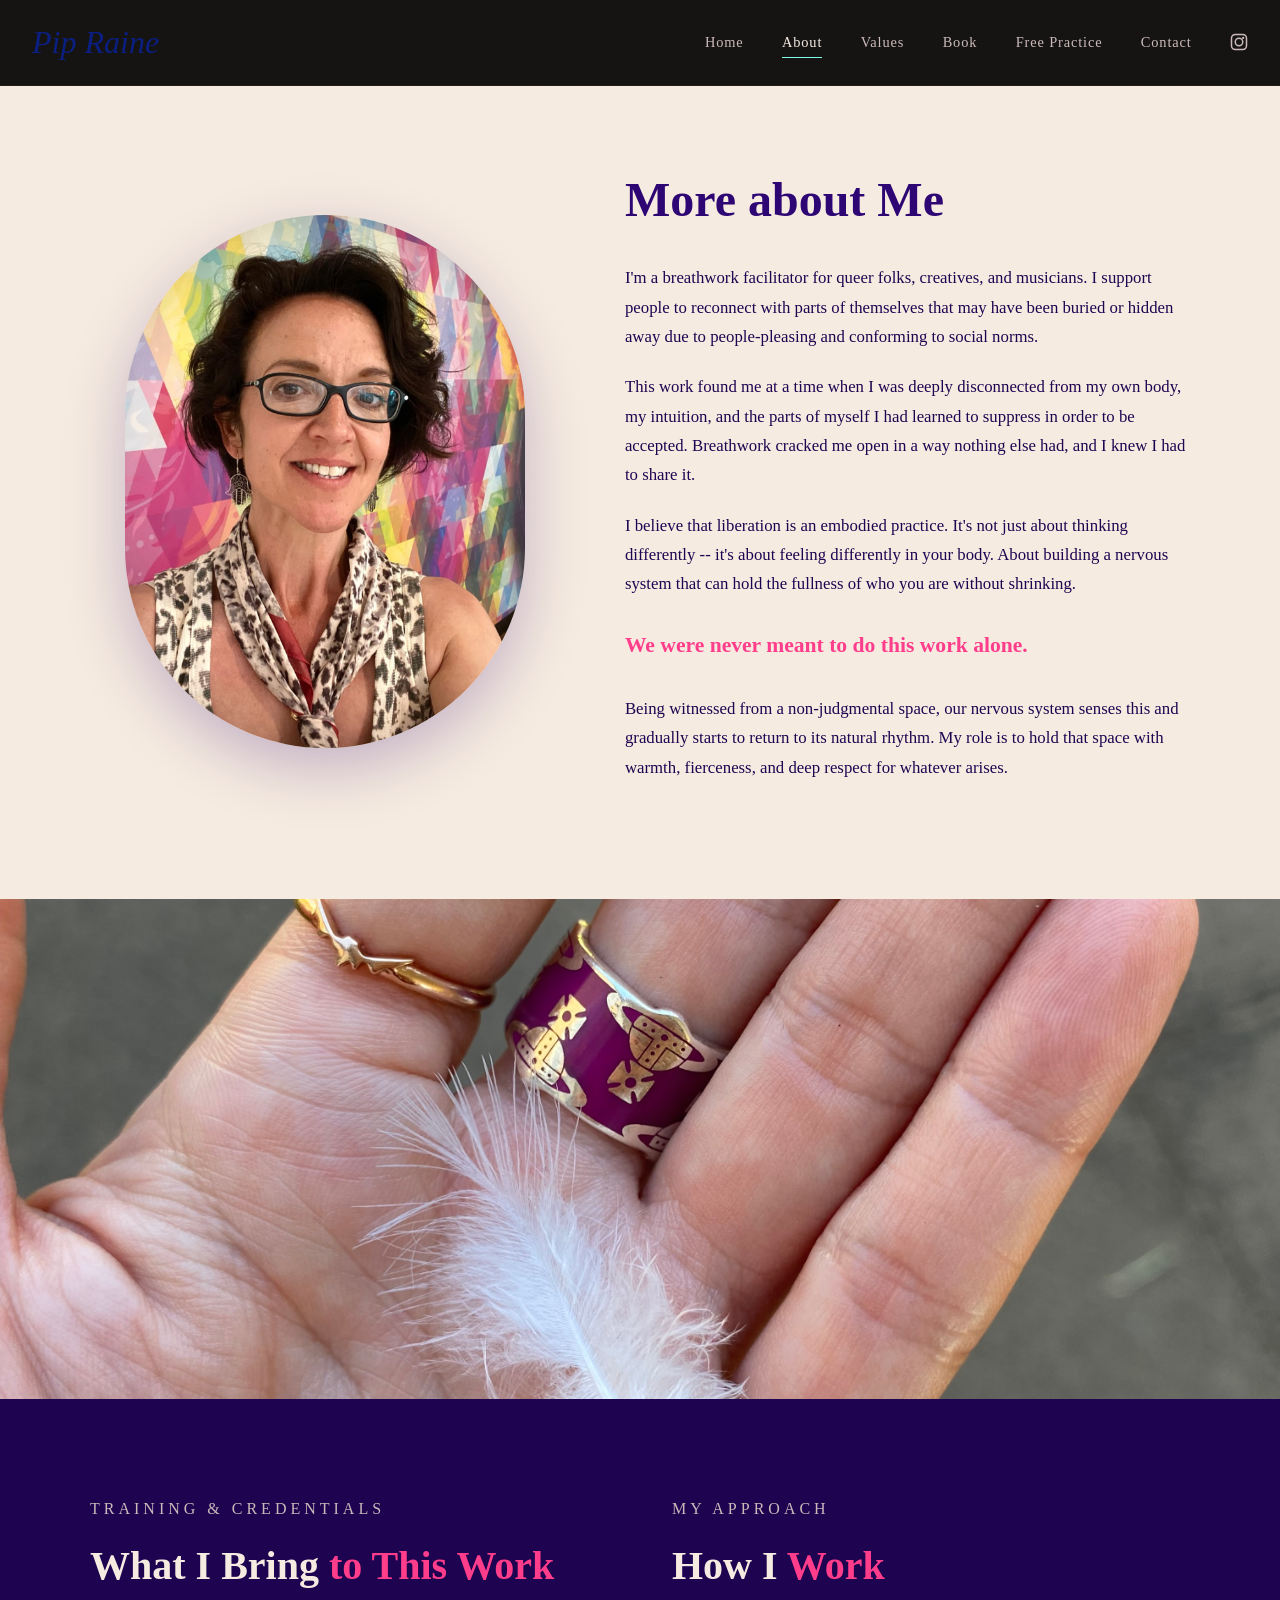
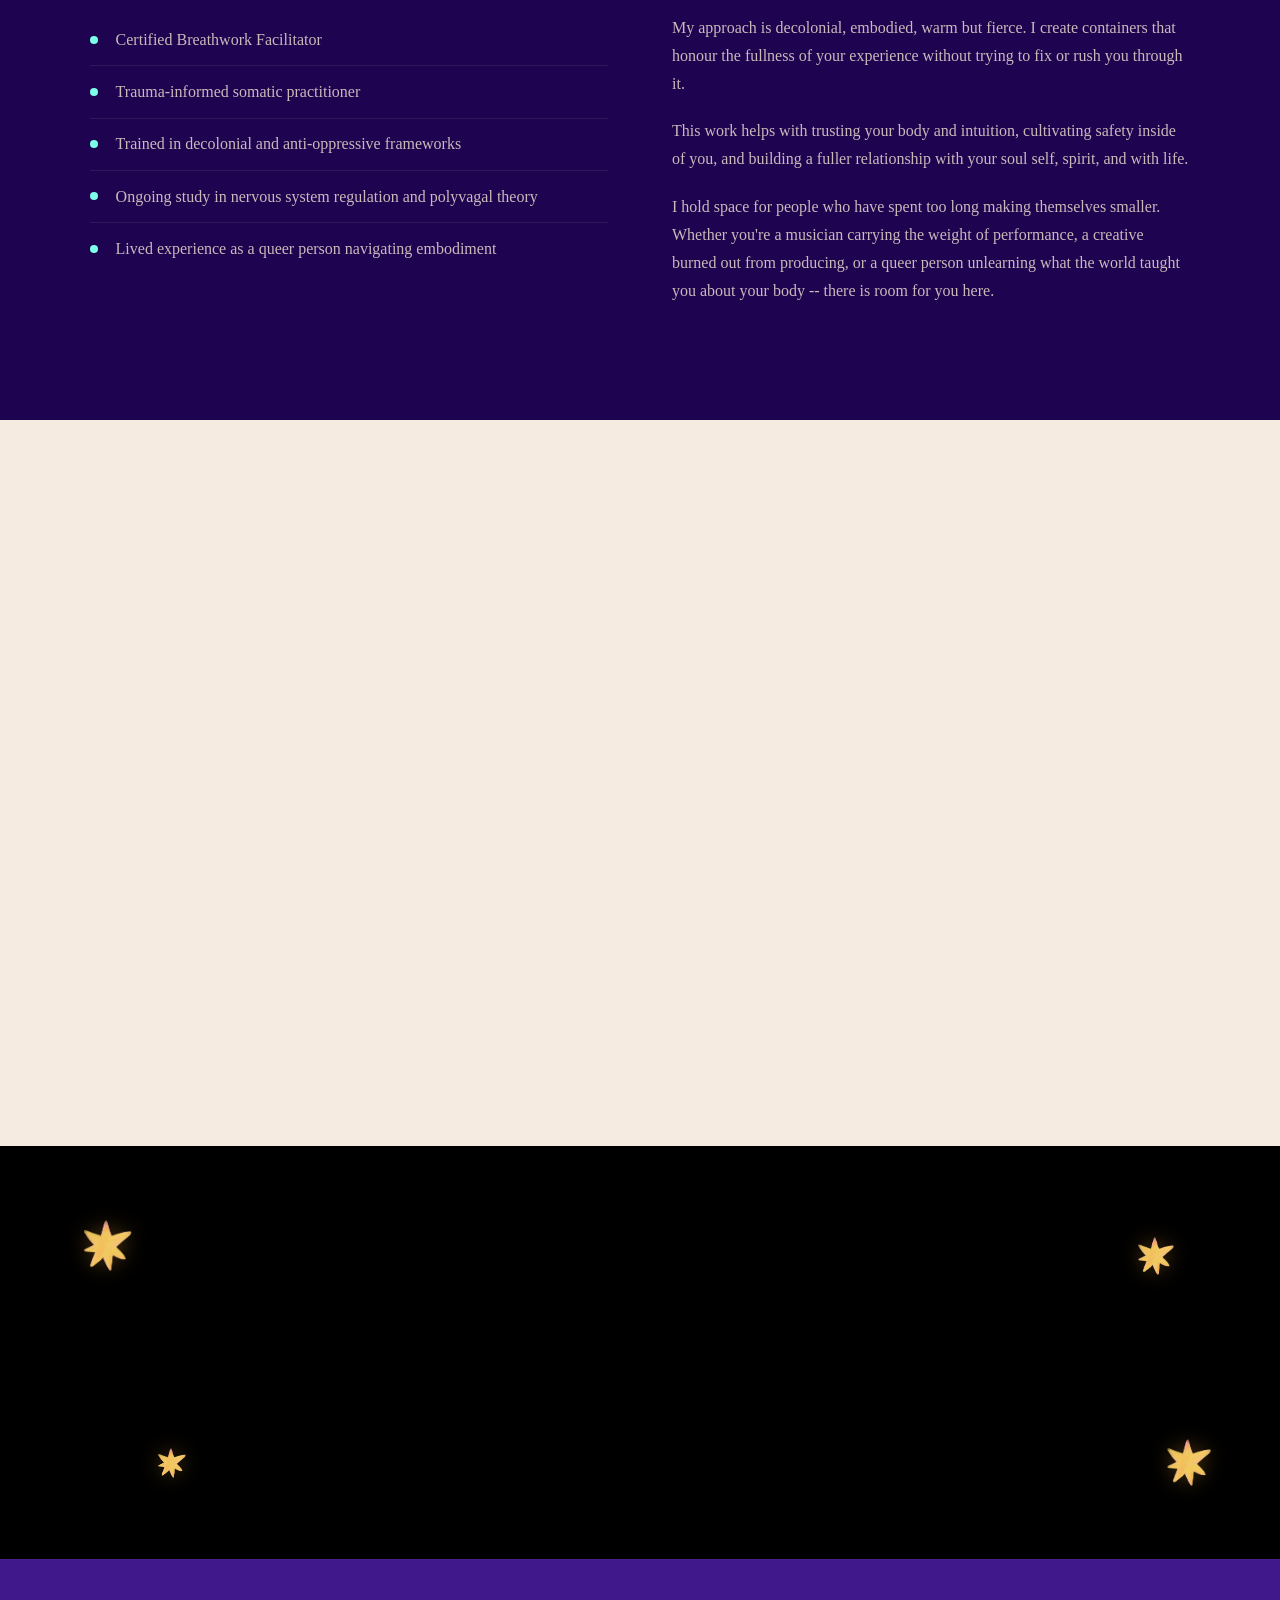
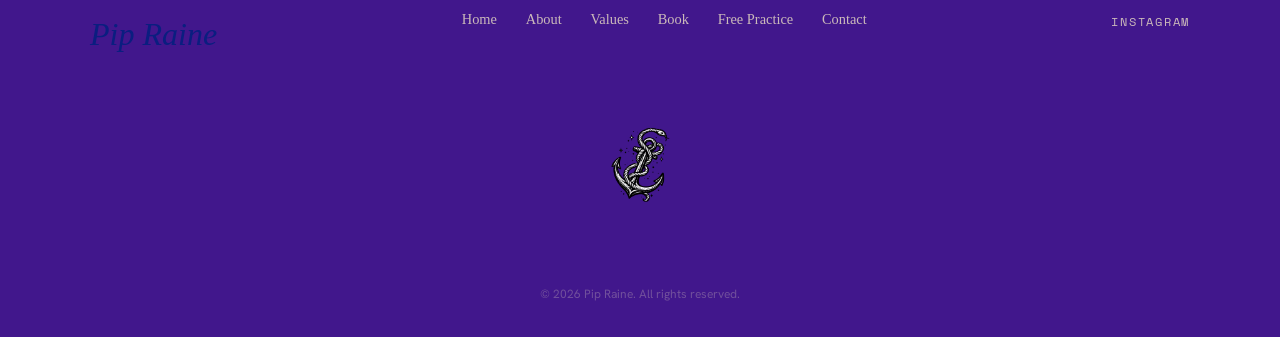
==== about.html @ 345b26c0 "Rename to Free Practice, remove center cloud, no-wrap heading" ====
<!DOCTYPE html>
<html lang="en">
<head>
  <meta charset="UTF-8">
  <meta name="viewport" content="width=device-width, initial-scale=1.0">
  <title>About Pip — Pip Raine Breathwork</title>
  <link rel="preconnect" href="https://fonts.googleapis.com">
  <link rel="preconnect" href="https://fonts.gstatic.com" crossorigin>
  <link href="https://fonts.googleapis.com/css2?family=Chewy&family=Hanken+Grotesk:ital,wght@0,300;0,400;0,500;0,600;0,700;1,400&family=Instrument+Serif:ital@0;1&family=Space+Mono:wght@400;700&display=swap" rel="stylesheet">
  <link rel="stylesheet" href="styles.css">
</head>
<body>

  <!-- Film grain overlay -->
  <div class="grain" aria-hidden="true"></div>

  <!-- ========== NAV ========== -->
  <header class="site-header">
    <div class="header-inner">
      <a href="index.html" class="wordmark">Pip Raine</a>
      <nav class="desktop-nav">
        <a href="index.html">Home</a>
        <a href="about.html" class="active">About</a>
        <a href="values.html">Values</a>
        <a href="book.html">Book</a>
        <a href="practice.html">Free Practice</a>
        <a href="contact.html">Contact</a>
        <a href="https://www.instagram.com/pipraine/" target="_blank" rel="noopener" aria-label="Instagram" class="nav-insta"><svg width="18" height="18" viewBox="0 0 24 24" fill="none" stroke="currentColor" stroke-width="2"><rect x="2" y="2" width="20" height="20" rx="5"/><circle cx="12" cy="12" r="5"/><circle cx="17.5" cy="6.5" r="1.5" fill="currentColor" stroke="none"/></svg></a>
      </nav>
      <button class="menu-toggle" aria-label="Open menu" aria-expanded="false">
        <span></span><span></span><span></span>
      </button>
    </div>
    <nav class="nav-overlay" aria-hidden="true">
      <ul>
        <li><a href="index.html">Home</a></li>
        <li><a href="about.html">About</a></li>
        <li><a href="values.html">Values</a></li>
        <li><a href="book.html">Book</a></li>
        <li><a href="practice.html">Free Practice</a></li>
        <li><a href="contact.html">Contact</a></li>
      </ul>
    </nav>
  </header>

  <!-- ========== STORY SECTION ========== -->
  <section class="about-story">
    <div class="about-story-grid">
      <div class="about-story-image reveal reveal-left">
        <img src="assets/pip_selfie.png" alt="Pip Raine">
      </div>
      <div class="about-story-text reveal reveal-right">
        <h2>More about Me</h2>
        <p>I'm a breathwork facilitator for queer folks, creatives, and musicians. I support people to reconnect with parts of themselves that may have been buried or hidden away due to people-pleasing and conforming to social norms.</p>
        <p>This work found me at a time when I was deeply disconnected from my own body, my intuition, and the parts of myself I had learned to suppress in order to be accepted. Breathwork cracked me open in a way nothing else had, and I knew I had to share it.</p>
        <p>I believe that liberation is an embodied practice. It's not just about thinking differently -- it's about feeling differently in your body. About building a nervous system that can hold the fullness of who you are without shrinking.</p>
        <p class="about-highlight">We were never meant to do this work alone.</p>
        <p>Being witnessed from a non-judgmental space, our nervous system senses this and gradually starts to return to its natural rhythm. My role is to hold that space with warmth, fierceness, and deep respect for whatever arises.</p>
      </div>
    </div>
  </section>

  <!-- ========== FULL-WIDTH IMAGE BREAK ========== -->
  <div class="about-image-break reveal reveal-scale">
    <img src="assets/IMG_1897.jpeg" alt="Feather held gently in hand">
  </div>

  <!-- ========== CREDENTIALS / APPROACH ========== -->
  <section class="about-approach">
    <div class="about-approach-inner">
      <div class="about-approach-col reveal reveal-left">
        <p class="eyebrow">Training &amp; Credentials</p>
        <h2>What I Bring <em>to This Work</em></h2>
        <ul class="about-credentials">
          <li>Certified Breathwork Facilitator</li>
          <li>Trauma-informed somatic practitioner</li>
          <li>Trained in decolonial and anti-oppressive frameworks</li>
          <li>Ongoing study in nervous system regulation and polyvagal theory</li>
          <li>Lived experience as a queer person navigating embodiment</li>
        </ul>
      </div>
      <div class="about-approach-col reveal reveal-right">
        <p class="eyebrow">My Approach</p>
        <h2>How I <em>Work</em></h2>
        <p>My approach is decolonial, embodied, warm but fierce. I create containers that honour the fullness of your experience without trying to fix or rush you through it.</p>
        <p>This work helps with trusting your body and intuition, cultivating safety inside of you, and building a fuller relationship with your soul self, spirit, and with life.</p>
        <p>I hold space for people who have spent too long making themselves smaller. Whether you're a musician carrying the weight of performance, a creative burned out from producing, or a queer person unlearning what the world taught you about your body -- there is room for you here.</p>
      </div>
    </div>
  </section>

  <!-- ========== TIDBITS ========== -->
  <section class="tidbits">
    <h2 class="reveal">Tidbits About Me</h2>
    <div class="tidbits-grid reveal">

      <div class="tidbits-row">
        <div class="tidbit-cell">
          <span class="tidbit-label">Happiest when</span>
          <p>near water with nowhere to be</p>
        </div>
        <div class="tidbit-cell">
          <span class="tidbit-label">Best way to unwind</span>
          <p>long walks, no phone, preferably barefoot</p>
        </div>
        <div class="tidbit-cell">
          <span class="tidbit-label">Secret talent</span>
          <p>I can read a room's energy before anyone speaks</p>
        </div>
      </div>

      <div class="tidbits-row">
        <div class="tidbit-cell">
          <span class="tidbit-label">Best advice I've got</span>
          <p>your body is not lying to you — listen to it</p>
        </div>
        <div class="tidbit-cell">
          <span class="tidbit-label">Always listening to</span>
          <p>everything... my playlists are chaotic and I love that</p>
        </div>
        <div class="tidbit-cell">
          <span class="tidbit-label">What inspires me</span>
          <p>people who are unapologetically, fully themselves</p>
        </div>
      </div>

      <div class="tidbits-row">
        <div class="tidbit-cell">
          <span class="tidbit-label">Tea or coffee</span>
          <p>tea, always tea</p>
        </div>
        <div class="tidbit-cell">
          <span class="tidbit-label">Non-negotiable</span>
          <p>time in nature every single day</p>
        </div>
        <div class="tidbit-cell">
          <span class="tidbit-label">I believe in</span>
          <p>the body's ability to heal itself when it feels safe</p>
        </div>
      </div>

    </div>
  </section>

  <!-- ========== CTA ========== -->
  <section class="about-cta">
    <img src="assets/4.png" alt="" class="pq-star pq-star--1" aria-hidden="true">
    <img src="assets/4.png" alt="" class="pq-star pq-star--2" aria-hidden="true">
    <img src="assets/4.png" alt="" class="pq-star pq-star--3" aria-hidden="true">
    <img src="assets/4.png" alt="" class="pq-star pq-star--4" aria-hidden="true">
    <div class="about-cta-inner reveal reveal-scale">
      <h2>Your agency starts right here</h2>
      <p>If something in you is saying yes, trust that. Let's breathe together.</p>
      <a href="book.html" class="btn btn--fuchsia btn--lg">Book a Discovery Call</a>
    </div>
  </section>

  <!-- ========== FOOTER ========== -->
  <footer class="site-footer">
    <div class="footer-inner">
      <a href="index.html" class="wordmark">Pip Raine</a>
      <nav class="footer-nav">
        <a href="index.html">Home</a>
        <a href="about.html">About</a>
        <a href="values.html">Values</a>
        <a href="book.html">Book</a>
        <a href="practice.html">Free Practice</a>
        <a href="contact.html">Contact</a>
      </nav>
      <div class="footer-socials">
        <a href="https://www.instagram.com/pipraine/" target="_blank" rel="noopener" aria-label="Instagram">Instagram</a>
      </div>
      <img src="assets/pip_anchor.png" alt="" class="footer-anchor" aria-hidden="true">
      <p class="footer-copy">&copy; 2026 Pip Raine. All rights reserved.</p>
    </div>
  </footer>

  <script src="script.js"></script>
</body>
</html>
---- styles.css ----
/* ===========================
   DESIGN TOKENS
   =========================== */
:root {
  --ink:     #2d0573;
  --ink-2:   #1e0350;
  --bone:    #f6ebe0;
  --bone-dim:#cbb9ba;
  --poppy:   #0A1E80;
  --fuchsia: #ff3d8b;
  --amber:   #ffb03a;
  --jade:    #7DFFE8;

  --font-display: 'Chewy', cursive;
  --font-body:    'Hanken Grotesk', sans-serif;
  --font-mono:    'Space Mono', monospace;
}

/* ===========================
   RESET
   =========================== */
*, *::before, *::after { margin: 0; padding: 0; box-sizing: border-box; }
html { scroll-behavior: smooth; }
body {
  font-family: var(--font-body);
  background: var(--ink);
  color: var(--bone);
  line-height: 1.65;
  overflow-x: hidden;
  -webkit-font-smoothing: antialiased;
}
img { max-width: 100%; display: block; }
a { text-decoration: none; color: inherit; }
ul { list-style: none; }
button { font: inherit; border: none; background: none; cursor: pointer; }

/* ===========================
   PAGE ENTRANCE
   =========================== */
body {
  animation: page-enter 1s cubic-bezier(0.22,1,0.36,1) forwards;
}

@keyframes page-enter {
  from { opacity: 0; }
  to   { opacity: 1; }
}

@media (prefers-reduced-motion: reduce) {
  body { animation: none; }
}

/* ===========================
   FILM GRAIN OVERLAY
   =========================== */
.grain {
  position: fixed;
  inset: 0;
  z-index: 9999;
  pointer-events: none;
  opacity: 0.04;
  mix-blend-mode: overlay;
  background-image: url("data:image/svg+xml,%3Csvg viewBox='0 0 256 256' xmlns='http://www.w3.org/2000/svg'%3E%3Cfilter id='g'%3E%3CfeTurbulence type='fractalNoise' baseFrequency='0.85' numOctaves='4' stitchTiles='stitch'/%3E%3C/filter%3E%3Crect width='100%25' height='100%25' filter='url(%23g)'/%3E%3C/svg%3E");
  background-repeat: repeat;
  background-size: 200px;
}

/* ===========================
   UTILITY
   =========================== */
.eyebrow {
  font-family: var(--font-mono);
  font-size: 0.72rem;
  letter-spacing: 0.25em;
  text-transform: uppercase;
  color: var(--bone-dim);
  margin-bottom: 1rem;
}

/* Scroll reveal */
.reveal {
  opacity: 0;
  transform: translateY(32px);
  transition: opacity 0.7s cubic-bezier(0.22,1,0.36,1),
              transform 0.7s cubic-bezier(0.22,1,0.36,1);
}
.reveal.visible {
  opacity: 1;
  transform: none;
}
.reveal-left  { transform: translateX(-40px); }
.reveal-right { transform: translateX(40px); }
.reveal-scale  { transform: scale(0.9); opacity: 0; }
.reveal-left.visible,
.reveal-right.visible,
.reveal-scale.visible { transform: none; opacity: 1; }

/* Hero entrance animations */
.hero-collage {
  opacity: 0;
  transform: translateX(-60px);
  animation: slide-in-left 1s cubic-bezier(0.22,1,0.36,1) 0.3s forwards;
}

.hero-content h1 {
  opacity: 0;
  transform: translateY(30px);
  animation: fade-up 0.8s cubic-bezier(0.22,1,0.36,1) 0.6s forwards;
}

.hero-content .hero-sub {
  opacity: 0;
  transform: translateY(20px);
  animation: fade-up 0.8s cubic-bezier(0.22,1,0.36,1) 0.9s forwards;
}

.hero-content .hero-btns {
  opacity: 0;
  transform: translateY(20px);
  animation: fade-up 0.8s cubic-bezier(0.22,1,0.36,1) 1.1s forwards;
}

.hero-anchor {
  opacity: 0;
  animation: fade-up 0.8s cubic-bezier(0.22,1,0.36,1) 1.4s forwards;
}

@keyframes fade-up {
  to { opacity: 1; transform: translateY(0); }
}

@keyframes slide-in-left {
  to { opacity: 1; transform: translateX(0); }
}

@keyframes slide-in-right {
  to { opacity: 1; transform: translateX(0); }
}

/* Ambient glow pulse on orb section */
.orb-wrap {
  animation: glow-pulse 4s ease-in-out infinite;
}

@keyframes glow-pulse {
  0%, 100% { filter: drop-shadow(0 0 20px rgba(125,255,232,0.1)); }
  50%      { filter: drop-shadow(0 0 40px rgba(125,255,232,0.25)); }
}

/* Anchor slow float */
.hero-anchor {
  animation: fade-up 0.8s cubic-bezier(0.22,1,0.36,1) 1.4s forwards,
             anchor-float 8s ease-in-out 2.2s infinite;
}

@keyframes anchor-float {
  0%, 100% { transform: translateY(0) rotate(0deg); }
  50%      { transform: translateY(-12px) rotate(3deg); }
}

/* Section stagger for offering cards */
.offer-card {
  opacity: 0;
  transform: translateY(40px);
  transition: opacity 0.6s cubic-bezier(0.22,1,0.36,1),
              transform 0.6s cubic-bezier(0.22,1,0.36,1),
              border-color 0.4s, box-shadow 0.3s;
}

.offer-card.visible { opacity: 1; transform: none; }
.offer-card:nth-child(1) { transition-delay: 0s; }
.offer-card:nth-child(2) { transition-delay: 0.15s; }
.offer-card:nth-child(3) { transition-delay: 0.3s; }

/* ===========================
   BUTTONS
   =========================== */
.btn {
  display: inline-block;
  font-family: var(--font-display);
  font-size: 0.9rem;
  padding: 0.85rem 2rem;
  border-radius: 999px;
  transition: transform 0.25s, box-shadow 0.25s, background 0.3s, color 0.3s;
  cursor: pointer;
  text-align: center;
}

.btn:hover {
  transform: translateY(-3px);
  animation: btn-color-cycle 2s ease-in-out infinite;
}

@keyframes btn-color-cycle {
  0%   { background: var(--fuchsia); color: var(--bone); }
  33%  { background: var(--amber); color: var(--ink); }
  66%  { background: var(--jade); color: var(--ink); }
  100% { background: var(--fuchsia); color: var(--bone); }
}

@media (prefers-reduced-motion: reduce) {
  .btn:hover { animation: none; }
}

.btn:focus-visible {
  outline: 2px solid var(--amber);
  outline-offset: 3px;
}

.btn--poppy {
  background: var(--poppy);
  color: var(--bone);
}
.btn--poppy:hover {
  box-shadow: 0 6px 24px rgba(10,30,128,0.4);
}

.btn--fuchsia {
  background: var(--fuchsia);
  color: var(--bone);
}

.btn--jade {
  background: var(--jade);
  color: var(--ink);
}
.btn--jade:hover {
  box-shadow: 0 6px 24px rgba(125,255,232,0.3);
}

.btn--ghost {
  background: transparent;
  color: var(--bone);
  border: 1.5px solid var(--bone-dim);
}
.btn--ghost:hover {
  border-color: var(--bone);
  box-shadow: 0 6px 20px rgba(246,235,224,0.08);
}

.btn--amber {
  background: var(--amber);
  color: var(--ink);
}

.btn--lg {
  padding: 1.1rem 3rem;
  font-size: 1.1rem;
}

/* ===========================
   HEADER
   =========================== */
.site-header {
  position: fixed;
  top: 0; left: 0; width: 100%;
  z-index: 100;
  background: rgba(0,0,0,0.92);
  backdrop-filter: blur(14px);
  border-bottom: 1px solid rgba(203,185,186,0.06);
  transition: box-shadow 0.3s;
}

.site-header.scrolled {
  box-shadow: 0 4px 30px rgba(0,0,0,0.3);
}

.header-inner {
  max-width: 1280px;
  margin: 0 auto;
  display: flex;
  align-items: center;
  justify-content: space-between;
  padding: 1rem 2rem;
}

.wordmark {
  font-family: var(--font-display);
  font-style: italic;
  font-size: 2rem;
  color: var(--poppy);
  animation: disco-text 12s ease-in-out infinite;
}

@keyframes disco-text {
  0%, 100% { color: var(--jade); text-shadow: 0 0 12px rgba(125,255,232,0.3); }
  25%      { color: var(--fuchsia); text-shadow: 0 0 14px rgba(255,61,139,0.25); }
  50%      { color: var(--amber); text-shadow: 0 0 14px rgba(255,176,58,0.25); }
  75%      { color: #e876c8; text-shadow: 0 0 14px rgba(232,118,200,0.25); }
}

@media (prefers-reduced-motion: reduce) {
  .wordmark { animation: none; color: var(--jade); }
}

.desktop-nav {
  display: flex;
  gap: 2.4rem;
}

.desktop-nav a {
  font-family: var(--font-display);
  font-size: 0.9rem;
  letter-spacing: 0.06em;
  color: var(--bone-dim);
  transition: color 0.25s;
  position: relative;
}

.desktop-nav a::after {
  content: '';
  position: absolute;
  bottom: -4px; left: 0;
  width: 0; height: 1.5px;
  background: var(--jade);
  transition: width 0.3s;
}

.desktop-nav a:hover,
.desktop-nav a.active { color: var(--bone); }
.desktop-nav a:hover::after,
.desktop-nav a.active::after { width: 100%; }

.desktop-nav a:focus-visible {
  outline: 2px solid var(--amber);
  outline-offset: 4px;
}

/* Hamburger */
.menu-toggle {
  display: none;
  flex-direction: column;
  gap: 5px;
  z-index: 200;
  padding: 4px;
}

.menu-toggle span {
  display: block;
  width: 26px; height: 2px;
  background: var(--bone);
  border-radius: 2px;
  transition: transform 0.3s, opacity 0.2s;
}

.menu-toggle.active span:nth-child(1) { transform: translateY(7px) rotate(45deg); }
.menu-toggle.active span:nth-child(2) { opacity: 0; }
.menu-toggle.active span:nth-child(3) { transform: translateY(-7px) rotate(-45deg); }

/* Mobile overlay */
.nav-overlay {
  position: fixed;
  inset: 0;
  background: var(--ink);
  display: flex;
  align-items: center;
  justify-content: center;
  opacity: 0;
  pointer-events: none;
  transition: opacity 0.35s;
  z-index: 150;
}

.nav-overlay.open { opacity: 1; pointer-events: auto; }

.nav-overlay ul {
  text-align: center;
  display: flex;
  flex-direction: column;
  gap: 1.8rem;
}

.nav-overlay a {
  font-family: var(--font-display);
  font-style: italic;
  font-size: clamp(2rem, 7vw, 3.6rem);
  color: var(--bone);
  transition: color 0.2s;
}

.nav-overlay a:hover { color: var(--jade); }

.nav-overlay a:focus-visible {
  outline: 2px solid var(--amber);
  outline-offset: 4px;
}

/* ===========================
   HERO
   =========================== */
.hero {
  min-height: 100vh;
  display: flex;
  align-items: center;
  padding: 4rem 4rem 8rem;
  position: relative;
  overflow: hidden;
  background: var(--ink);
}

/* Gradient blobs */
.blob {
  position: absolute;
  border-radius: 50%;
  filter: blur(100px);
  pointer-events: none;
  animation: drift 20s ease-in-out infinite alternate;
}

.blob--1 {
  width: 500px; height: 500px;
  background: radial-gradient(circle, var(--jade), transparent 70%);
  opacity: 0.15;
  top: -10%; left: -8%;
}

.blob--2 {
  width: 400px; height: 400px;
  background: radial-gradient(circle, var(--fuchsia), transparent 70%);
  opacity: 0.12;
  bottom: 5%; right: -5%;
  animation-delay: -7s;
}

.blob--3 {
  width: 350px; height: 350px;
  background: radial-gradient(circle, var(--amber), transparent 70%);
  opacity: 0.1;
  top: 40%; left: 35%;
  animation-delay: -12s;
}

@keyframes drift {
  0%   { transform: translate(0, 0) scale(1); }
  50%  { transform: translate(30px, -20px) scale(1.08); }
  100% { transform: translate(-20px, 15px) scale(0.95); }
}

/* Hero grid — collage left, text right */
.hero-grid {
  max-width: 1200px;
  margin: 0 auto;
  display: grid;
  grid-template-columns: 1fr 1fr;
  gap: 3rem;
  align-items: center;
  position: relative;
  z-index: 2;
}

/* Collage — selfie with overlapping anchor + yin-yang */
.hero-collage {
  position: relative;
  height: 580px;
}

.collage-main {
  width: 400px;
  height: 500px;
  object-fit: cover;
  object-position: center top;
  border-radius: 16px;
  position: absolute;
  top: 50%;
  left: 50%;
  transform: translate(-50%, -50%) rotate(-2deg);
  box-shadow: 0 20px 60px rgba(0,0,0,0.4);
  z-index: 2;
}


.collage-yinyang {
  position: absolute;
  top: -15px;
  right: -15px;
  width: 150px;
  height: auto;
  z-index: 3;
  filter: drop-shadow(0 0 15px rgba(255,61,139,0.2));
  animation: float-item 6s ease-in-out infinite;
}

.collage-moon {
  position: absolute;
  bottom: -60px;
  left: -40px;
  width: 150px;
  height: auto;
  z-index: 3;
  filter: drop-shadow(0 0 20px rgba(125,255,232,0.15));
  animation: float-item 8s ease-in-out infinite -2s;
}

.collage-star {
  position: absolute;
  z-index: 3;
  filter: drop-shadow(0 0 10px rgba(255,176,58,0.3));
}

.collage-star--1 {
  top: 30px;
  left: -10px;
  width: 70px;
  height: auto;
  animation: float-item 5s ease-in-out infinite -1s;
}

.collage-star--2 {
  bottom: 80px;
  right: -20px;
  width: 50px;
  height: auto;
  animation: float-item 7s ease-in-out infinite -3s;
}

@keyframes float-item {
  0%, 100% { transform: translateY(0) rotate(0deg); }
  50%      { transform: translateY(-10px) rotate(6deg); }
}


/* Hero content — right side */
.hero-content {
  position: relative;
  z-index: 2;
}

/* Anchor — positioned to the right of the content */
.hero-anchor {
  position: absolute;
  right: -160px;
  bottom: -350px;
  width: 360px;
  height: auto;
  filter: drop-shadow(0 0 25px rgba(125,255,232,0.2));
}

/* ---- Breath Orb ---- */
.orb-col {
  display: flex;
  justify-content: center;
  align-items: center;
}

.orb-wrap {
  position: relative;
  width: 260px; height: 260px;
  display: flex;
  align-items: center;
  justify-content: center;
}

.orb {
  width: 180px; height: 180px;
  border-radius: 50%;
  background: radial-gradient(circle at 40% 40%, #ff6eb4, var(--fuchsia) 50%, #ff2d78);
  display: flex;
  flex-direction: column;
  align-items: center;
  justify-content: center;
  transition: transform 4s cubic-bezier(0.4, 0, 0.2, 1);
  box-shadow: 0 0 60px rgba(255,61,139,0.35), 0 0 120px rgba(255,45,120,0.15);
  will-change: transform;
}

.orb[data-phase="inhale"]  { transform: scale(1.35); transition-duration: 4s; }
.orb[data-phase="hold"]    { transform: scale(1.35); transition-duration: 4s; }
.orb[data-phase="exhale"]  { transform: scale(1);    transition-duration: 6s; }
.orb[data-phase="rest"]    { transform: scale(1);    transition-duration: 2s; }

.orb-label {
  font-family: var(--font-mono);
  font-size: 0.7rem;
  letter-spacing: 0.3em;
  text-transform: uppercase;
  color: var(--bone);
  margin-bottom: 2px;
}

.orb-count {
  font-family: var(--font-mono);
  font-size: 1.6rem;
  font-weight: 700;
  color: var(--bone);
}

.orb-halo {
  position: absolute;
  inset: -20px;
  border-radius: 50%;
  border: 1px solid rgba(255,176,58,0.15);
  animation: halo-pulse 16s ease-in-out infinite;
}

@keyframes halo-pulse {
  0%, 100% { transform: scale(1);   opacity: 0.3; }
  25%      { transform: scale(1.2); opacity: 0.08; }
  50%      { transform: scale(1);   opacity: 0.3; }
  75%      { transform: scale(1.15); opacity: 0.1; }
}

/* Reduced motion */
@media (prefers-reduced-motion: reduce) {
  .orb { transition: none !important; transform: scale(1.15) !important; }
  .orb-halo { animation: none; }
  .blob { animation: none; }
  .marquee-track { animation: none; }
  .reveal { transition: none; opacity: 1; transform: none; }
}

/* Hero text */
.hero-content h1 {
  font-family: var(--font-display);
  font-size: clamp(3rem, 7vw, 5.5rem);
  line-height: 1.05;
  color: var(--bone);
  margin-bottom: 1.5rem;
  text-shadow: 0 2px 30px rgba(0,0,0,0.4);
}

.hero-content h1 em {
  color: var(--jade);
  font-style: normal;
}

.hero-sub {
  font-family: var(--font-display);
  font-size: 1.15rem;
  color: var(--bone);
  max-width: 480px;
  margin-bottom: 2rem;
  line-height: 1.75;
}

.hero-btns {
  display: flex;
  gap: 1.5rem;
  flex-wrap: wrap;
  align-items: center;
}

/* ===========================
   MARQUEE
   =========================== */
.marquee {
  background: var(--jade);
  padding: 1.4rem 0;
  overflow: hidden;
  position: relative;
  z-index: 3;
}

.marquee-track {
  display: flex;
  gap: 2.5rem;
  width: max-content;
  animation: scroll-marquee 30s linear infinite;
}

.marquee-track span {
  font-family: var(--font-display);
  font-size: clamp(1.1rem, 2.5vw, 1.5rem);
  text-transform: uppercase;
  color: var(--ink);
  white-space: nowrap;
  letter-spacing: 0.04em;
}

@keyframes scroll-marquee {
  0%   { transform: translateX(0); }
  100% { transform: translateX(-50%); }
}

/* ===========================
   BREATHE WITH ME — black section, centered
   =========================== */
.breathe-with-me {
  background: #000;
  padding: 6rem 2rem;
}

.breathe-grid {
  max-width: 1100px;
  margin: 0 auto;
  display: grid;
  grid-template-columns: 1fr 1fr;
  gap: 4rem;
  align-items: center;
}

.breathe-with-me h2 {
  font-family: var(--font-display);
  font-size: clamp(2rem, 4.5vw, 3.5rem);
  color: var(--bone);
}

/* ===========================
   WHY BREATH — bone section
   =========================== */
.why-breath {
  background: var(--bone);
  color: var(--ink);
  padding: 6rem 2rem;
}

.why-grid {
  max-width: 1100px;
  margin: 0 auto;
  display: grid;
  grid-template-columns: 1fr 1fr;
  gap: 4rem;
  align-items: start;
}

.why-left h2 {
  font-family: var(--font-display);
  font-size: clamp(2rem, 4vw, 3rem);
  line-height: 1.15;
  color: var(--ink);
}

.why-left h2 em {
  color: var(--fuchsia);
  font-style: normal;
}

.why-left .eyebrow { color: var(--ink-2); }

.why-right p {
  font-family: var(--font-display);
  color: var(--ink-2);
  margin-bottom: 1.2rem;
  font-size: 1rem;
}

.why-right .btn { margin-top: 0.5rem; }

/* ===========================
   OFFERINGS — ink-2 section
   =========================== */
.offerings {
  background: #000;
  padding: 6rem 2rem;
  text-align: center;
}

.offerings h2 {
  font-family: var(--font-display);
  font-size: clamp(2rem, 4.5vw, 3.2rem);
  color: var(--bone);
  margin-bottom: 3rem;
}

.offerings-grid {
  display: flex;
  justify-content: center;
  gap: 3rem;
  flex-wrap: wrap;
  max-width: 1100px;
  margin: 0 auto;
}

.offer-card {
  text-align: center;
  width: 280px;
  display: flex;
  flex-direction: column;
  align-items: center;
  color: var(--bone);
  transition: transform 0.3s;
}

.offer-card:hover { transform: translateY(-6px); }

.offer-card:focus-visible {
  outline: 2px solid var(--amber);
  outline-offset: 3px;
}

.offer-circle {
  width: 200px;
  height: 200px;
  border-radius: 50%;
  background: rgba(255,255,255,0.04);
  border: 2px solid rgba(203,185,186,0.12);
  display: flex;
  align-items: center;
  justify-content: center;
  margin-bottom: 1.5rem;
  transition: border-color 0.4s, box-shadow 0.4s, background 0.4s;
  overflow: hidden;
}

.offer-circle img {
  width: 120px;
  height: 120px;
  object-fit: contain;
  transition: transform 0.4s;
}

.offer-card:hover .offer-circle img { transform: scale(1.1); }

/* Different hover colors */
.offer-card--1:hover .offer-circle {
  border-color: var(--fuchsia);
  box-shadow: 0 0 40px rgba(255,61,139,0.25);
  background: rgba(255,61,139,0.08);
}

.offer-card--2:hover .offer-circle {
  border-color: var(--jade);
  box-shadow: 0 0 40px rgba(125,255,232,0.25);
  background: rgba(125,255,232,0.06);
}

.offer-card--3:hover .offer-circle {
  border-color: var(--amber);
  box-shadow: 0 0 40px rgba(255,176,58,0.25);
  background: rgba(255,176,58,0.06);
}

.offer-card h3 {
  font-family: var(--font-display);
  font-size: 1.4rem;
  margin-bottom: 0.6rem;
  transition: color 0.3s;
}

.offer-card--1:hover h3 { color: var(--fuchsia); }
.offer-card--2:hover h3 { color: var(--jade); }
.offer-card--3:hover h3 { color: var(--amber); }

.offer-card p {
  font-family: var(--font-display);
  font-size: 0.9rem;
  color: var(--bone-dim);
  line-height: 1.65;
}

/* ===========================
   MORE ABOUT ME
   =========================== */
.about-me {
  background: var(--ink);
  padding: 6rem 2rem;
}

.about-me-grid {
  max-width: 1100px;
  margin: 0 auto;
  display: grid;
  grid-template-columns: 1fr 1.1fr;
  gap: 4rem;
  align-items: center;
}

/* Hand/feather image */
.about-me-images {
  display: flex;
  justify-content: center;
}

.about-me-img {
  width: 100%;
  max-width: 420px;
  border-radius: 16px;
  box-shadow: 0 20px 60px rgba(0,0,0,0.4);
  transform: rotate(-2deg);
  transition: transform 0.4s;
}

.about-me-img:hover {
  transform: rotate(0deg);
}

.about-me-text p {
  font-family: var(--font-display);
  font-size: 1.3rem;
  color: var(--bone-dim);
  margin-bottom: 1.4rem;
  line-height: 1.75;
}

.about-me-text .highlight {
  color: var(--jade);
  font-size: 1.45rem;
}

.about-me-text .btn {
  margin-top: 0.5rem;
}

/* ===========================
   PULL QUOTE
   =========================== */
.pull-quote {
  background: #000;
  padding: 6rem 2rem;
  text-align: center;
  position: relative;
  overflow: hidden;
}

.pq-star {
  position: absolute;
  pointer-events: none;
  filter: drop-shadow(0 0 10px rgba(255,176,58,0.3));
}

.pq-star--1 { top: 15%; left: 6%; width: 60px; animation: float-item 6s ease-in-out infinite; }
.pq-star--2 { top: 20%; right: 8%; width: 45px; animation: float-item 7s ease-in-out infinite -2s; }
.pq-star--3 { bottom: 18%; left: 12%; width: 35px; animation: float-item 5s ease-in-out infinite -1s; }
.pq-star--4 { bottom: 15%; right: 5%; width: 55px; animation: float-item 8s ease-in-out infinite -3s; }

.pull-quote h2 {
  font-family: var(--font-display);
  font-size: clamp(2rem, 5vw, 3.5rem);
  line-height: 1.25;
  max-width: 800px;
  margin: 0 auto 2.5rem;
  color: var(--bone);
}

.pull-quote .btn {
  display: inline-block;
}

/* ===========================
   MAILING LIST
   =========================== */
.mailing-list {
  background: var(--bone);
  padding: 5rem 2rem;
  text-align: center;
}

.mailing-inner {
  max-width: 550px;
  margin: 0 auto;
}

.mailing-list h2 {
  font-family: var(--font-display);
  font-size: clamp(2rem, 4vw, 3rem);
  color: var(--ink);
  margin-bottom: 1rem;
}

.mailing-list p {
  font-family: var(--font-display);
  font-size: 1.05rem;
  color: var(--ink-2);
  margin-bottom: 2rem;
  line-height: 1.7;
}

.mailing-form {
  display: flex;
  gap: 0.8rem;
  flex-wrap: wrap;
  justify-content: center;
}

.mailing-form input {
  flex: 1;
  min-width: 250px;
  padding: 0.9rem 1.2rem;
  border: 1.5px solid rgba(45,5,115,0.2);
  border-radius: 999px;
  background: rgba(255,255,255,0.6);
  color: var(--ink);
  font-family: var(--font-display);
  font-size: 0.95rem;
  outline: none;
  transition: border-color 0.3s;
}

.mailing-form input::placeholder {
  color: var(--ink-2);
  opacity: 0.5;
}

.mailing-form input:focus {
  border-color: var(--fuchsia);
}

/* ===========================
   FOOTER
   =========================== */
.site-footer {
  background: #41178C;
  border-top: 1px solid rgba(203,185,186,0.06);
  padding: 3rem 2rem 2rem;
}

.footer-inner {
  max-width: 1100px;
  margin: 0 auto;
  display: grid;
  grid-template-columns: auto 1fr auto;
  gap: 2rem;
  align-items: start;
}

.footer-nav {
  display: flex;
  gap: 1.8rem;
  justify-self: center;
}

.footer-nav a {
  font-family: var(--font-display);
  font-size: 0.9rem;
  color: var(--bone-dim);
  transition: color 0.2s;
}

.footer-nav a:hover { color: var(--bone); }

.footer-socials a {
  font-family: var(--font-mono);
  font-size: 0.72rem;
  letter-spacing: 0.15em;
  text-transform: uppercase;
  color: var(--bone-dim);
  transition: color 0.2s;
}

.footer-socials a:hover { color: var(--jade); }

.footer-copy {
  grid-column: 1 / -1;
  text-align: center;
  font-size: 0.75rem;
  color: rgba(203,185,186,0.35);
  margin-top: 1rem;
}

/* ===========================
   RESPONSIVE
   =========================== */
@media (max-width: 768px) {
  .desktop-nav { display: none; }
  .menu-toggle { display: flex; }

  .hero { padding: 7rem 1.5rem 3rem; }
  .hero-grid { grid-template-columns: 1fr; gap: 2rem; }
  .hero-collage { height: 420px; margin: 0 auto; max-width: 380px; }
  .collage-main { width: 280px; height: 350px; }
  .hero-anchor { position: static; width: 180px; margin: 1.5rem auto 0; display: block; }
  .collage-yinyang { width: 100px; }
  .collage-moon { width: 140px; }
  .collage-star--1 { width: 50px; }
  .collage-star--2 { width: 35px; }
  .hero-content { text-align: center; }
  .hero-sub { margin-left: auto; margin-right: auto; }
  .hero-btns { justify-content: center; }

  .breathe-grid {
    grid-template-columns: 1fr;
    gap: 2.5rem;
    text-align: center;
  }

  .why-grid { grid-template-columns: 1fr; gap: 2rem; }

  .offerings-grid { flex-direction: column; align-items: center; gap: 2.5rem; }

  .about-me-grid {
    grid-template-columns: 1fr;
    gap: 2.5rem;
    text-align: center;
  }

  .about-me-img { max-width: 300px; }

  .footer-inner {
    grid-template-columns: 1fr;
    text-align: center;
  }

  .footer-nav { justify-self: center; flex-wrap: wrap; justify-content: center; }
}

/* ===========================
   NAV INSTAGRAM ICON
   =========================== */
.nav-insta {
  display: flex;
  align-items: center;
}

.nav-insta:hover { color: var(--bone); }
.nav-insta::after { display: none; }

/* ===========================
   INSTAGRAM SECTION
   =========================== */
.insta-section {
  background: var(--ink-2);
  padding: 5rem 2rem;
  text-align: center;
}

.insta-link {
  display: flex;
  flex-direction: column;
  align-items: center;
  gap: 1rem;
  color: var(--bone);
  transition: color 0.3s;
}

.insta-link:hover { color: var(--fuchsia); }

.insta-link svg {
  opacity: 0.8;
}

.insta-link h2 {
  font-family: var(--font-display);
  font-size: clamp(1.8rem, 4vw, 2.8rem);
}

.insta-link p {
  font-family: var(--font-display);
  font-size: 1rem;
  color: var(--bone-dim);
  max-width: 400px;
}

.insta-feed {
  max-width: 1000px;
  margin: 2.5rem auto 0;
}

/* ========== COMING SOON ========== */
.coming-soon {
  display: flex;
  flex-direction: column;
  align-items: center;
  justify-content: center;
  min-height: 70vh;
  text-align: center;
  padding: 4rem 2rem;
}

.coming-soon h1 {
  font-family: 'Chewy', cursive;
  font-size: clamp(3rem, 8vw, 6rem);
  margin-bottom: 1rem;
}

.coming-soon p {
  font-family: 'Hanken Grotesk', sans-serif;
  font-size: 1.2rem;
  opacity: 0.7;
  max-width: 400px;
}

/* ===========================
   CONTACT PAGE
   =========================== */

/* Hero */
.contact-hero {
  background: var(--ink);
  padding: 10rem 2rem 5rem;
  text-align: center;
  position: relative;
  overflow: hidden;
}

.contact-hero-inner {
  max-width: 700px;
  margin: 0 auto;
}

.contact-hero h1 {
  font-family: var(--font-display);
  font-size: clamp(3rem, 7vw, 5.5rem);
  line-height: 1.05;
  color: var(--bone);
  margin-bottom: 1.5rem;
  text-shadow: 0 2px 30px rgba(0,0,0,0.4);
}

.contact-hero h1 em {
  color: var(--jade);
  font-style: normal;
}

.contact-hero-sub {
  font-family: var(--font-display);
  font-size: 1.15rem;
  color: var(--bone-dim);
  line-height: 1.75;
  max-width: 520px;
  margin: 0 auto;
}

/* Contact section */
.contact-section {
  background: #000;
  padding: 5rem 2rem 6rem;
}

.contact-grid {
  max-width: 1100px;
  margin: 0 auto;
  display: grid;
  grid-template-columns: 1fr 1.2fr;
  gap: 4rem;
  align-items: start;
}

/* Left column: info */
.contact-info h2 {
  font-family: var(--font-display);
  font-size: clamp(1.8rem, 3.5vw, 2.6rem);
  color: var(--bone);
  margin-bottom: 2.5rem;
}

.contact-detail {
  display: flex;
  align-items: flex-start;
  gap: 1rem;
  margin-bottom: 2rem;
}

.contact-detail svg {
  flex-shrink: 0;
  margin-top: 2px;
}

.contact-label {
  display: block;
  font-family: var(--font-mono);
  font-size: 0.7rem;
  letter-spacing: 0.2em;
  text-transform: uppercase;
  color: var(--bone-dim);
  margin-bottom: 0.3rem;
}

.contact-value {
  font-family: var(--font-display);
  font-size: 1.05rem;
  color: var(--bone);
}

.contact-link {
  font-family: var(--font-display);
  font-size: 1.05rem;
  color: var(--jade);
  transition: color 0.25s;
}

.contact-link:hover {
  color: var(--fuchsia);
}

.contact-note {
  font-family: var(--font-display);
  font-size: 0.95rem;
  color: var(--bone-dim);
  line-height: 1.7;
  margin-top: 2.5rem;
  padding-top: 2rem;
  border-top: 1px solid rgba(203,185,186,0.1);
}

.contact-note a {
  color: var(--jade);
  transition: color 0.25s;
}

.contact-note a:hover {
  color: var(--fuchsia);
}

/* Right column: form */
.contact-form {
  display: flex;
  flex-direction: column;
  gap: 1.6rem;
}

.form-group {
  display: flex;
  flex-direction: column;
  gap: 0.5rem;
}

.form-group label {
  font-family: var(--font-display);
  font-size: 0.95rem;
  color: var(--bone);
}

.form-group input,
.form-group select,
.form-group textarea {
  width: 100%;
  padding: 0.9rem 1.2rem;
  border: 1.5px solid var(--bone-dim);
  border-radius: 12px;
  background: rgba(255,255,255,0.04);
  color: var(--bone);
  font-family: var(--font-body);
  font-size: 0.95rem;
  outline: none;
  transition: border-color 0.3s, box-shadow 0.3s;
  -webkit-appearance: none;
  appearance: none;
}

.form-group input::placeholder,
.form-group textarea::placeholder {
  color: rgba(203,185,186,0.45);
}

.form-group input:focus,
.form-group select:focus,
.form-group textarea:focus {
  border-color: var(--jade);
  box-shadow: 0 0 0 3px rgba(125,255,232,0.15);
}

.form-group input:focus-visible,
.form-group select:focus-visible,
.form-group textarea:focus-visible {
  outline: none;
  border-color: var(--jade);
  box-shadow: 0 0 0 3px rgba(125,255,232,0.15);
}

.form-group select {
  background-image: url("data:image/svg+xml,%3Csvg xmlns='http://www.w3.org/2000/svg' width='12' height='8' viewBox='0 0 12 8'%3E%3Cpath d='M1 1l5 5 5-5' stroke='%23cbb9ba' stroke-width='1.5' fill='none' stroke-linecap='round' stroke-linejoin='round'/%3E%3C/svg%3E");
  background-repeat: no-repeat;
  background-position: right 1.2rem center;
  padding-right: 3rem;
  cursor: pointer;
}

.form-group select option {
  background: var(--ink-2);
  color: var(--bone);
}

.form-group textarea {
  resize: vertical;
  min-height: 140px;
  line-height: 1.65;
}

.contact-submit {
  align-self: flex-start;
  margin-top: 0.5rem;
  border: none;
}

/* Contact page responsive */
@media (max-width: 768px) {
  .contact-hero {
    padding: 8rem 1.5rem 3rem;
  }

  .contact-grid {
    grid-template-columns: 1fr;
    gap: 3rem;
  }

  .contact-info {
    text-align: center;
  }

  .contact-detail {
    justify-content: center;
  }

  .contact-submit {
    align-self: stretch;
  }
}

/* ===========================
   BOOK PAGE — HERO
   =========================== */
.book-hero {
  background: var(--bone);
  min-height: 50vh;
  display: flex;
  align-items: center;
  justify-content: center;
  text-align: center;
  padding: 10rem 2rem 5rem;
  position: relative;
  overflow: hidden;
}

.book-hero-inner {
  position: relative;
  z-index: 2;
  max-width: 700px;
}

.book-hero h1 {
  font-family: var(--font-display);
  font-size: clamp(3rem, 7vw, 5.5rem);
  line-height: 1.05;
  color: var(--ink);
  margin-bottom: 1.5rem;
}

.book-hero h1 em {
  color: var(--fuchsia);
  font-style: normal;
}

.book-hero-sub {
  font-family: var(--font-display);
  font-size: 1.15rem;
  color: var(--ink-2);
  line-height: 1.75;
  max-width: 560px;
  margin: 0 auto;
}

/* ===========================
   BOOK PAGE — SESSION CARDS
   =========================== */
.book-sessions {
  background: #000;
  padding: 6rem 2rem;
}

.book-sessions-grid {
  display: flex;
  justify-content: center;
  gap: 2.5rem;
  flex-wrap: wrap;
  max-width: 1200px;
  margin: 0 auto;
}

.book-card {
  background: rgba(255,255,255,0.03);
  border: 2px solid rgba(203,185,186,0.1);
  border-radius: 20px;
  padding: 3rem 2rem 2.5rem;
  width: 340px;
  display: flex;
  flex-direction: column;
  align-items: center;
  text-align: center;
  transition: border-color 0.4s, box-shadow 0.4s, transform 0.3s;
}

.book-card:hover {
  transform: translateY(-6px);
}

.book-card--1:hover {
  border-color: var(--fuchsia);
  box-shadow: 0 0 50px rgba(255,61,139,0.2);
}

.book-card--2:hover {
  border-color: var(--jade);
  box-shadow: 0 0 50px rgba(125,255,232,0.2);
}

.book-card--3:hover {
  border-color: var(--amber);
  box-shadow: 0 0 50px rgba(255,176,58,0.2);
}

.book-card .offer-circle {
  margin-bottom: 1.8rem;
}

.book-card h3 {
  font-family: var(--font-display);
  font-size: 1.6rem;
  color: var(--bone);
  margin-bottom: 1rem;
  transition: color 0.3s;
}

.book-card--1:hover h3 { color: var(--fuchsia); }
.book-card--2:hover h3 { color: var(--jade); }
.book-card--3:hover h3 { color: var(--amber); }

.book-card-desc {
  font-family: var(--font-display);
  font-size: 0.95rem;
  color: var(--bone-dim);
  line-height: 1.7;
  margin-bottom: 1.5rem;
  flex-grow: 1;
}

.book-card-meta {
  display: flex;
  gap: 1.2rem;
  margin-bottom: 2rem;
  font-family: var(--font-mono);
  font-size: 0.72rem;
  letter-spacing: 0.15em;
  text-transform: uppercase;
  color: var(--bone-dim);
}

.book-card-meta span {
  padding: 0.35rem 0.8rem;
  border: 1px solid rgba(203,185,186,0.15);
  border-radius: 999px;
}

.book-card .btn {
  margin-top: auto;
}

/* hover glow on offer-circle inside book-card */
.book-card--1:hover .offer-circle {
  border-color: var(--fuchsia);
  box-shadow: 0 0 40px rgba(255,61,139,0.25);
  background: rgba(255,61,139,0.08);
}

.book-card--2:hover .offer-circle {
  border-color: var(--jade);
  box-shadow: 0 0 40px rgba(125,255,232,0.25);
  background: rgba(125,255,232,0.06);
}

.book-card--3:hover .offer-circle {
  border-color: var(--amber);
  box-shadow: 0 0 40px rgba(255,176,58,0.25);
  background: rgba(255,176,58,0.06);
}

.book-card:hover .offer-circle img {
  transform: scale(1.1);
}

/* ===========================
   BOOK PAGE — SCHEDULER
   =========================== */
.book-scheduler {
  background: var(--ink-2);
  padding: 6rem 2rem;
  text-align: center;
}

.book-scheduler-inner {
  max-width: 700px;
  margin: 0 auto;
}

.book-scheduler h2 {
  font-family: var(--font-display);
  font-size: clamp(2rem, 4.5vw, 3.2rem);
  color: var(--bone);
  margin-bottom: 2.5rem;
}

.book-scheduler h2 em {
  color: var(--jade);
  font-style: normal;
}

.scheduler-placeholder {
  border: 2px dashed rgba(203,185,186,0.2);
  border-radius: 16px;
  padding: 4rem 2rem;
  background: rgba(255,255,255,0.02);
}

.scheduler-placeholder p {
  font-family: var(--font-display);
  font-size: 1.3rem;
  color: var(--bone-dim);
}

.scheduler-placeholder .scheduler-note {
  font-size: 0.95rem;
  margin-top: 1rem;
  color: rgba(203,185,186,0.5);
}

.scheduler-placeholder .scheduler-note a {
  color: var(--jade);
  text-decoration: underline;
  text-underline-offset: 3px;
  transition: color 0.2s;
}

.scheduler-placeholder .scheduler-note a:hover {
  color: var(--bone);
}

/* ===========================
   BOOK PAGE — RESPONSIVE
   =========================== */
@media (max-width: 768px) {
  .book-hero { padding: 8rem 1.5rem 3rem; min-height: 40vh; }

  .book-sessions-grid {
    flex-direction: column;
    align-items: center;
    gap: 2rem;
  }

  .book-card {
    width: 100%;
    max-width: 400px;
  }

  .book-card-meta {
    flex-wrap: wrap;
    justify-content: center;
  }
}

/* ===========================
   ABOUT PAGE
   =========================== */

/* About Hero */
.about-hero {
  min-height: 60vh;
  display: flex;
  align-items: center;
  justify-content: center;
  text-align: center;
  padding: 10rem 2rem 6rem;
  position: relative;
  overflow: hidden;
  background: var(--ink);
}

.about-hero-inner {
  position: relative;
  z-index: 2;
  max-width: 800px;
}

.about-hero h1 {
  font-family: var(--font-display);
  font-size: clamp(3.5rem, 9vw, 7rem);
  line-height: 1.05;
  color: var(--bone);
  margin-bottom: 1.5rem;
  text-shadow: 0 2px 30px rgba(0,0,0,0.4);
}

.about-hero h1 em {
  color: var(--jade);
  font-style: normal;
}

.about-hero-sub {
  font-family: var(--font-display);
  font-size: clamp(1.1rem, 2.5vw, 1.4rem);
  color: var(--bone-dim);
  line-height: 1.7;
  max-width: 600px;
  margin: 0 auto;
}

/* About Story — bone bg, dark text, two-column */
.about-story {
  background: var(--bone);
  color: var(--ink);
  padding: 10rem 2rem 6rem;
}

.about-story-grid {
  max-width: 1100px;
  margin: 0 auto;
  display: grid;
  grid-template-columns: 1fr 1.2fr;
  gap: 4rem;
  align-items: center;
}

.about-story-image {
  display: flex;
  justify-content: center;
}

.about-story-image img {
  width: 100%;
  max-width: 400px;
  border-radius: 200px 200px 200px 200px;
  box-shadow: 0 20px 60px rgba(45,5,115,0.25);
  object-fit: cover;
  object-position: center top;
  aspect-ratio: 3 / 4;
}

.about-story-text h2 {
  font-family: var(--font-display);
  font-size: clamp(2rem, 4vw, 3rem);
  color: var(--ink);
  margin-bottom: 1.5rem;
}

.about-story-text p {
  font-family: var(--font-display);
  font-size: 1.05rem;
  color: var(--ink-2);
  margin-bottom: 1.3rem;
  line-height: 1.75;
}

.about-highlight {
  font-size: 1.35rem !important;
  color: var(--fuchsia) !important;
  font-weight: 700;
  padding: 0.5rem 0;
}

/* Full-width image break */
.about-image-break {
  width: 100%;
  overflow: hidden;
  max-height: 500px;
}

.about-image-break img {
  width: 100%;
  height: 500px;
  object-fit: cover;
  object-position: center;
  display: block;
}

/* Credentials / Approach — ink-2 bg */
.about-approach {
  background: var(--ink-2);
  padding: 6rem 2rem;
}

.about-approach-inner {
  max-width: 1100px;
  margin: 0 auto;
  display: grid;
  grid-template-columns: 1fr 1fr;
  gap: 4rem;
  align-items: start;
}

.about-approach-col .eyebrow {
  color: var(--bone-dim);
}

.about-approach-col h2 {
  font-family: var(--font-display);
  font-size: clamp(1.8rem, 3.5vw, 2.5rem);
  color: var(--bone);
  margin-bottom: 1.5rem;
  line-height: 1.2;
}

.about-approach-col h2 em {
  color: var(--fuchsia);
  font-style: normal;
}

.about-approach-col p {
  font-family: var(--font-display);
  font-size: 1rem;
  color: var(--bone-dim);
  margin-bottom: 1.2rem;
  line-height: 1.75;
}

.about-credentials {
  list-style: none;
  padding: 0;
  margin: 0;
}

.about-credentials li {
  font-family: var(--font-display);
  font-size: 1rem;
  color: var(--bone-dim);
  padding: 0.8rem 0;
  border-bottom: 1px solid rgba(203,185,186,0.1);
  line-height: 1.6;
  position: relative;
  padding-left: 1.6rem;
}

.about-credentials li::before {
  content: '';
  position: absolute;
  left: 0;
  top: 50%;
  transform: translateY(-50%);
  width: 8px;
  height: 8px;
  border-radius: 50%;
  background: var(--jade);
}

.about-credentials li:last-child {
  border-bottom: none;
}

/* Tidbits grid */
.tidbits {
  background: var(--bone);
  padding: 5rem 2rem;
  text-align: center;
}

.tidbits h2 {
  font-family: var(--font-display);
  font-size: clamp(2rem, 5vw, 3.5rem);
  color: var(--ink);
  margin-bottom: 3rem;
}

.tidbits-grid {
  max-width: 900px;
  margin: 0 auto;
}

.tidbits-row {
  display: grid;
  grid-template-columns: 1fr 1fr 1fr;
  border-bottom: 1px solid rgba(45,5,115,0.1);
}

.tidbits-row:last-child { border-bottom: none; }

.tidbit-cell {
  padding: 2rem 1.5rem;
  border-right: 1px solid rgba(45,5,115,0.1);
}

.tidbit-cell:last-child { border-right: none; }

.tidbit-label {
  font-family: var(--font-mono);
  font-size: 0.65rem;
  letter-spacing: 0.25em;
  text-transform: uppercase;
  color: var(--fuchsia);
  display: block;
  margin-bottom: 0.6rem;
}

.tidbits-row:nth-child(2) .tidbit-label { color: #8b1a70; }
.tidbits-row:nth-child(3) .tidbit-label { color: #c47a00; }

.tidbit-cell p {
  font-family: var(--font-display);
  font-size: 1.05rem;
  color: var(--ink);
  line-height: 1.5;
}

@media (max-width: 768px) {
  .tidbits-row {
    grid-template-columns: 1fr;
  }

  .tidbit-cell {
    border-right: none;
    border-bottom: 1px solid rgba(45,5,115,0.06);
    padding: 1.5rem 1rem;
  }

  .tidbit-cell:last-child { border-bottom: none; }
}

/* About CTA */
.about-cta {
  background: #000;
  padding: 6rem 2rem;
  text-align: center;
  position: relative;
  overflow: hidden;
}

.about-cta-inner {
  position: relative;
  z-index: 2;
}

.about-cta h2 {
  font-family: var(--font-display);
  font-size: clamp(2rem, 5vw, 3.5rem);
  color: var(--bone);
  margin-bottom: 1rem;
  line-height: 1.25;
}

.about-cta p {
  font-family: var(--font-display);
  font-size: 1.15rem;
  color: var(--bone-dim);
  max-width: 500px;
  margin: 0 auto 2.5rem;
  line-height: 1.7;
}

/* About page responsive */
@media (max-width: 768px) {
  .about-hero { padding: 8rem 1.5rem 4rem; min-height: 50vh; }

  .about-story-grid {
    grid-template-columns: 1fr;
    gap: 2.5rem;
    text-align: center;
  }

  .about-story-image img {
    max-width: 280px;
  }

  .about-image-break,
  .about-image-break img {
    height: 300px;
    max-height: 300px;
  }

  .about-approach-inner {
    grid-template-columns: 1fr;
    gap: 3rem;
  }
}

/* ===========================
   FOOTER ANCHOR
   =========================== */
.footer-anchor {
  width: 80px;
  height: auto;
  margin: 1rem auto 0.5rem;
  grid-column: 1 / -1;
}

/* ===========================
   VALUES PAGE — clean, clear
   =========================== */

.vp-hero {
  background: var(--ink);
  padding: 10rem 2rem 2rem;
  text-align: center;
  position: relative;
  overflow: hidden;
}

/* Stars close to title */
.vp-star {
  position: absolute;
  pointer-events: none;
  filter: drop-shadow(0 0 8px rgba(255,176,58,0.3));
  animation: float-item 6s ease-in-out infinite;
}

.vp-star--1 { top: 35%; left: 30%; width: 40px; }
.vp-star--2 { top: 38%; right: 28%; width: 35px; animation-delay: -2s; }

.vp-hero h1 {
  font-family: var(--font-display);
  font-size: clamp(3rem, 7vw, 5.5rem);
  color: var(--bone);
  margin-bottom: 1.5rem;
}

.vp-hero p {
  font-family: var(--font-display);
  font-size: 1.15rem;
  color: var(--bone-dim);
  max-width: 520px;
  margin: 0 auto;
  line-height: 1.75;
}

/* Values timeline */
.vp-values {
  background: var(--ink);
  padding: 5rem 2rem;
  position: relative;
  overflow: hidden;
}

/* Stars scattered through timeline */
.vp-tl-star {
  position: absolute;
  pointer-events: none;
  filter: drop-shadow(0 0 8px rgba(255,176,58,0.25));
  animation: float-item 7s ease-in-out infinite;
}

.vp-tl-star--1 { top: 5%; right: 8%; width: 45px; }
.vp-tl-star--2 { top: 20%; left: 5%; width: 35px; animation-delay: -2s; }
.vp-tl-star--3 { top: 40%; right: 12%; width: 30px; animation-delay: -4s; }
.vp-tl-star--4 { top: 55%; left: 8%; width: 40px; animation-delay: -1s; }
.vp-tl-star--5 { top: 75%; right: 6%; width: 50px; animation-delay: -3s; }
.vp-tl-star--6 { bottom: 5%; left: 12%; width: 28px; animation-delay: -5s; }

.vp-timeline {
  max-width: 700px;
  margin: 0 auto;
}

.vp-card {
  position: relative;
  margin-bottom: 0;
}

/* Three stacked dots between cards */
.vp-card::after {
  content: '';
  display: block;
  width: 8px;
  height: 8px;
  border-radius: 50%;
  margin: 1.8rem auto;
  background: var(--jade);
  box-shadow:
    0 -16px 0 var(--fuchsia),
    0 16px 0 var(--amber);
}

.vp-card:last-child::after { display: none; }

.vp-card-inner {
  background: #000;
  border-radius: 12px;
  padding: 2rem 2rem;
  border: 1px solid rgba(203,185,186,0.06);
  transition: border-color 0.3s, box-shadow 0.3s;
}

.vp-card:nth-child(1):hover .vp-card-inner { border-color: var(--jade); box-shadow: 0 0 25px rgba(125,255,232,0.08); }
.vp-card:nth-child(2):hover .vp-card-inner { border-color: var(--fuchsia); box-shadow: 0 0 25px rgba(255,61,139,0.08); }
.vp-card:nth-child(3):hover .vp-card-inner { border-color: var(--amber); box-shadow: 0 0 25px rgba(255,176,58,0.08); }
.vp-card:nth-child(4):hover .vp-card-inner { border-color: var(--jade); box-shadow: 0 0 25px rgba(125,255,232,0.08); }
.vp-card:nth-child(5):hover .vp-card-inner { border-color: var(--fuchsia); box-shadow: 0 0 25px rgba(255,61,139,0.08); }
.vp-card:nth-child(6):hover .vp-card-inner { border-color: var(--amber); box-shadow: 0 0 25px rgba(255,176,58,0.08); }

.vp-card-inner h3 {
  font-family: var(--font-display);
  font-size: 1.4rem;
  color: var(--bone);
  margin-bottom: 0.6rem;
}

.vp-card:nth-child(1) h3 { color: var(--jade); }
.vp-card:nth-child(2) h3 { color: var(--fuchsia); }
.vp-card:nth-child(3) h3 { color: var(--amber); }
.vp-card:nth-child(4) h3 { color: var(--jade); }
.vp-card:nth-child(5) h3 { color: var(--fuchsia); }
.vp-card:nth-child(6) h3 { color: var(--amber); }

.vp-card-inner p {
  font-family: var(--font-display);
  font-size: 0.95rem;
  color: var(--bone-dim);
  line-height: 1.8;
}

/* Statement */
.vp-statement {
  background: var(--ink);
  padding: 5rem 2rem;
  text-align: center;
}

.vp-statement blockquote p {
  font-family: var(--font-display);
  font-size: clamp(1.8rem, 4vw, 3rem);
  color: var(--jade);
  line-height: 1.35;
  max-width: 700px;
  margin: 0 auto;
}

/* What I won't do — bone bg */
.vp-pledge {
  background: var(--bone);
  padding: 5rem 2rem;
}

.vp-pledge-inner {
  max-width: 550px;
  margin: 0 auto;
  text-align: center;
}

.vp-pledge h2 {
  font-family: var(--font-display);
  font-size: clamp(1.8rem, 4vw, 2.8rem);
  color: var(--ink);
  margin-bottom: 2rem;
}

.vp-pledge ul {
  list-style: none;
  padding: 0;
  margin-bottom: 2rem;
}

.vp-pledge li {
  font-family: var(--font-display);
  font-size: 1.1rem;
  color: var(--ink-2);
  padding: 0.8rem 0;
  border-bottom: 1px solid rgba(45,5,115,0.1);
}

.vp-pledge li:last-child { border-bottom: none; }

.vp-pledge-note {
  font-family: var(--font-display);
  font-size: 0.9rem;
  color: var(--ink-2);
  opacity: 0.6;
}

/* Closing CTA */
.vp-cta {
  background: #000;
  padding: 6rem 2rem;
  text-align: center;
  position: relative;
  overflow: hidden;
}

.vp-cta-inner { position: relative; z-index: 2; }

.vp-cta h2 {
  font-family: var(--font-display);
  font-size: clamp(2rem, 5vw, 3.5rem);
  color: var(--bone);
  line-height: 1.25;
  margin-bottom: 2.5rem;
}

/* Responsive */
@media (max-width: 768px) {
  .vp-hero { padding: 8rem 1.5rem 3rem; }
  .vp-values { padding: 3rem 1.5rem; }
}

/* ===========================
   OLD VALUES PAGE STYLES (kept for compatibility)
   =========================== */
.values-hero {
  min-height: 60vh;
  display: flex;
  align-items: center;
  justify-content: center;
  padding: 10rem 2rem 5rem;
  position: relative;
  overflow: hidden;
  background: var(--ink);
  text-align: center;
}

.values-hero-inner {
  position: relative;
  z-index: 2;
  max-width: 700px;
}

.values-hero h1 {
  font-family: var(--font-display);
  font-size: clamp(3rem, 8vw, 5.5rem);
  line-height: 1.05;
  color: var(--bone);
  margin-bottom: 1.5rem;
  text-shadow: 0 2px 30px rgba(0,0,0,0.4);
}

.values-hero h1 em {
  color: var(--jade);
  font-style: normal;
}

.values-hero-sub {
  font-family: var(--font-display);
  font-size: 1.2rem;
  color: var(--bone-dim);
  line-height: 1.75;
  max-width: 520px;
  margin: 0 auto;
}

/* ===========================
   VALUES PAGE — CARDS
   =========================== */
.values-cards {
  background: var(--ink-2);
  padding: 5rem 2rem 6rem;
}

.values-cards-inner {
  max-width: 900px;
  margin: 0 auto;
  display: grid;
  grid-template-columns: 1fr 1fr;
  gap: 2rem;
}

.value-card {
  background: rgba(255,255,255,0.03);
  border: 1.5px solid rgba(203,185,186,0.1);
  border-radius: 16px;
  padding: 2.5rem 2rem;
  transition: transform 0.35s cubic-bezier(0.22,1,0.36,1),
              border-color 0.4s,
              box-shadow 0.4s,
              background 0.4s;
}

.value-card--wide {
  grid-column: 1 / -1;
}

.value-card:hover {
  transform: translateY(-5px);
  background: rgba(255,255,255,0.05);
}

/* Accent colors on hover */
.value-card--jade:hover {
  border-color: var(--jade);
  box-shadow: 0 0 40px rgba(125,255,232,0.15), 0 8px 30px rgba(0,0,0,0.3);
}

.value-card--fuchsia:hover {
  border-color: var(--fuchsia);
  box-shadow: 0 0 40px rgba(255,61,139,0.15), 0 8px 30px rgba(0,0,0,0.3);
}

.value-card--amber:hover {
  border-color: var(--amber);
  box-shadow: 0 0 40px rgba(255,176,58,0.15), 0 8px 30px rgba(0,0,0,0.3);
}

.value-card h3 {
  font-family: var(--font-display);
  font-size: 1.5rem;
  color: var(--bone);
  margin-bottom: 0.8rem;
  line-height: 1.25;
  transition: color 0.3s;
}

.value-card--jade:hover h3 { color: var(--jade); }
.value-card--fuchsia:hover h3 { color: var(--fuchsia); }
.value-card--amber:hover h3 { color: var(--amber); }

.value-card p {
  font-family: var(--font-display);
  font-size: 0.95rem;
  color: var(--bone-dim);
  line-height: 1.75;
}

/* Stagger reveal for cards */
.values-cards-inner .value-card:nth-child(1) { transition-delay: 0s; }
.values-cards-inner .value-card:nth-child(2) { transition-delay: 0.08s; }
.values-cards-inner .value-card:nth-child(3) { transition-delay: 0.16s; }
.values-cards-inner .value-card:nth-child(4) { transition-delay: 0.24s; }
.values-cards-inner .value-card:nth-child(5) { transition-delay: 0.32s; }
.values-cards-inner .value-card:nth-child(6) { transition-delay: 0.4s; }
.values-cards-inner .value-card:nth-child(7) { transition-delay: 0.48s; }

/* ===========================
   VALUES PAGE — PULL QUOTE
   =========================== */
.values-pullquote {
  background: var(--bone);
  padding: 6rem 2rem;
  text-align: center;
  position: relative;
  overflow: hidden;
}

.values-pullquote blockquote {
  position: relative;
  z-index: 2;
}

.values-pullquote blockquote p {
  font-family: var(--font-display);
  font-size: clamp(2rem, 5vw, 3.8rem);
  line-height: 1.3;
  color: var(--ink);
  max-width: 750px;
  margin: 0 auto;
}

.values-pullquote blockquote em {
  color: var(--fuchsia);
  font-style: normal;
}

.values-pullquote .pq-star {
  filter: drop-shadow(0 0 10px rgba(45,5,115,0.2));
}

/* ===========================
   VALUES PAGE — CTA
   =========================== */
.values-cta {
  background: var(--ink);
  padding: 6rem 2rem;
  text-align: center;
}

.values-cta-inner {
  max-width: 600px;
  margin: 0 auto;
}

.values-cta h2 {
  font-family: var(--font-display);
  font-size: clamp(2rem, 4.5vw, 3rem);
  color: var(--bone);
  margin-bottom: 1rem;
  line-height: 1.2;
}

.values-cta p {
  font-family: var(--font-display);
  font-size: 1.05rem;
  color: var(--bone-dim);
  line-height: 1.7;
  margin-bottom: 2.5rem;
}

/* ===========================
   VALUES PAGE — RESPONSIVE
   =========================== */
@media (max-width: 768px) {
  .values-hero { padding: 8rem 1.5rem 3rem; min-height: 50vh; }

  .values-cards-inner {
    grid-template-columns: 1fr;
  }

  .value-card--wide {
    grid-column: auto;
  }

  .value-card {
    padding: 2rem 1.5rem;
  }
}

/* ===========================
   PRACTICE PAGE
   =========================== */
.practice-page {
  background: var(--ink);
  min-height: 100vh;
  display: flex;
  align-items: center;
  justify-content: center;
  padding: 8rem 2rem 4rem;
  position: relative;
  overflow: hidden;
}

.practice-inner {
  max-width: 600px;
  text-align: center;
  position: relative;
  z-index: 2;
}

.practice-page h1 {
  font-family: var(--font-display);
  font-size: clamp(2.5rem, 6vw, 4.5rem);
  color: var(--bone);
  margin-bottom: 1rem;
  white-space: nowrap;
}

.practice-sub {
  font-family: var(--font-display);
  font-size: 1.15rem;
  color: var(--bone-dim);
  margin-bottom: 3rem;
  line-height: 1.7;
}

.practice-player {
  margin-bottom: 3rem;
}

.practice-audio {
  width: 100%;
  max-width: 450px;
  border-radius: 999px;
  filter: invert(1) hue-rotate(180deg) brightness(1.2);
}

.practice-note {
  font-family: var(--font-mono);
  font-size: 0.65rem;
  color: var(--bone-dim);
  opacity: 0.4;
  margin-top: 1rem;
  letter-spacing: 0.05em;
}

.practice-note code {
  color: var(--jade);
  opacity: 1;
}

.practice-after {
  font-family: var(--font-display);
  font-size: 1.1rem;
  color: var(--bone-dim);
  line-height: 1.7;
}

/* Floating clouds */
.practice-cloud {
  position: absolute;
  pointer-events: none;
  opacity: 1;
  z-index: 1;
}

.practice-cloud--1 {
  width: 300px;
  top: 8%;
  left: -5%;
  animation: cloud-drift 30s linear infinite;
}

.practice-cloud--2 {
  width: 200px;
  top: 20%;
  right: -8%;
  animation: cloud-drift 35s linear infinite -10s;
}

.practice-cloud--3 {
  width: 250px;
  bottom: 15%;
  left: 10%;
  animation: cloud-drift 28s linear infinite -5s;
}

.practice-cloud--4 {
  width: 180px;
  bottom: 30%;
  right: 5%;
  animation: cloud-drift 32s linear infinite -15s;
}

.practice-cloud--5 {
  width: 220px;
  top: 50%;
  left: 40%;
  animation: cloud-drift 26s linear infinite -20s;
  opacity: 0.7;
}

@keyframes cloud-drift {
  0%   { transform: translateX(0); }
  50%  { transform: translateX(60px); }
  100% { transform: translateX(0); }
}

.practice-moon {
  position: absolute;
  bottom: 10%;
  right: 10%;
  width: 100px;
  pointer-events: none;
  opacity: 0.3;
  z-index: 1;
  animation: float-item 10s ease-in-out infinite;
}

@media (prefers-reduced-motion: reduce) {
  .practice-cloud { animation: none; }
  .practice-moon { animation: none; }
}

@media (max-width: 768px) {
  .practice-page { padding: 7rem 1.5rem 3rem; }
  .practice-cloud--1, .practice-cloud--2 { width: 150px; }
  .practice-cloud--3, .practice-cloud--4, .practice-cloud--5 { display: none; }
}

/* ===========================
   BOOK PAGE v2 — no hero, inline intro
   =========================== */
.bk-page {
  background: var(--ink);
  padding: 8rem 2rem 4rem;
}

.bk-intro {
  max-width: 1000px;
  margin: 0 auto 4rem;
  display: flex;
  align-items: center;
  gap: 3rem;
}

.bk-intro-text h1 {
  font-family: var(--font-display);
  font-size: clamp(2.2rem, 5vw, 3.5rem);
  color: var(--bone);
  margin-bottom: 1rem;
  line-height: 1.2;
}

.bk-intro-text p {
  font-family: var(--font-display);
  font-size: 1.1rem;
  color: var(--bone-dim);
  line-height: 1.7;
  max-width: 450px;
}

.bk-intro-anchor {
  width: 140px;
  flex-shrink: 0;
  filter: drop-shadow(0 0 20px rgba(125,255,232,0.15));
  animation: float-item 8s ease-in-out infinite;
}

/* Horizontal cards */
.bk-cards {
  max-width: 1000px;
  margin: 0 auto;
  display: flex;
  flex-direction: column;
  gap: 1.5rem;
}

.bk-card {
  display: flex;
  border-radius: 16px;
  overflow: hidden;
  background: #000;
  border: 1px solid rgba(203,185,186,0.06);
  transition: border-color 0.4s, box-shadow 0.4s, transform 0.3s;
}

.bk-card:hover { transform: translateY(-3px); }

.bk-card--1:hover { border-color: var(--fuchsia); box-shadow: 0 0 40px rgba(255,61,139,0.1); }
.bk-card--2:hover { border-color: var(--jade); box-shadow: 0 0 40px rgba(125,255,232,0.1); }
.bk-card--3:hover { border-color: var(--amber); box-shadow: 0 0 40px rgba(255,176,58,0.1); }

/* Accent bar on the left */
.bk-card-accent {
  width: 5px;
  flex-shrink: 0;
}

.bk-card--1 .bk-card-accent { background: var(--fuchsia); }
.bk-card--2 .bk-card-accent { background: var(--jade); }
.bk-card--3 .bk-card-accent { background: var(--amber); }

.bk-card-body {
  display: flex;
  align-items: center;
  gap: 2rem;
  padding: 2rem 2.5rem;
  flex: 1;
}

.bk-card-icon {
  width: 80px;
  height: 80px;
  flex-shrink: 0;
}

.bk-card-icon img {
  width: 100%;
  height: 100%;
  object-fit: contain;
}

.bk-card-content {
  flex: 1;
}

.bk-card-content h3 {
  font-family: var(--font-display);
  font-size: 1.4rem;
  color: var(--bone);
  margin-bottom: 0.5rem;
}

.bk-card-content p {
  font-family: var(--font-display);
  font-size: 0.92rem;
  color: var(--bone-dim);
  line-height: 1.7;
  margin-bottom: 0.8rem;
}

.bk-card-meta {
  display: flex;
  gap: 0.8rem;
  font-family: var(--font-mono);
  font-size: 0.65rem;
  letter-spacing: 0.15em;
  text-transform: uppercase;
  color: var(--bone-dim);
}

.bk-card-meta span {
  padding: 0.25rem 0.6rem;
  border: 1px solid rgba(203,185,186,0.12);
  border-radius: 999px;
}

.bk-card .btn {
  flex-shrink: 0;
  align-self: center;
}

/* Scheduler v2 */
.bk-scheduler {
  background: #000;
  padding: 5rem 2rem;
  text-align: center;
  position: relative;
  overflow: hidden;
}

.bk-scheduler-inner {
  max-width: 700px;
  margin: 0 auto;
  position: relative;
  z-index: 2;
}

.bk-scheduler h2 {
  font-family: var(--font-display);
  font-size: clamp(2rem, 4vw, 3rem);
  color: var(--bone);
  margin-bottom: 2rem;
}

@media (max-width: 768px) {
  .bk-intro { flex-direction: column; text-align: center; }
  .bk-intro-anchor { width: 100px; }

  .bk-card-body { flex-direction: column; text-align: center; padding: 2rem 1.5rem; }
  .bk-card-meta { justify-content: center; flex-wrap: wrap; }
  .bk-card { flex-direction: column; }
  .bk-card-accent { width: 100%; height: 4px; }
}

/* ===========================
   CONTACT PAGE v2 — split screen
   =========================== */
.ct-split {
  display: grid;
  grid-template-columns: 1.4fr 1fr;
  min-height: 100vh;
}

.ct-left {
  background: var(--ink);
  display: flex;
  align-items: center;
  justify-content: center;
  padding: 8rem 3rem 4rem;
}

.ct-left-inner {
  max-width: 750px;
  width: 100%;
}

.ct-left-grid {
  display: grid;
  grid-template-columns: auto 1.5fr;
  gap: 3rem;
  align-items: end;
}

.ct-photo-wrap {
  position: relative;
}

.ct-moon {
  position: absolute;
  top: -15%;
  left: 50%;
  transform: translateX(-50%);
  width: 120px;
  z-index: 2;
  filter: drop-shadow(0 0 15px rgba(125,255,232,0.15));
}

.ct-photo {
  width: 340px;
  height: auto;
  object-fit: contain;
  filter: drop-shadow(0 12px 30px rgba(0,0,0,0.3));
  position: relative;
  z-index: 1;
}

.ct-left h1 {
  font-family: var(--font-display);
  font-size: clamp(2.5rem, 5vw, 4rem);
  color: var(--bone);
  line-height: 1.2;
  margin-bottom: 1rem;
}

.ct-subtitle {
  font-family: var(--font-display);
  font-size: 1.3rem;
  color: var(--bone-dim);
  margin-bottom: 2.5rem;
}

.ct-details {
  display: flex;
  flex-direction: column;
  gap: 0;
}

.ct-detail-item {
  display: flex;
  align-items: center;
  gap: 1rem;
  padding: 1rem 0;
  border-bottom: 1px solid rgba(203,185,186,0.08);
  font-family: var(--font-display);
  font-size: 1.05rem;
  color: var(--bone);
  transition: color 0.2s, padding-left 0.3s;
}

.ct-detail-item:last-child { border-bottom: none; }

a.ct-detail-item:hover {
  color: var(--jade);
  padding-left: 0.5rem;
}

.ct-detail-icon {
  font-size: 1.3rem;
  width: 2rem;
  text-align: center;
  color: var(--jade);
  flex-shrink: 0;
}

.ct-right {
  background: #000;
  display: flex;
  align-items: center;
  justify-content: center;
  padding: 8rem 3rem 4rem;
}

.ct-form {
  max-width: 420px;
  width: 100%;
  display: flex;
  flex-direction: column;
  gap: 1.5rem;
}

.ct-form h2 {
  font-family: var(--font-display);
  font-size: clamp(1.6rem, 3vw, 2.2rem);
  color: var(--bone);
  margin-bottom: 0.5rem;
}

.ct-form .form-group label {
  font-family: var(--font-display);
  font-size: 0.95rem;
  color: var(--bone);
}

.ct-form .form-group input,
.ct-form .form-group select,
.ct-form .form-group textarea {
  width: 100%;
  padding: 0.9rem 1.2rem;
  border: 1.5px solid rgba(203,185,186,0.15);
  border-radius: 10px;
  background: rgba(255,255,255,0.03);
  color: var(--bone);
  font-family: var(--font-body);
  font-size: 0.95rem;
  outline: none;
  transition: border-color 0.3s, box-shadow 0.3s;
}

.ct-form .form-group input::placeholder,
.ct-form .form-group textarea::placeholder {
  color: rgba(203,185,186,0.35);
}

.ct-form .form-group input:focus,
.ct-form .form-group select:focus,
.ct-form .form-group textarea:focus {
  border-color: var(--jade);
  box-shadow: 0 0 0 3px rgba(125,255,232,0.12);
}

.ct-form .form-group textarea {
  resize: vertical;
  min-height: 120px;
}

.ct-form .form-group select {
  -webkit-appearance: none;
  appearance: none;
  cursor: pointer;
  background-image: url("data:image/svg+xml,%3Csvg xmlns='http://www.w3.org/2000/svg' width='12' height='8' viewBox='0 0 12 8'%3E%3Cpath d='M1 1l5 5 5-5' stroke='%23cbb9ba' stroke-width='1.5' fill='none' stroke-linecap='round'/%3E%3C/svg%3E");
  background-repeat: no-repeat;
  background-position: right 1.2rem center;
  padding-right: 3rem;
}

.ct-form .form-group select option {
  background: var(--ink-2);
  color: var(--bone);
}

.ct-form .btn {
  border: none;
  margin-top: 0.5rem;
}

@media (max-width: 768px) {
  .ct-split { grid-template-columns: 1fr; }
  .ct-left { padding: 7rem 2rem 3rem; text-align: center; }
  .ct-left-inner { max-width: 100%; }
  .ct-left-grid { grid-template-columns: 1fr; justify-items: center; gap: 1.5rem; }
  .ct-photo { width: 240px; }
  .ct-moon { width: 70px; }
  .ct-right { padding: 3rem 2rem 4rem; }
}
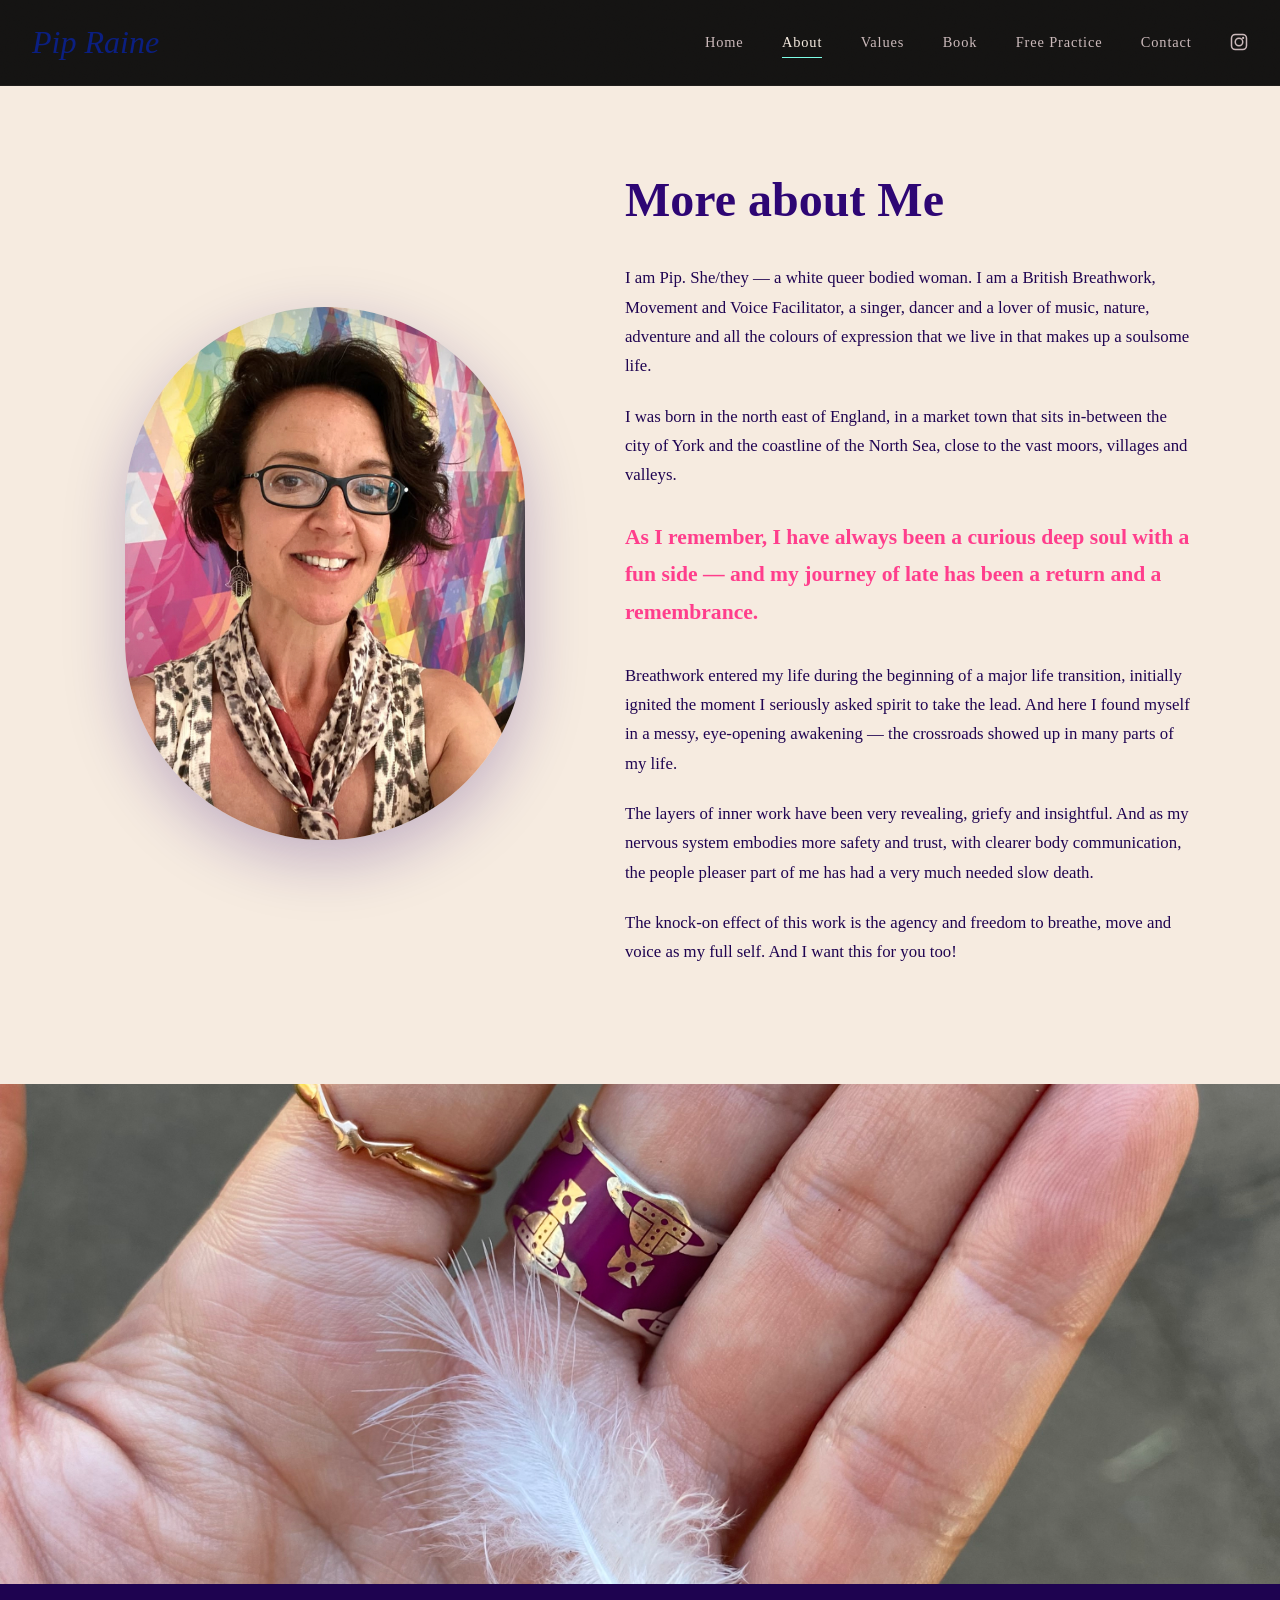
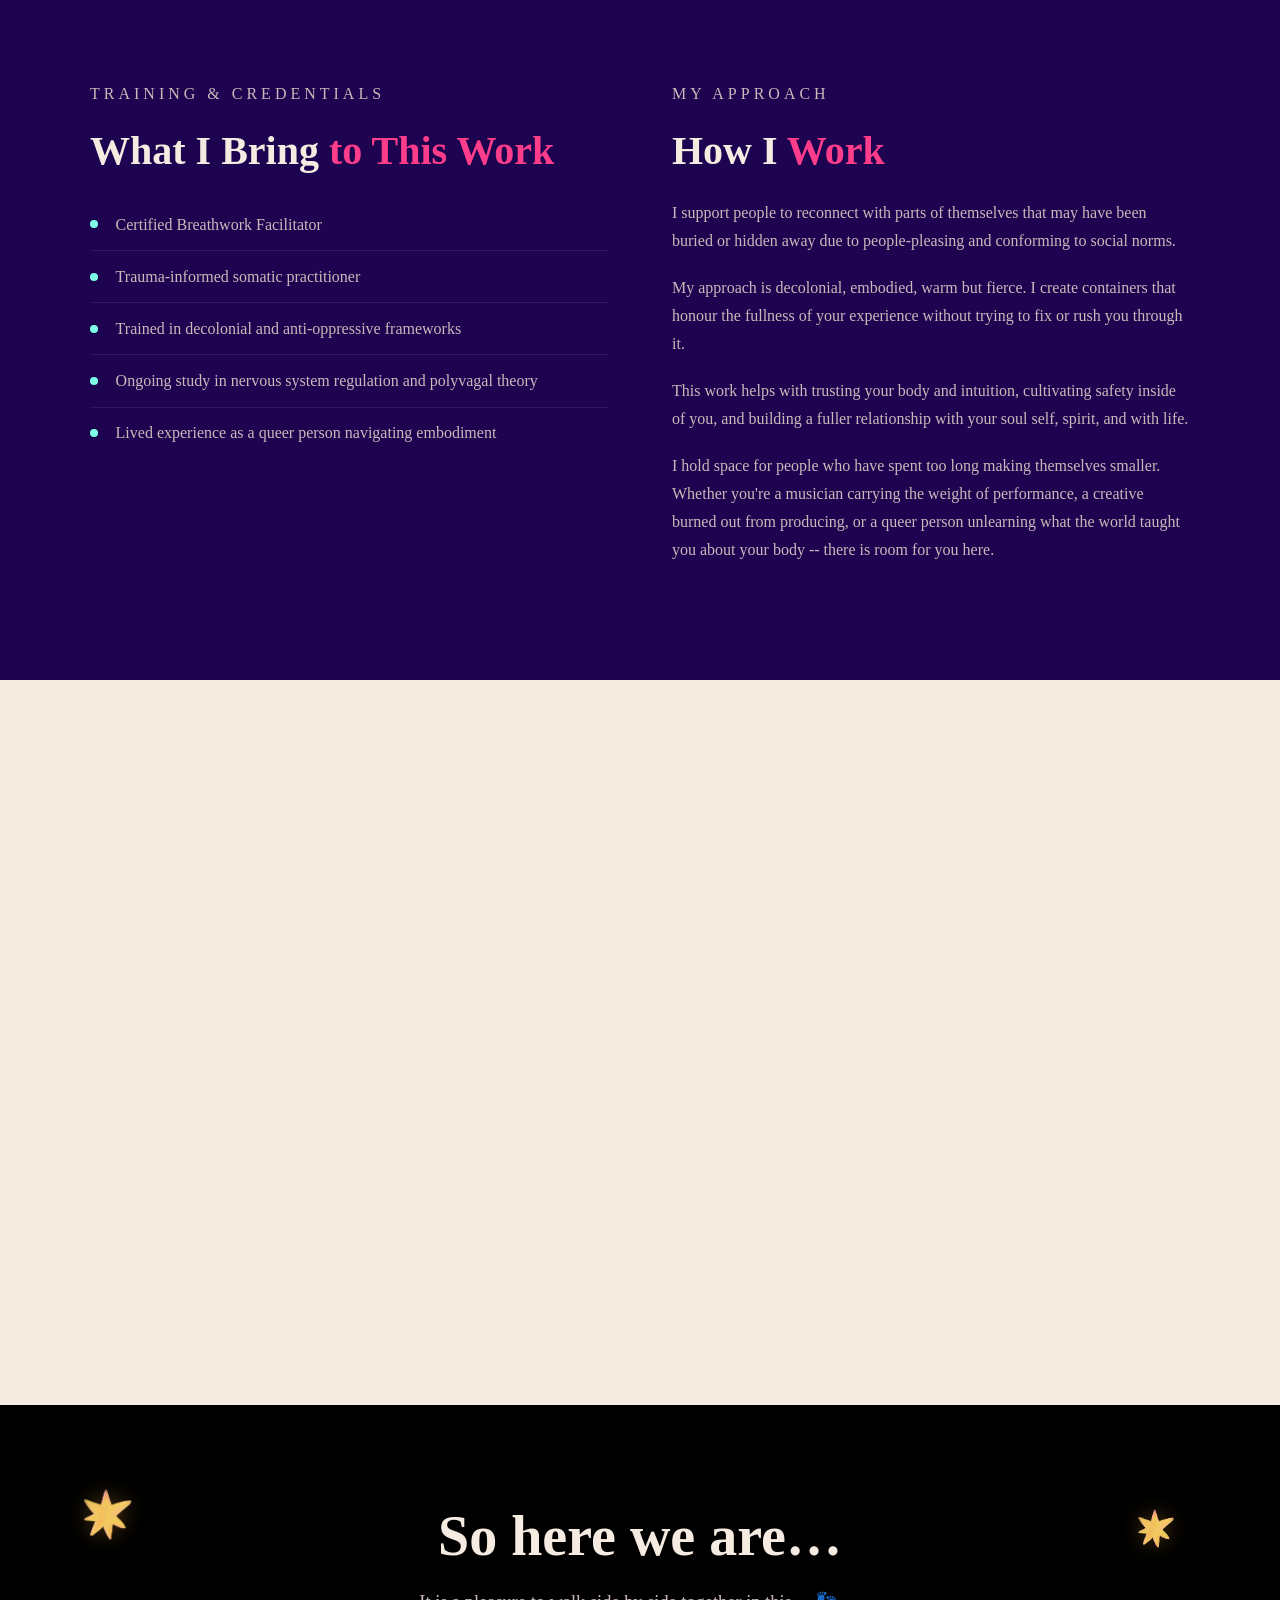
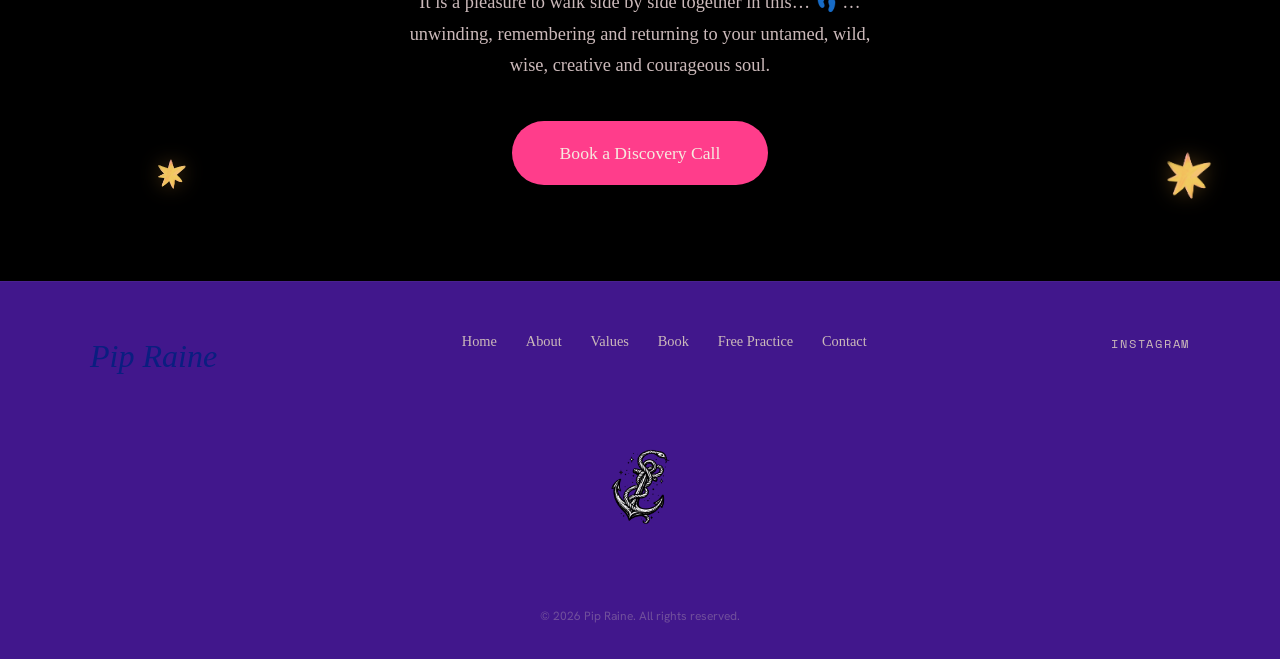
==== commit b3a00bed: "Weave Pip's own words into home and about pages Home: marquee phrases and about-me teaser now use he" ====
--- a/about.html
+++ b/about.html
@@ -51,11 +51,12 @@
       </div>
       <div class="about-story-text reveal reveal-right">
         <h2>More about Me</h2>
-        <p>I'm a breathwork facilitator for queer folks, creatives, and musicians. I support people to reconnect with parts of themselves that may have been buried or hidden away due to people-pleasing and conforming to social norms.</p>
-        <p>This work found me at a time when I was deeply disconnected from my own body, my intuition, and the parts of myself I had learned to suppress in order to be accepted. Breathwork cracked me open in a way nothing else had, and I knew I had to share it.</p>
-        <p>I believe that liberation is an embodied practice. It's not just about thinking differently -- it's about feeling differently in your body. About building a nervous system that can hold the fullness of who you are without shrinking.</p>
-        <p class="about-highlight">We were never meant to do this work alone.</p>
-        <p>Being witnessed from a non-judgmental space, our nervous system senses this and gradually starts to return to its natural rhythm. My role is to hold that space with warmth, fierceness, and deep respect for whatever arises.</p>
+        <p>I am Pip. She/they — a white queer bodied woman. I am a British Breathwork, Movement and Voice Facilitator, a singer, dancer and a lover of music, nature, adventure and all the colours of expression that we live in that makes up a soulsome life.</p>
+        <p>I was born in the north east of England, in a market town that sits in-between the city of York and the coastline of the North Sea, close to the vast moors, villages and valleys.</p>
+        <p class="about-highlight">As I remember, I have always been a curious deep soul with a fun side — and my journey of late has been a return and a remembrance.</p>
+        <p>Breathwork entered my life during the beginning of a major life transition, initially ignited the moment I seriously asked spirit to take the lead. And here I found myself in a messy, eye-opening awakening — the crossroads showed up in many parts of my life.</p>
+        <p>The layers of inner work have been very revealing, griefy and insightful. And as my nervous system embodies more safety and trust, with clearer body communication, the people pleaser part of me has had a very much needed slow death.</p>
+        <p>The knock-on effect of this work is the agency and freedom to breathe, move and voice as my full self. And I want this for you too!</p>
       </div>
     </div>
   </section>
@@ -82,6 +83,7 @@
       <div class="about-approach-col reveal reveal-right">
         <p class="eyebrow">My Approach</p>
         <h2>How I <em>Work</em></h2>
+        <p>I support people to reconnect with parts of themselves that may have been buried or hidden away due to people-pleasing and conforming to social norms.</p>
         <p>My approach is decolonial, embodied, warm but fierce. I create containers that honour the fullness of your experience without trying to fix or rush you through it.</p>
         <p>This work helps with trusting your body and intuition, cultivating safety inside of you, and building a fuller relationship with your soul self, spirit, and with life.</p>
         <p>I hold space for people who have spent too long making themselves smaller. Whether you're a musician carrying the weight of performance, a creative burned out from producing, or a queer person unlearning what the world taught you about your body -- there is room for you here.</p>
@@ -149,8 +151,8 @@
     <img src="assets/4.png" alt="" class="pq-star pq-star--3" aria-hidden="true">
     <img src="assets/4.png" alt="" class="pq-star pq-star--4" aria-hidden="true">
     <div class="about-cta-inner reveal reveal-scale">
-      <h2>Your agency starts right here</h2>
-      <p>If something in you is saying yes, trust that. Let's breathe together.</p>
+      <h2>So here we are&hellip;</h2>
+      <p>It is a pleasure to walk side by side together in this&hellip; 👣 &hellip;unwinding, remembering and returning to your untamed, wild, wise, creative and courageous soul.</p>
       <a href="book.html" class="btn btn--fuchsia btn--lg">Book a Discovery Call</a>
     </div>
   </section>
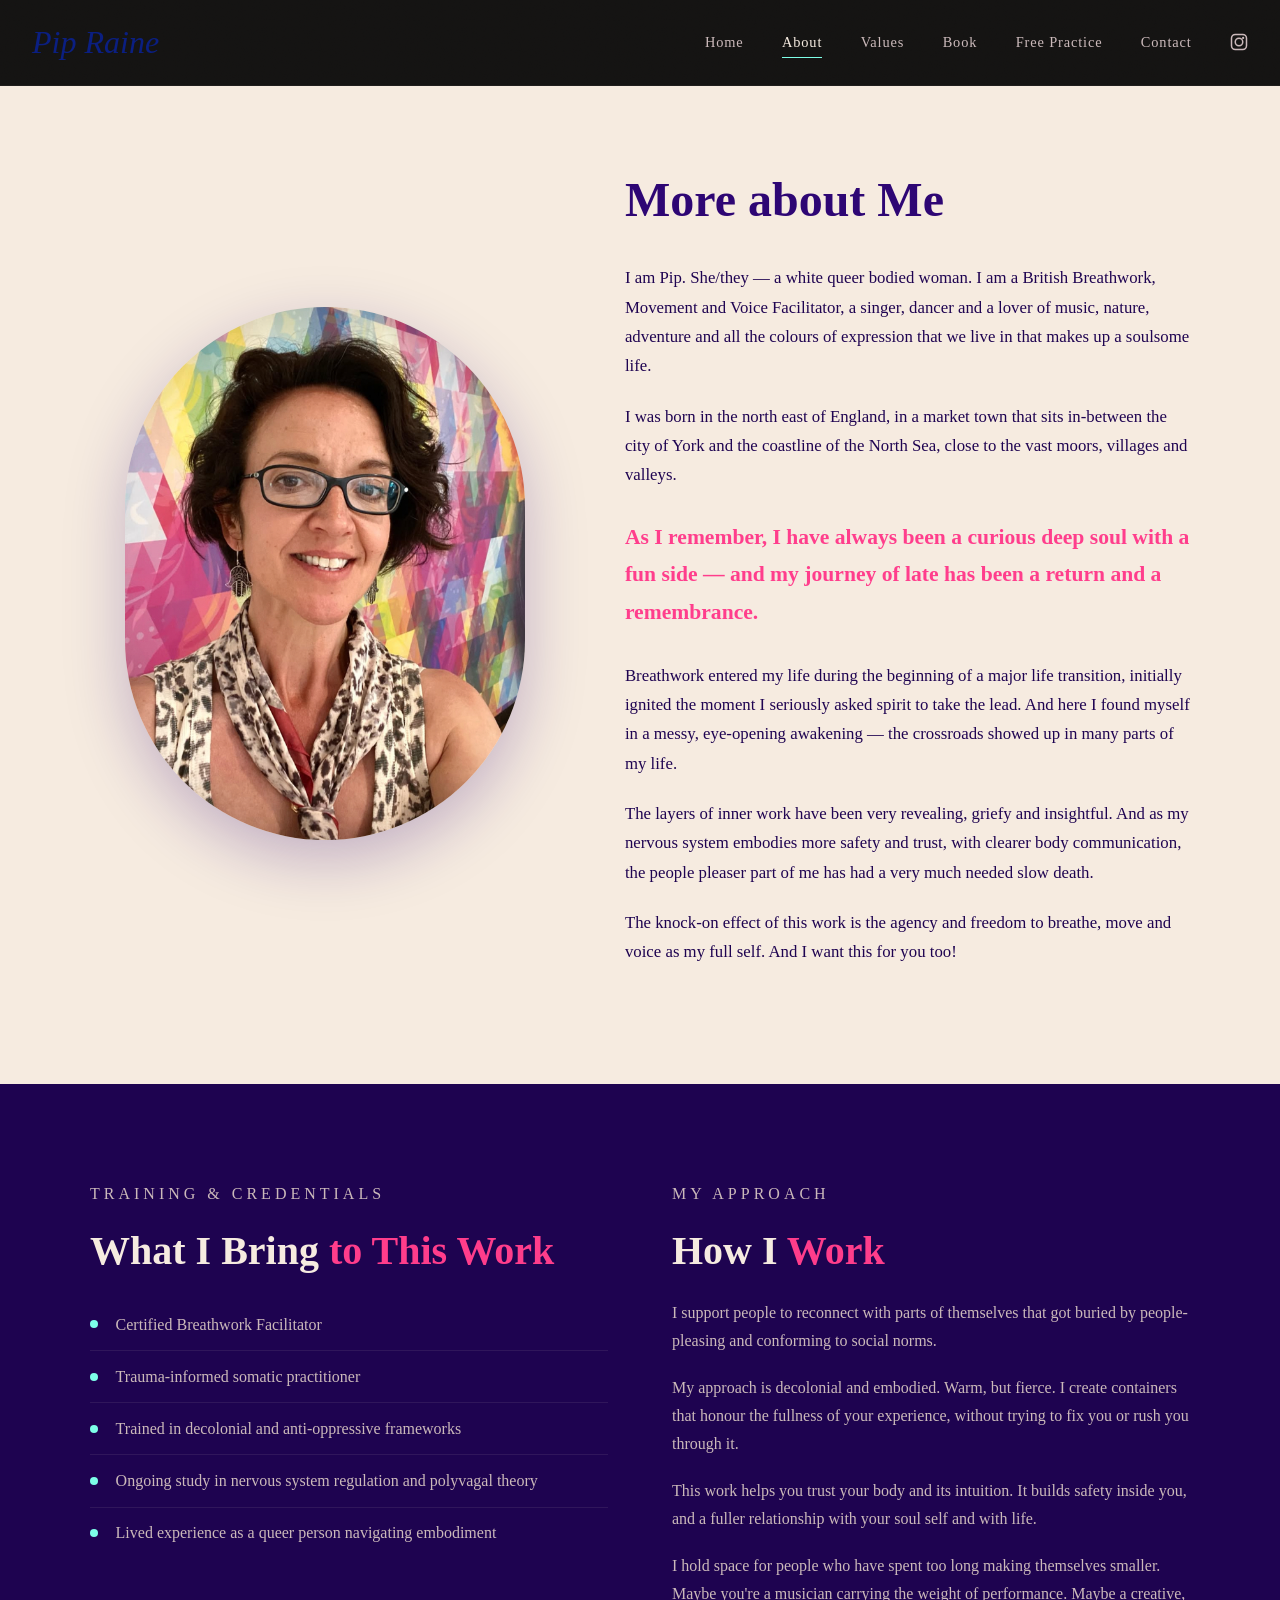
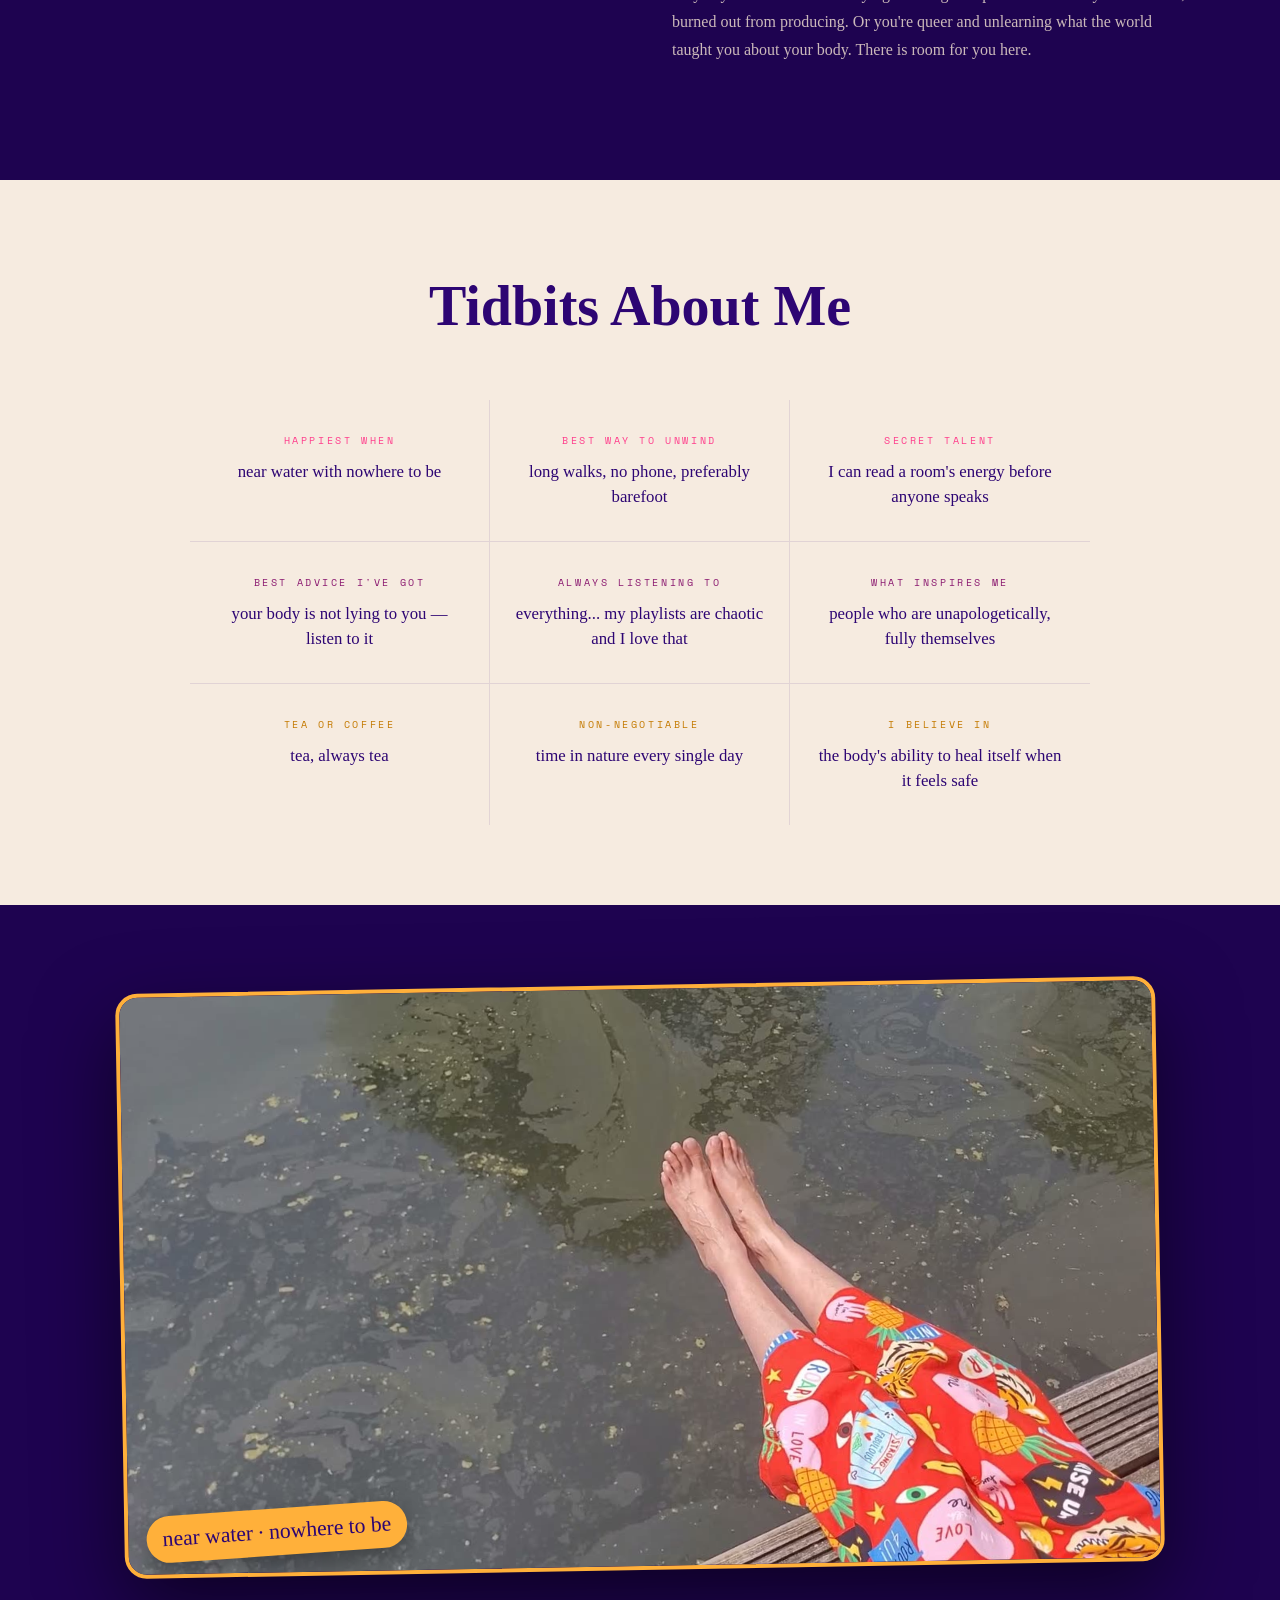
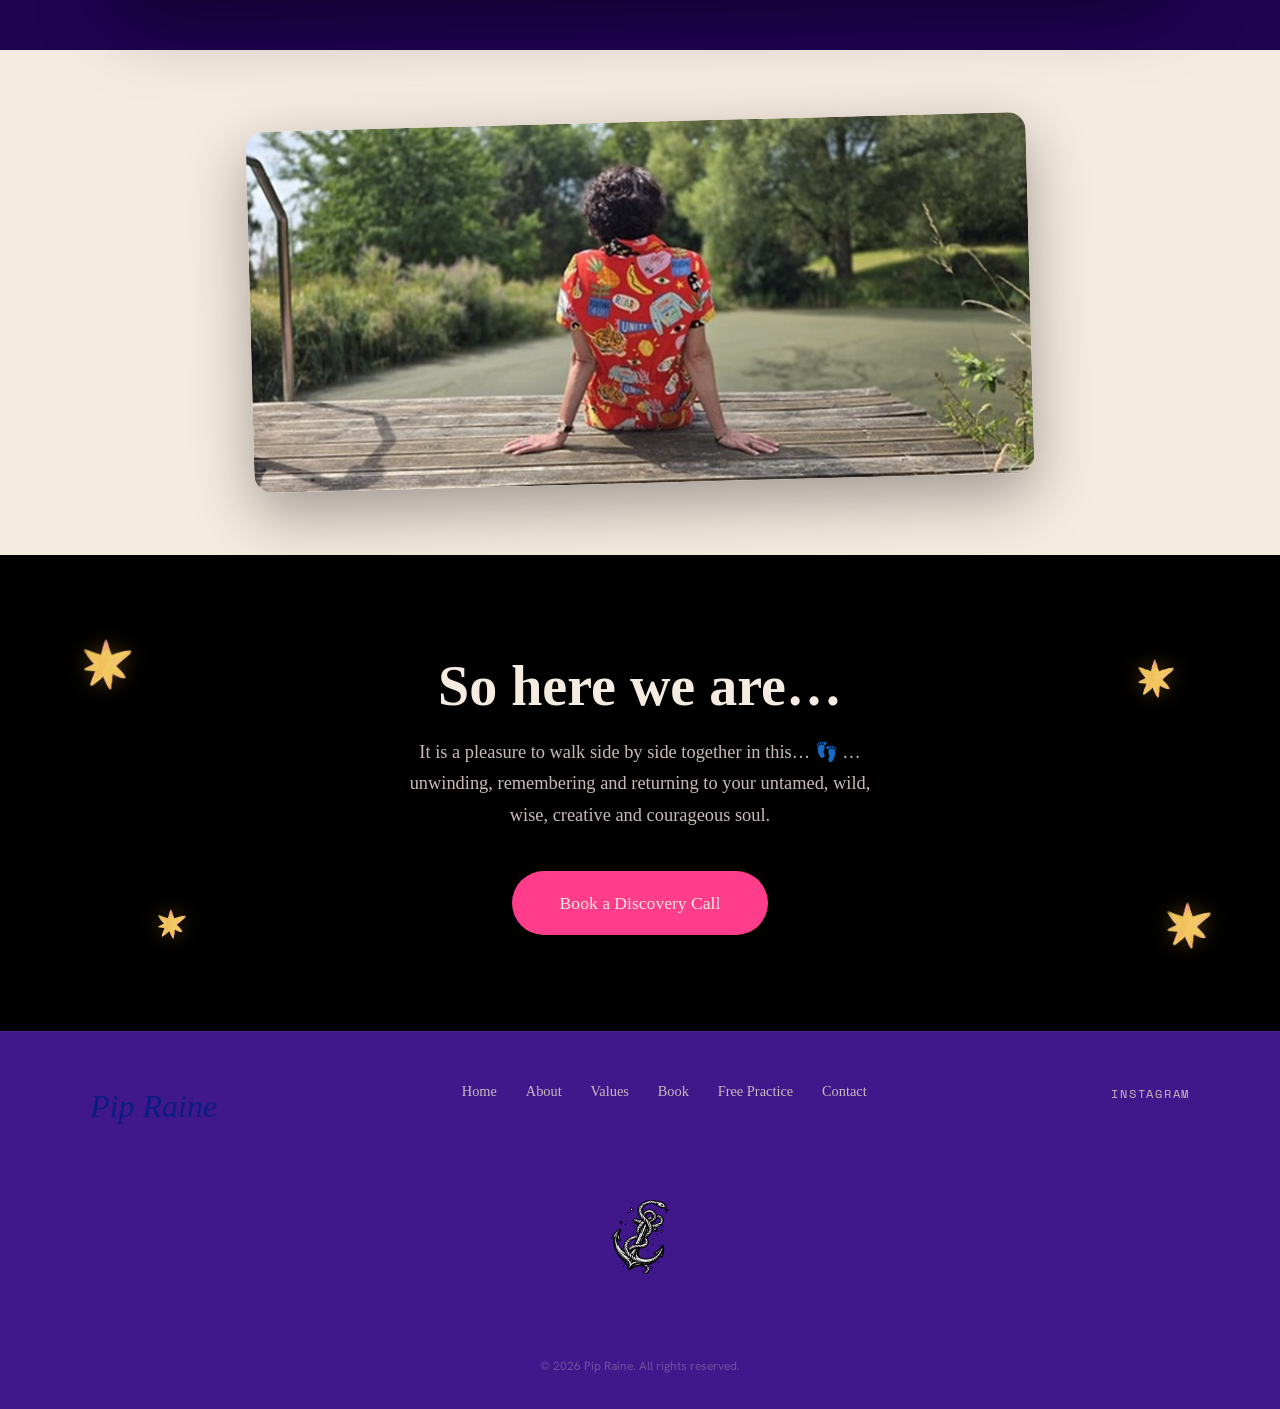
==== commit 403c09ea: "Add Pip's photos/videos, alternate section backgrounds, tighten copy - Add optimized, lazy-loaded vi" ====
--- a/about.html
+++ b/about.html
@@ -61,11 +61,6 @@
     </div>
   </section>
 
-  <!-- ========== FULL-WIDTH IMAGE BREAK ========== -->
-  <div class="about-image-break reveal reveal-scale">
-    <img src="assets/IMG_1897.jpeg" alt="Feather held gently in hand">
-  </div>
-
   <!-- ========== CREDENTIALS / APPROACH ========== -->
   <section class="about-approach">
     <div class="about-approach-inner">
@@ -83,10 +78,10 @@
       <div class="about-approach-col reveal reveal-right">
         <p class="eyebrow">My Approach</p>
         <h2>How I <em>Work</em></h2>
-        <p>I support people to reconnect with parts of themselves that may have been buried or hidden away due to people-pleasing and conforming to social norms.</p>
-        <p>My approach is decolonial, embodied, warm but fierce. I create containers that honour the fullness of your experience without trying to fix or rush you through it.</p>
-        <p>This work helps with trusting your body and intuition, cultivating safety inside of you, and building a fuller relationship with your soul self, spirit, and with life.</p>
-        <p>I hold space for people who have spent too long making themselves smaller. Whether you're a musician carrying the weight of performance, a creative burned out from producing, or a queer person unlearning what the world taught you about your body -- there is room for you here.</p>
+        <p>I support people to reconnect with parts of themselves that got buried by people-pleasing and conforming to social norms.</p>
+        <p>My approach is decolonial and embodied. Warm, but fierce. I create containers that honour the fullness of your experience, without trying to fix you or rush you through it.</p>
+        <p>This work helps you trust your body and its intuition. It builds safety inside you, and a fuller relationship with your soul self and with life.</p>
+        <p>I hold space for people who have spent too long making themselves smaller. Maybe you're a musician carrying the weight of performance. Maybe a creative, burned out from producing. Or you're queer and unlearning what the world taught you about your body. There is room for you here.</p>
       </div>
     </div>
   </section>
@@ -144,6 +139,25 @@
     </div>
   </section>
 
+  <!-- ========== VIDEO BAND (feet by the water) ========== -->
+  <section class="video-band video-band--ink2 reveal">
+    <div class="video-band-inner">
+      <div class="video-frame video-frame--amber">
+        <video class="lazy-video" data-autoplay muted loop playsinline preload="none"
+               poster="assets/video/posters/practice-pond.jpg"
+               aria-label="Pip's feet resting over the still water of a pond on a sunny day">
+          <source data-src="assets/video/practice-pond.mp4" type="video/mp4">
+        </video>
+        <span class="video-caption video-caption--amber">near water · nowhere to be</span>
+      </div>
+    </div>
+  </section>
+
+  <!-- ========== IMAGE BREAK ========== -->
+  <div class="photo-break reveal reveal-scale">
+    <img src="assets/pip-pond.jpg" alt="Pip Raine sitting at the end of a jetty, looking out over a still green pond">
+  </div>
+
   <!-- ========== CTA ========== -->
   <section class="about-cta">
     <img src="assets/4.png" alt="" class="pq-star pq-star--1" aria-hidden="true">
--- a/styles.css
+++ b/styles.css
@@ -2859,3 +2859,130 @@
   .ct-moon { width: 70px; }
   .ct-right { padding: 3rem 2rem 4rem; }
 }
+
+/* ===========================
+   VIDEO BANDS  (new footage)
+   =========================== */
+.video-band {
+  position: relative;
+  padding: 5rem 2rem;
+}
+.video-band--ink2 { background: var(--ink-2); }
+
+.video-band-inner {
+  max-width: 1040px;
+  margin: 0 auto;
+}
+.video-band-head {
+  text-align: center;
+  margin-bottom: 2.2rem;
+}
+.video-band-head .eyebrow { margin-bottom: 0.6rem; }
+.video-band-head h2 {
+  font-family: var(--font-display);
+  font-size: clamp(1.9rem, 5vw, 3.1rem);
+  line-height: 1.1;
+  color: var(--bone);
+}
+
+.video-frame {
+  position: relative;
+  aspect-ratio: 16 / 9;
+  border-radius: 22px;
+  overflow: hidden;
+  border: 4px solid var(--jade);
+  box-shadow: 0 30px 80px rgba(0,0,0,0.55);
+  background-color: var(--ink-2);
+  background-size: cover;
+  background-position: center;
+  transform: rotate(-1.2deg);
+}
+.video-frame--fuchsia { border-color: var(--fuchsia); transform: rotate(1.2deg); }
+.video-frame--amber   { border-color: var(--amber);   transform: rotate(-1deg); }
+
+.video-frame video {
+  width: 100%;
+  height: 100%;
+  object-fit: cover;
+  display: block;
+}
+
+.video-caption {
+  position: absolute;
+  left: 1.1rem;
+  bottom: 1.1rem;
+  z-index: 2;
+  font-family: var(--font-display);
+  font-size: clamp(1rem, 2.4vw, 1.35rem);
+  color: var(--ink);
+  background: var(--jade);
+  padding: 0.35rem 1rem;
+  border-radius: 999px;
+  transform: rotate(-3deg);
+  box-shadow: 0 8px 24px rgba(0,0,0,0.35);
+}
+.video-frame--fuchsia + .video-caption,
+.video-caption--fuchsia { background: var(--fuchsia); color: var(--bone); }
+.video-caption--amber   { background: var(--amber);   color: var(--ink); }
+
+/* Decorative stars flanking a band */
+.video-band .pq-star { position: absolute; z-index: 1; }
+
+/* Play affordance for reduced-motion / manual playback */
+.video-frame video[controls] { background: #000; }
+
+@media (max-width: 768px) {
+  .video-band { padding: 3.2rem 1.2rem; }
+  .video-frame,
+  .video-frame--fuchsia,
+  .video-frame--amber { transform: none; border-width: 3px; }
+}
+
+@media (prefers-reduced-motion: reduce) {
+  .video-frame,
+  .video-frame--fuchsia,
+  .video-frame--amber { transform: none; }
+}
+
+/* Practice-page video sits inside the narrow reading column */
+.practice-video { margin-top: 3rem; }
+
+/* Two-up video gallery (home showcase) */
+.video-gallery {
+  display: grid;
+  grid-template-columns: 1fr 1fr;
+  gap: 1.6rem;
+}
+@media (max-width: 768px) {
+  .video-gallery { grid-template-columns: 1fr; gap: 1.2rem; }
+}
+
+/* Light photo break — full-width bone band, image held at native size (no blur) */
+.photo-break {
+  background: var(--bone);
+  padding: 4.5rem 2rem;
+}
+.photo-break img {
+  max-width: 780px;
+  width: 100%;
+  margin: 0 auto;
+  border-radius: 18px;
+  box-shadow: 0 22px 60px rgba(0,0,0,0.35);
+  transform: rotate(-1.5deg);
+  transition: transform 0.4s;
+}
+.photo-break img:hover { transform: rotate(0deg); }
+
+/* Light (bone) video band — used as an "exhale" beat between dark sections */
+.video-band--bone { background: var(--bone); }
+.video-band--bone .video-band-head h2 { color: var(--ink); }
+.video-band--bone .video-band-head .eyebrow { color: var(--ink-2); }
+
+@media (prefers-reduced-motion: reduce) {
+  .photo-break img { transform: none; }
+}
+
+/* Values hero → light, so it alternates with the dark timeline below it */
+.vp-hero { background: var(--bone); }
+.vp-hero h1 { color: var(--ink); }
+.vp-hero p  { color: var(--ink-2); }
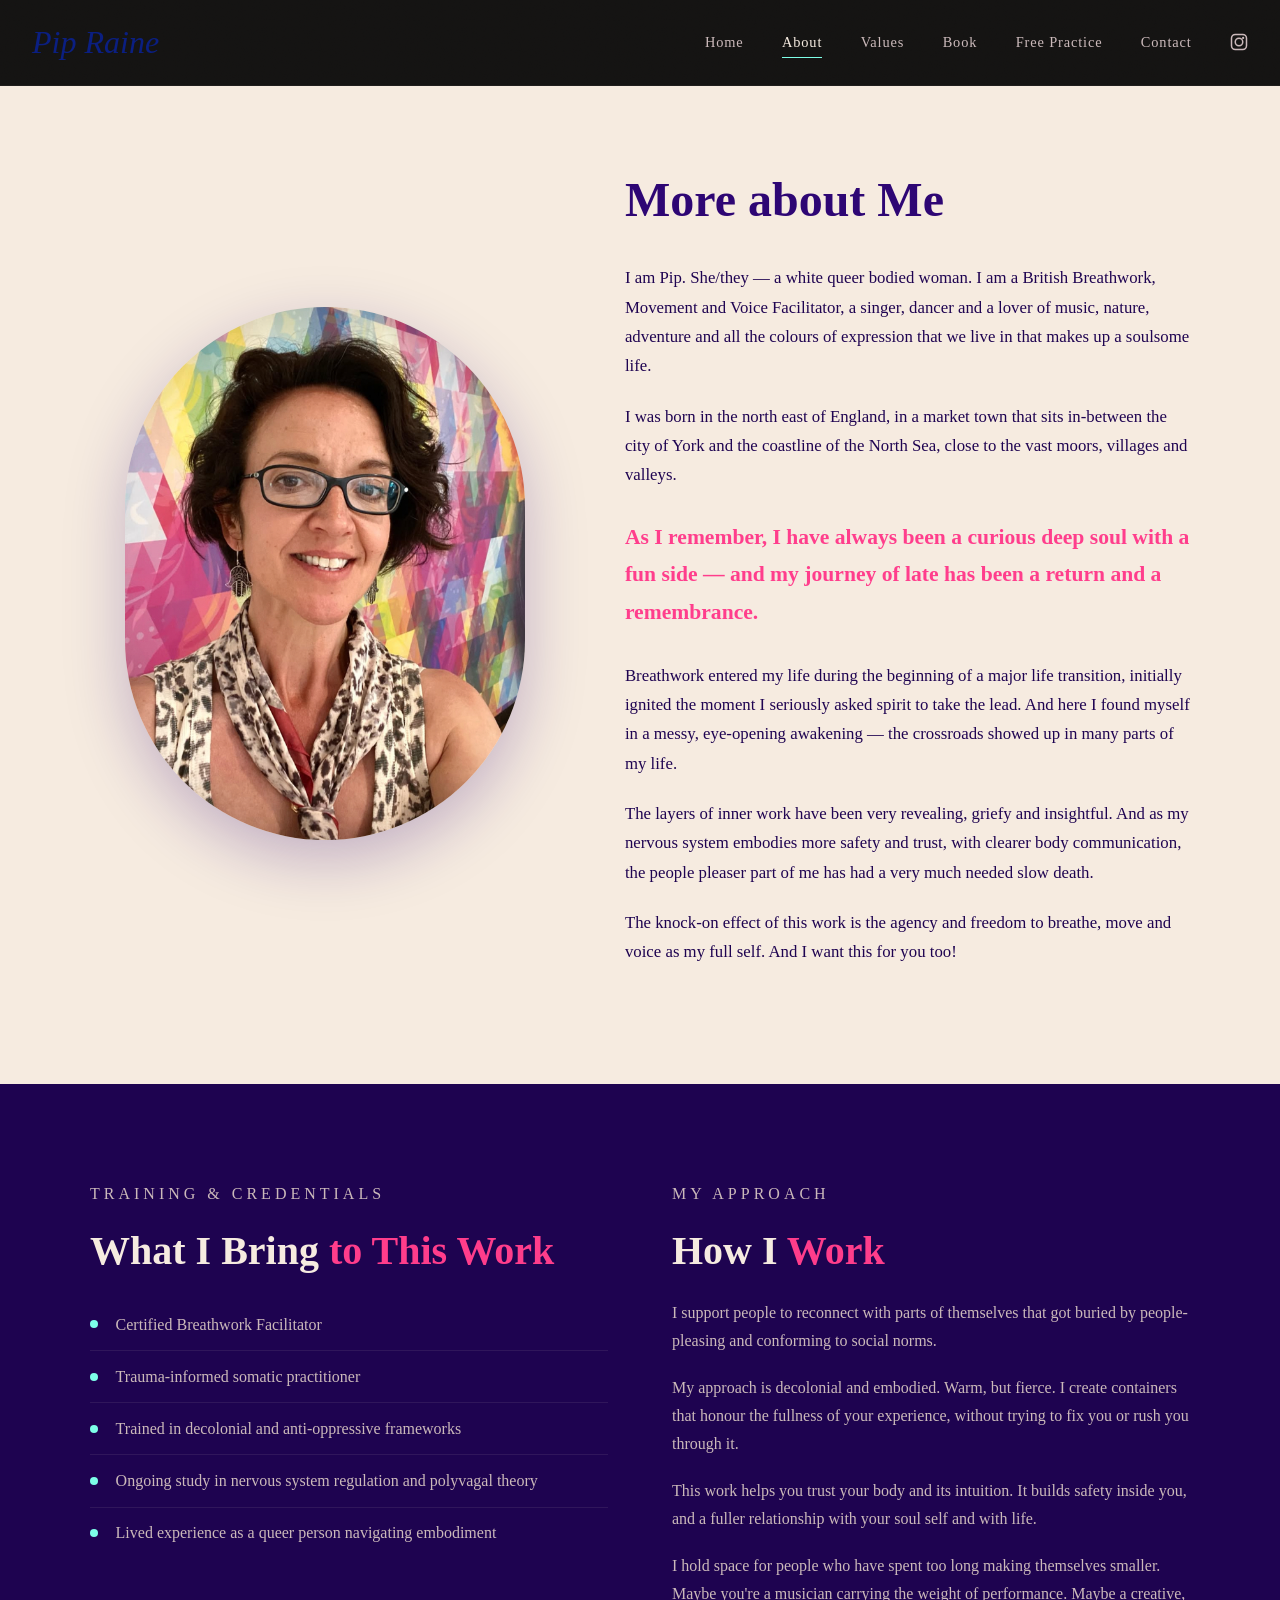
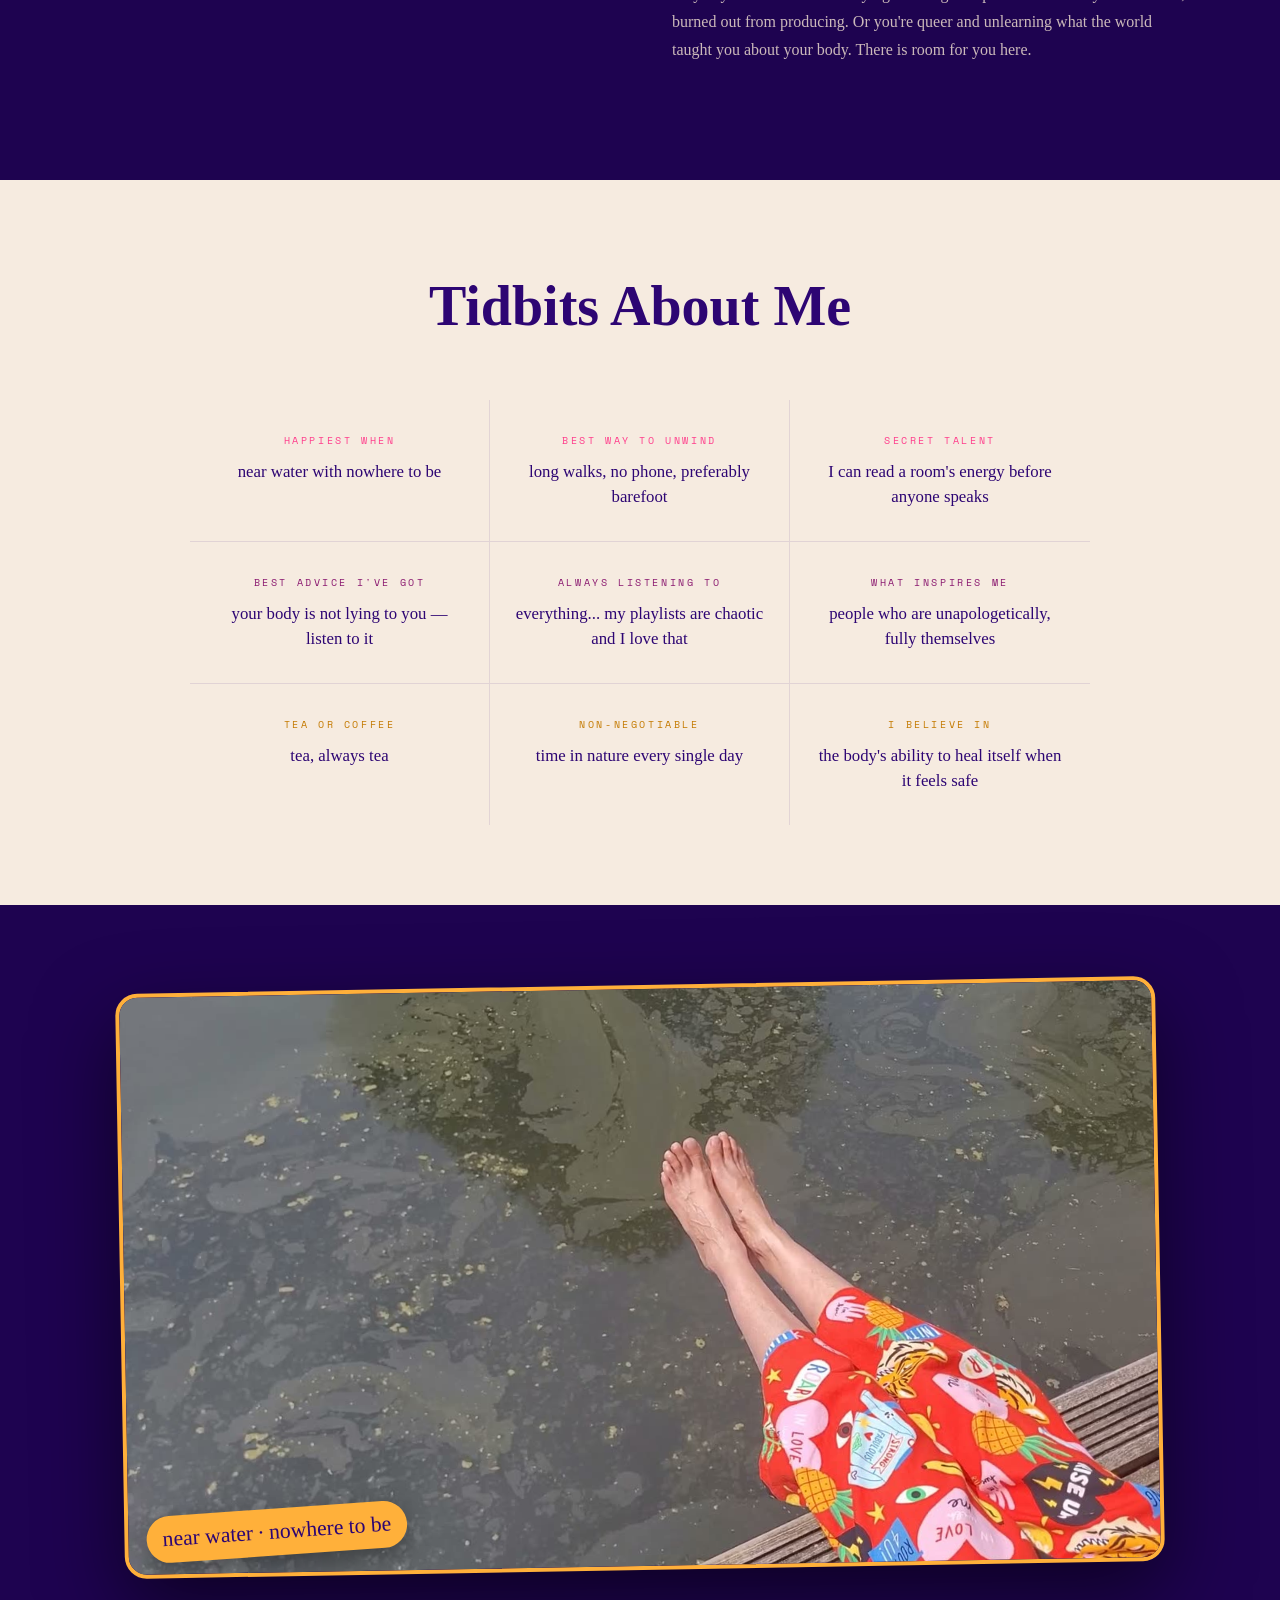
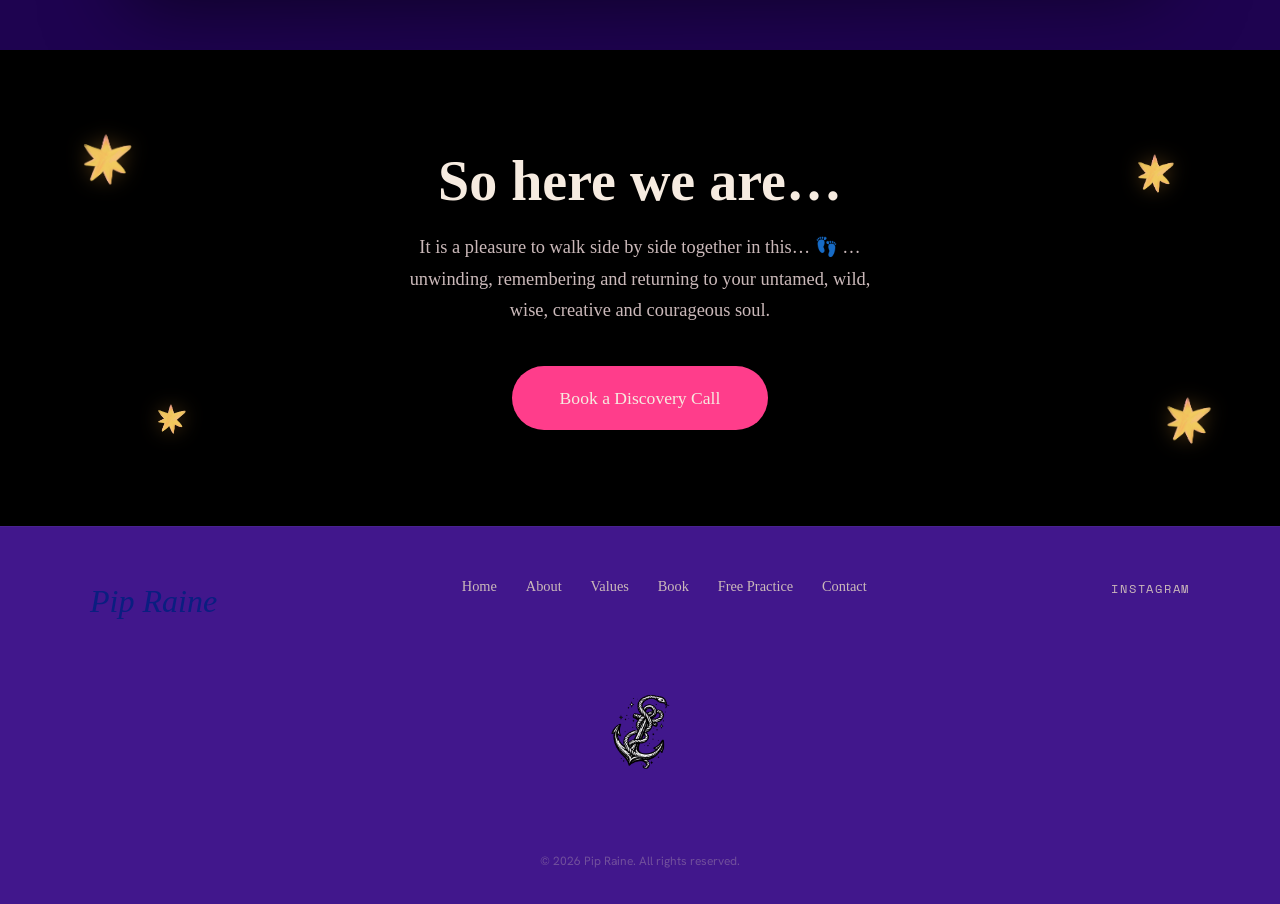
==== commit 3a9f5862: "Remove blurry back-view photo of Pip from the site Co-Authored-By: Claude Opus 4.8 (1M context) <nor" ====
--- a/about.html
+++ b/about.html
@@ -153,11 +153,6 @@
     </div>
   </section>
 
-  <!-- ========== IMAGE BREAK ========== -->
-  <div class="photo-break reveal reveal-scale">
-    <img src="assets/pip-pond.jpg" alt="Pip Raine sitting at the end of a jetty, looking out over a still green pond">
-  </div>
-
   <!-- ========== CTA ========== -->
   <section class="about-cta">
     <img src="assets/4.png" alt="" class="pq-star pq-star--1" aria-hidden="true">
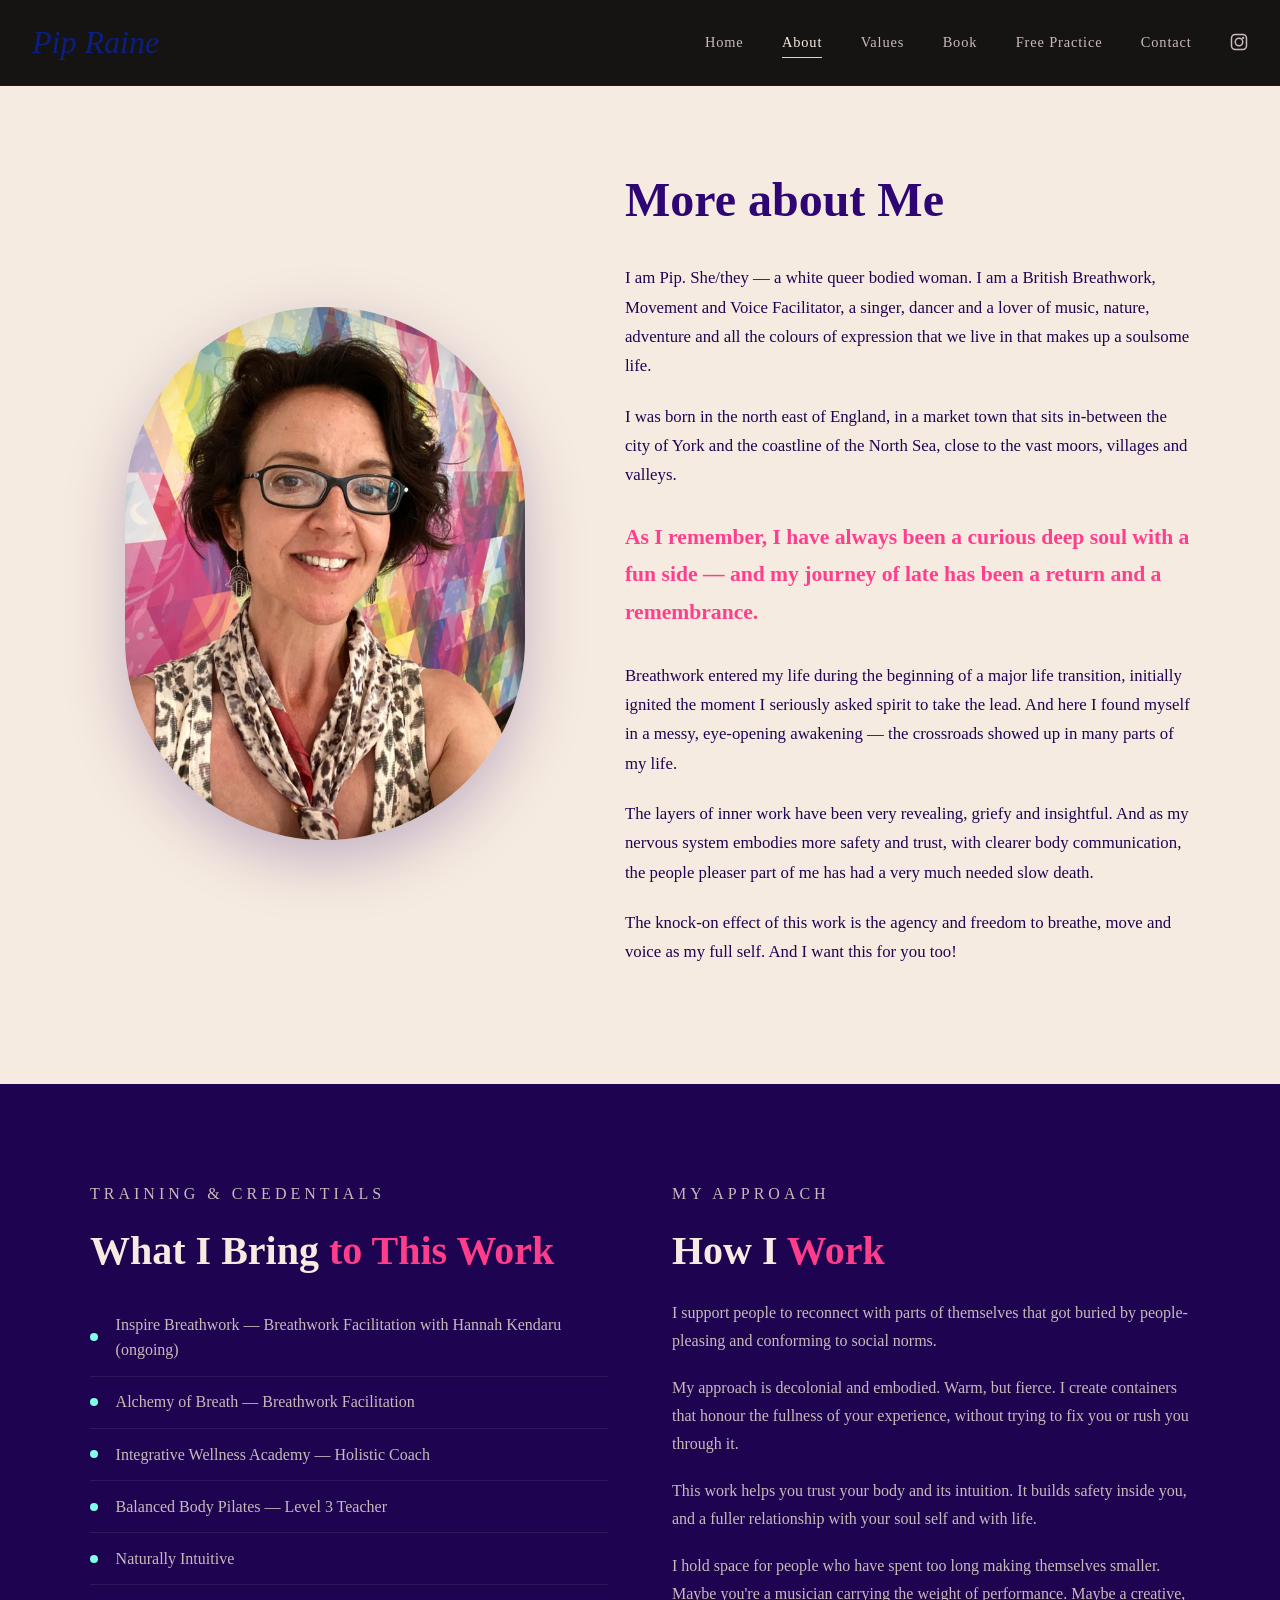
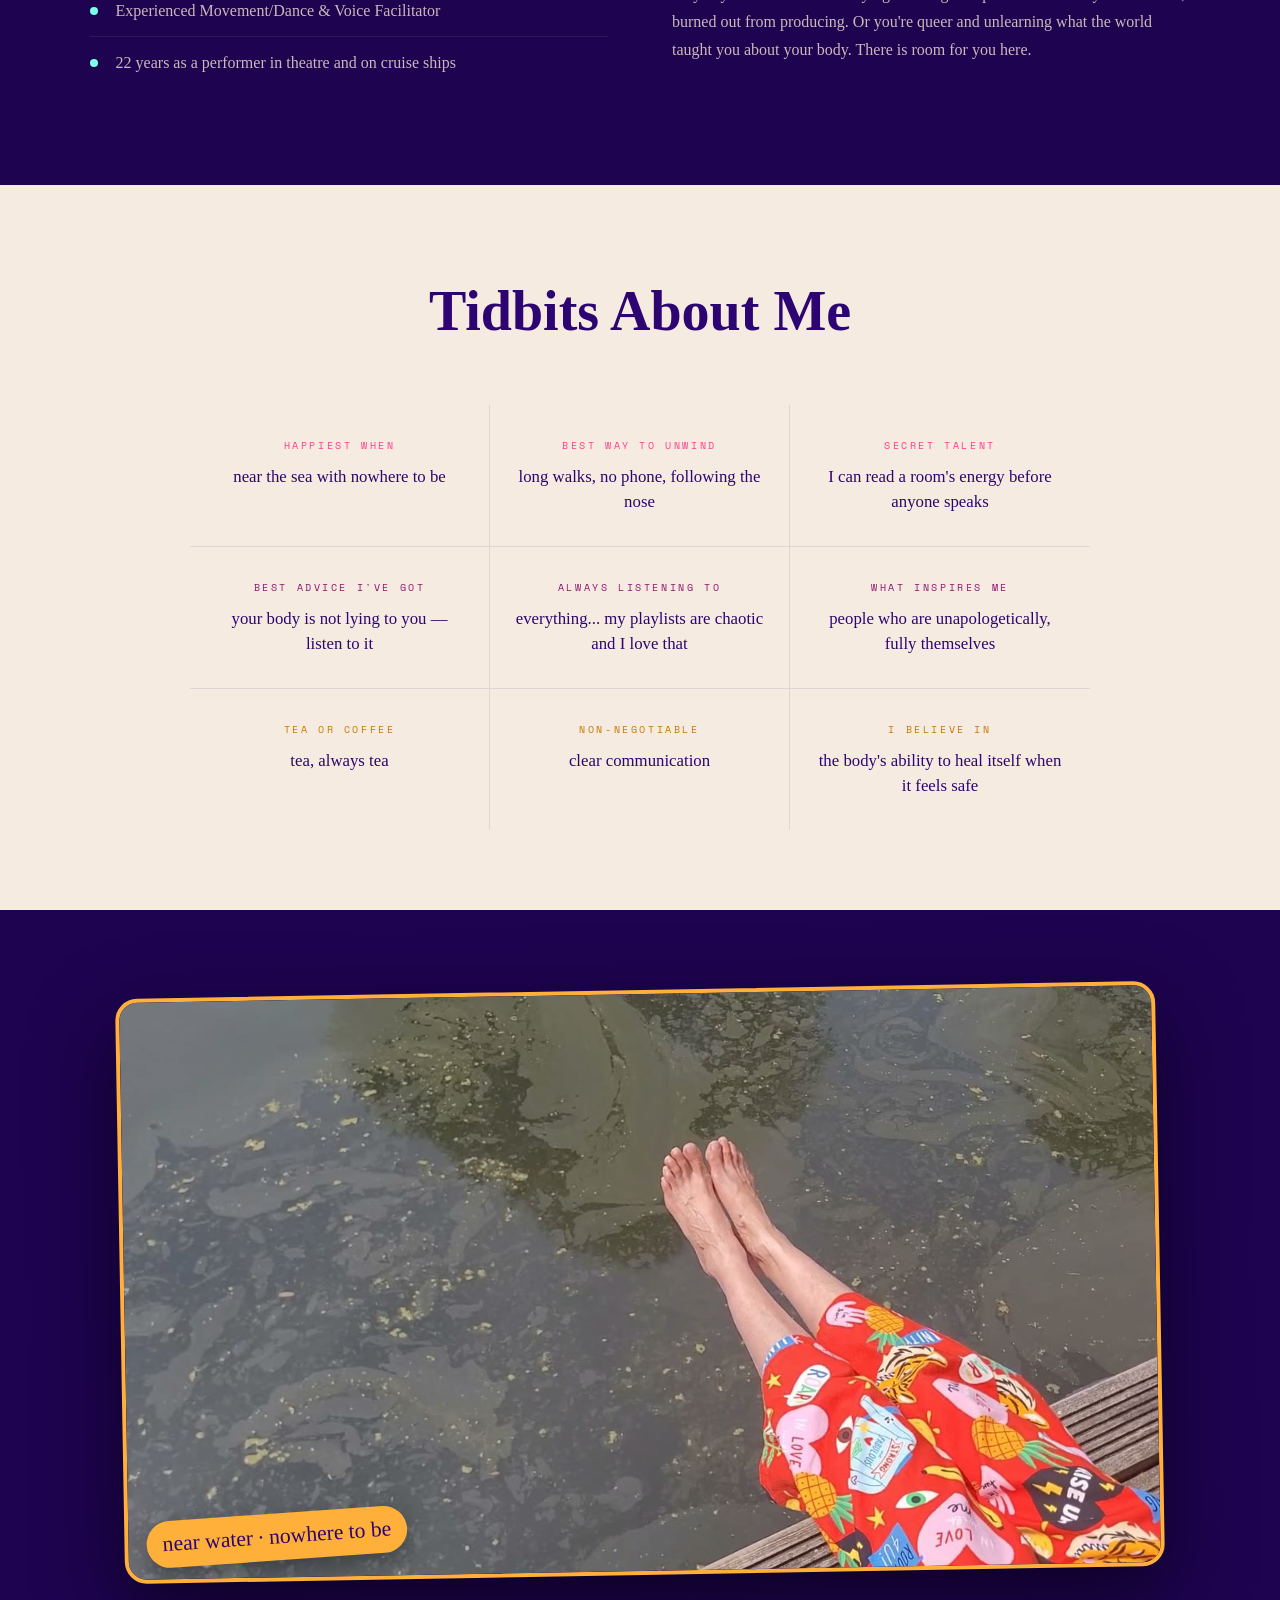
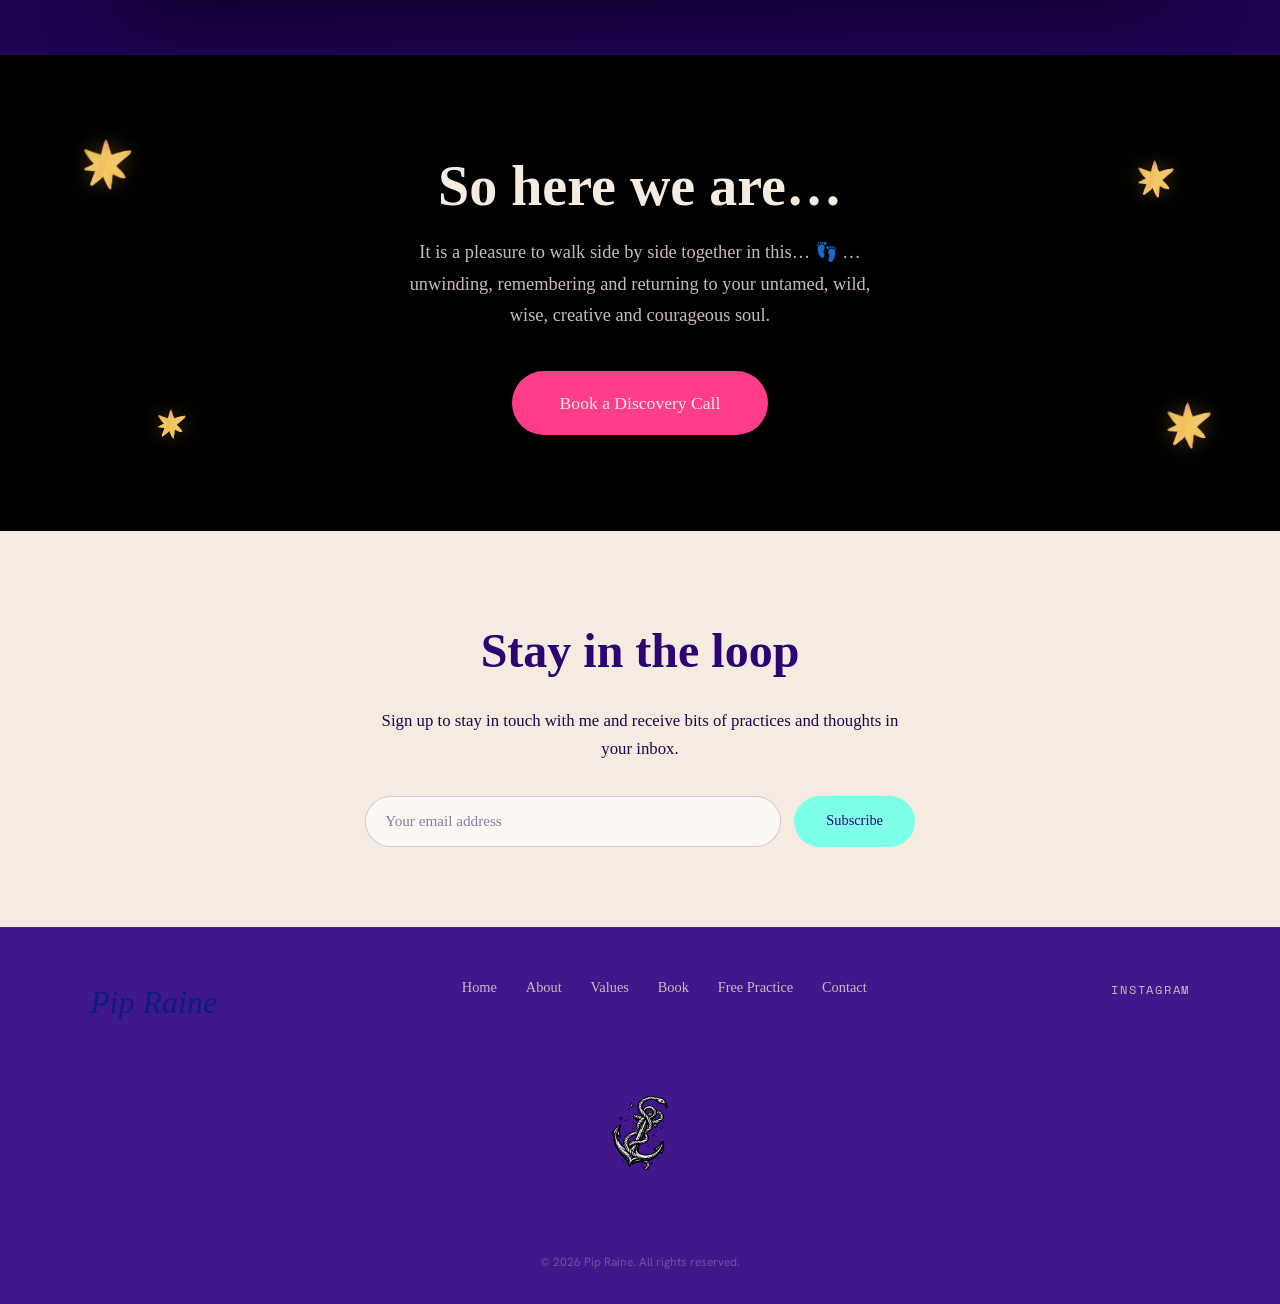
==== commit 3b1a96bd: "Integrate Calendly + Mailchimp, add signups sitewide, mobile fixes Booking & scheduling - Wire the C" ====
--- a/about.html
+++ b/about.html
@@ -68,11 +68,13 @@
         <p class="eyebrow">Training &amp; Credentials</p>
         <h2>What I Bring <em>to This Work</em></h2>
         <ul class="about-credentials">
-          <li>Certified Breathwork Facilitator</li>
-          <li>Trauma-informed somatic practitioner</li>
-          <li>Trained in decolonial and anti-oppressive frameworks</li>
-          <li>Ongoing study in nervous system regulation and polyvagal theory</li>
-          <li>Lived experience as a queer person navigating embodiment</li>
+          <li>Inspire Breathwork &mdash; Breathwork Facilitation with Hannah Kendaru (ongoing)</li>
+          <li>Alchemy of Breath &mdash; Breathwork Facilitation</li>
+          <li>Integrative Wellness Academy &mdash; Holistic Coach</li>
+          <li>Balanced Body Pilates &mdash; Level 3 Teacher</li>
+          <li>Naturally Intuitive</li>
+          <li>Experienced Movement/Dance &amp; Voice Facilitator</li>
+          <li>22 years as a performer in theatre and on cruise ships</li>
         </ul>
       </div>
       <div class="about-approach-col reveal reveal-right">
@@ -94,11 +96,11 @@
       <div class="tidbits-row">
         <div class="tidbit-cell">
           <span class="tidbit-label">Happiest when</span>
-          <p>near water with nowhere to be</p>
+          <p>near the sea with nowhere to be</p>
         </div>
         <div class="tidbit-cell">
           <span class="tidbit-label">Best way to unwind</span>
-          <p>long walks, no phone, preferably barefoot</p>
+          <p>long walks, no phone, following the nose</p>
         </div>
         <div class="tidbit-cell">
           <span class="tidbit-label">Secret talent</span>
@@ -128,7 +130,7 @@
         </div>
         <div class="tidbit-cell">
           <span class="tidbit-label">Non-negotiable</span>
-          <p>time in nature every single day</p>
+          <p>clear communication</p>
         </div>
         <div class="tidbit-cell">
           <span class="tidbit-label">I believe in</span>
@@ -163,6 +165,19 @@
       <h2>So here we are&hellip;</h2>
       <p>It is a pleasure to walk side by side together in this&hellip; 👣 &hellip;unwinding, remembering and returning to your untamed, wild, wise, creative and courageous soul.</p>
       <a href="book.html" class="btn btn--fuchsia btn--lg">Book a Discovery Call</a>
+    </div>
+  </section>
+
+  <!-- ========== MAILING LIST ========== -->
+  <section class="mailing-list">
+    <div class="mailing-inner">
+      <h2>Stay in the loop</h2>
+      <p>Sign up to stay in touch with me and receive bits of practices and thoughts in your&nbsp;inbox.</p>
+      <form class="mailing-form" novalidate>
+        <input type="email" name="EMAIL" placeholder="Your email address" required aria-label="Email address" autocomplete="email">
+        <button type="submit" class="btn btn--jade">Subscribe</button>
+        <p class="mailing-status" role="status" aria-live="polite" hidden></p>
+      </form>
     </div>
   </section>
 
--- a/styles.css
+++ b/styles.css
@@ -135,6 +135,22 @@
 
 @keyframes slide-in-right {
   to { opacity: 1; transform: translateX(0); }
+}
+
+/* Entrance animations start from opacity:0. If the user prefers reduced
+   motion the animation is suppressed, so force the final visible state or
+   the hero photo/text would never appear. */
+@media (prefers-reduced-motion: reduce) {
+  body,
+  .hero-collage,
+  .hero-content h1,
+  .hero-content .hero-sub,
+  .hero-content .hero-btns,
+  .hero-anchor {
+    animation: none;
+    opacity: 1;
+    transform: none;
+  }
 }
 
 /* Ambient glow pulse on orb section */
@@ -845,6 +861,18 @@
   padding: 6rem 2rem;
 }
 
+.about-me--book {
+  background: var(--bone);
+}
+
+.about-me--book .about-me-text p {
+  color: var(--ink);
+}
+
+.about-me--book .about-me-text .highlight {
+  color: var(--fuchsia);
+}
+
 .about-me-grid {
   max-width: 1100px;
   margin: 0 auto;
@@ -937,6 +965,19 @@
 .mailing-inner {
   max-width: 550px;
   margin: 0 auto;
+}
+
+/* Dark variant — alternates against a light section above it */
+.mailing-list--dark {
+  background: #07030f;
+}
+
+.mailing-list.mailing-list--dark h2 {
+  color: var(--bone);
+}
+
+.mailing-list.mailing-list--dark p {
+  color: var(--bone-dim);
 }
 
 .mailing-list h2 {
@@ -984,6 +1025,34 @@
   border-color: var(--fuchsia);
 }
 
+.mailing-form button[disabled] {
+  opacity: 0.6;
+  cursor: progress;
+}
+
+/* Inline feedback after a subscribe attempt. Full width so it wraps
+   below the flex row of input + button. */
+.mailing-status {
+  width: 100%;
+  margin: 0.4rem 0 0;
+  font-family: var(--font-display);
+  font-size: 0.95rem;
+  line-height: 1.5;
+}
+
+.mailing-status[hidden] {
+  display: none;
+}
+
+.mailing-status.is-success {
+  color: var(--ink);
+  font-weight: 600;
+}
+
+.mailing-status.is-error {
+  color: var(--fuchsia);
+}
+
 /* ===========================
    FOOTER
    =========================== */
@@ -1041,7 +1110,15 @@
    =========================== */
 @media (max-width: 768px) {
   .desktop-nav { display: none; }
-  .menu-toggle { display: flex; }
+  /* Pin to the viewport so it can't be clipped off the right edge, and
+     sit above the overlay (z-150) so it works as the close button too. */
+  .menu-toggle {
+    display: flex;
+    position: fixed;
+    top: 1.5rem;
+    right: 1.5rem;
+    z-index: 200;
+  }
 
   .hero { padding: 7rem 1.5rem 3rem; }
   .hero-grid { grid-template-columns: 1fr; gap: 2rem; }
@@ -2424,6 +2501,23 @@
   opacity: 1;
 }
 
+.practice-credit {
+  font-family: var(--font-mono);
+  font-size: 0.75rem;
+  color: var(--bone-dim);
+  opacity: 0.7;
+  margin-top: 1rem;
+  letter-spacing: 0.05em;
+}
+
+.practice-credit em {
+  font-family: 'Instrument Serif', serif;
+  font-style: italic;
+  font-size: 0.95rem;
+  color: var(--jade);
+  opacity: 1;
+}
+
 .practice-after {
   font-family: var(--font-display);
   font-size: 1.1rem;
@@ -2986,3 +3080,65 @@
 .vp-hero { background: var(--bone); }
 .vp-hero h1 { color: var(--ink); }
 .vp-hero p  { color: var(--ink-2); }
+
+/* Titles above the home video clips — kicker + headline hierarchy */
+.video-band-head .eyebrow {
+  margin-bottom: 0.6rem;
+}
+.video-band-head h2 {
+  margin: 0 auto;
+  font-size: clamp(1.5rem, 3.4vw, 2.5rem);
+  letter-spacing: -0.01em;
+}
+
+/* ===========================
+   RESPONSIVE REFINEMENTS
+   Mobile-only. Everything here is inside max-width media queries,
+   so the desktop (>768px) layout is unchanged.
+   =========================== */
+
+@media (max-width: 768px) {
+  /* Inputs must be >=16px or iOS zooms the page in on focus.
+     Only the rendered font-size changes on phones; desktop keeps its size. */
+  .mailing-form input,
+  .ct-form .form-group input,
+  .ct-form .form-group select,
+  .ct-form .form-group textarea,
+  .form-group input,
+  .form-group textarea {
+    font-size: 16px;
+  }
+
+  /* The Free Practice title is nowrap by design on desktop; let it wrap
+     on phones so it can't overflow the viewport. */
+  .practice-page h1 {
+    white-space: normal;
+  }
+}
+
+@media (max-width: 480px) {
+  /* Calendly's fixed min-width:320px + section padding overflows small
+     phones. Tighten padding and let the widget shrink to fit. */
+  .book-scheduler {
+    padding-left: 1rem;
+    padding-right: 1rem;
+  }
+  .calendly-inline-widget {
+    min-width: 0 !important;
+    width: 100%;
+  }
+
+  /* Stack the mailing signup so the email field + button each get full
+     width instead of cramming onto one row. */
+  .mailing-form {
+    flex-direction: column;
+    gap: 0.6rem;
+  }
+  .mailing-form input {
+    min-width: 0;
+    width: 100%;
+  }
+  .mailing-form .btn {
+    width: 100%;
+  }
+}
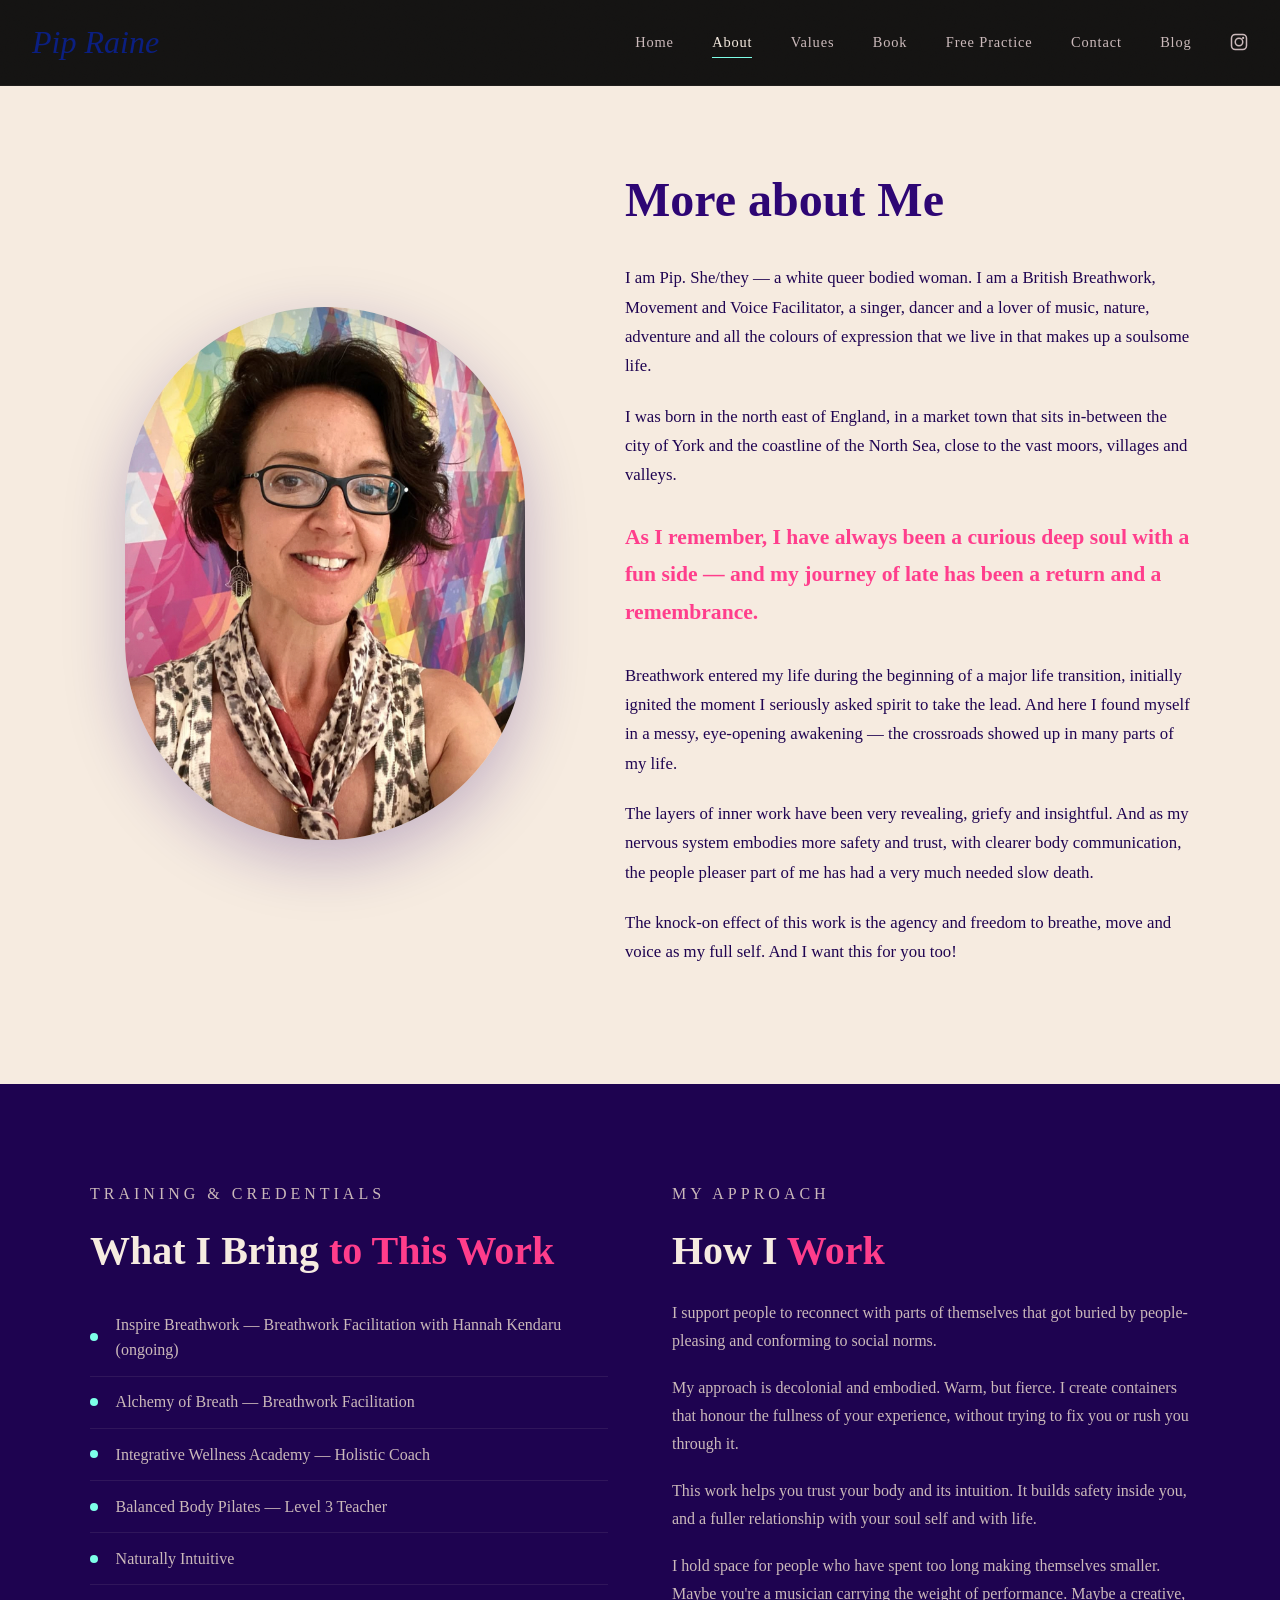
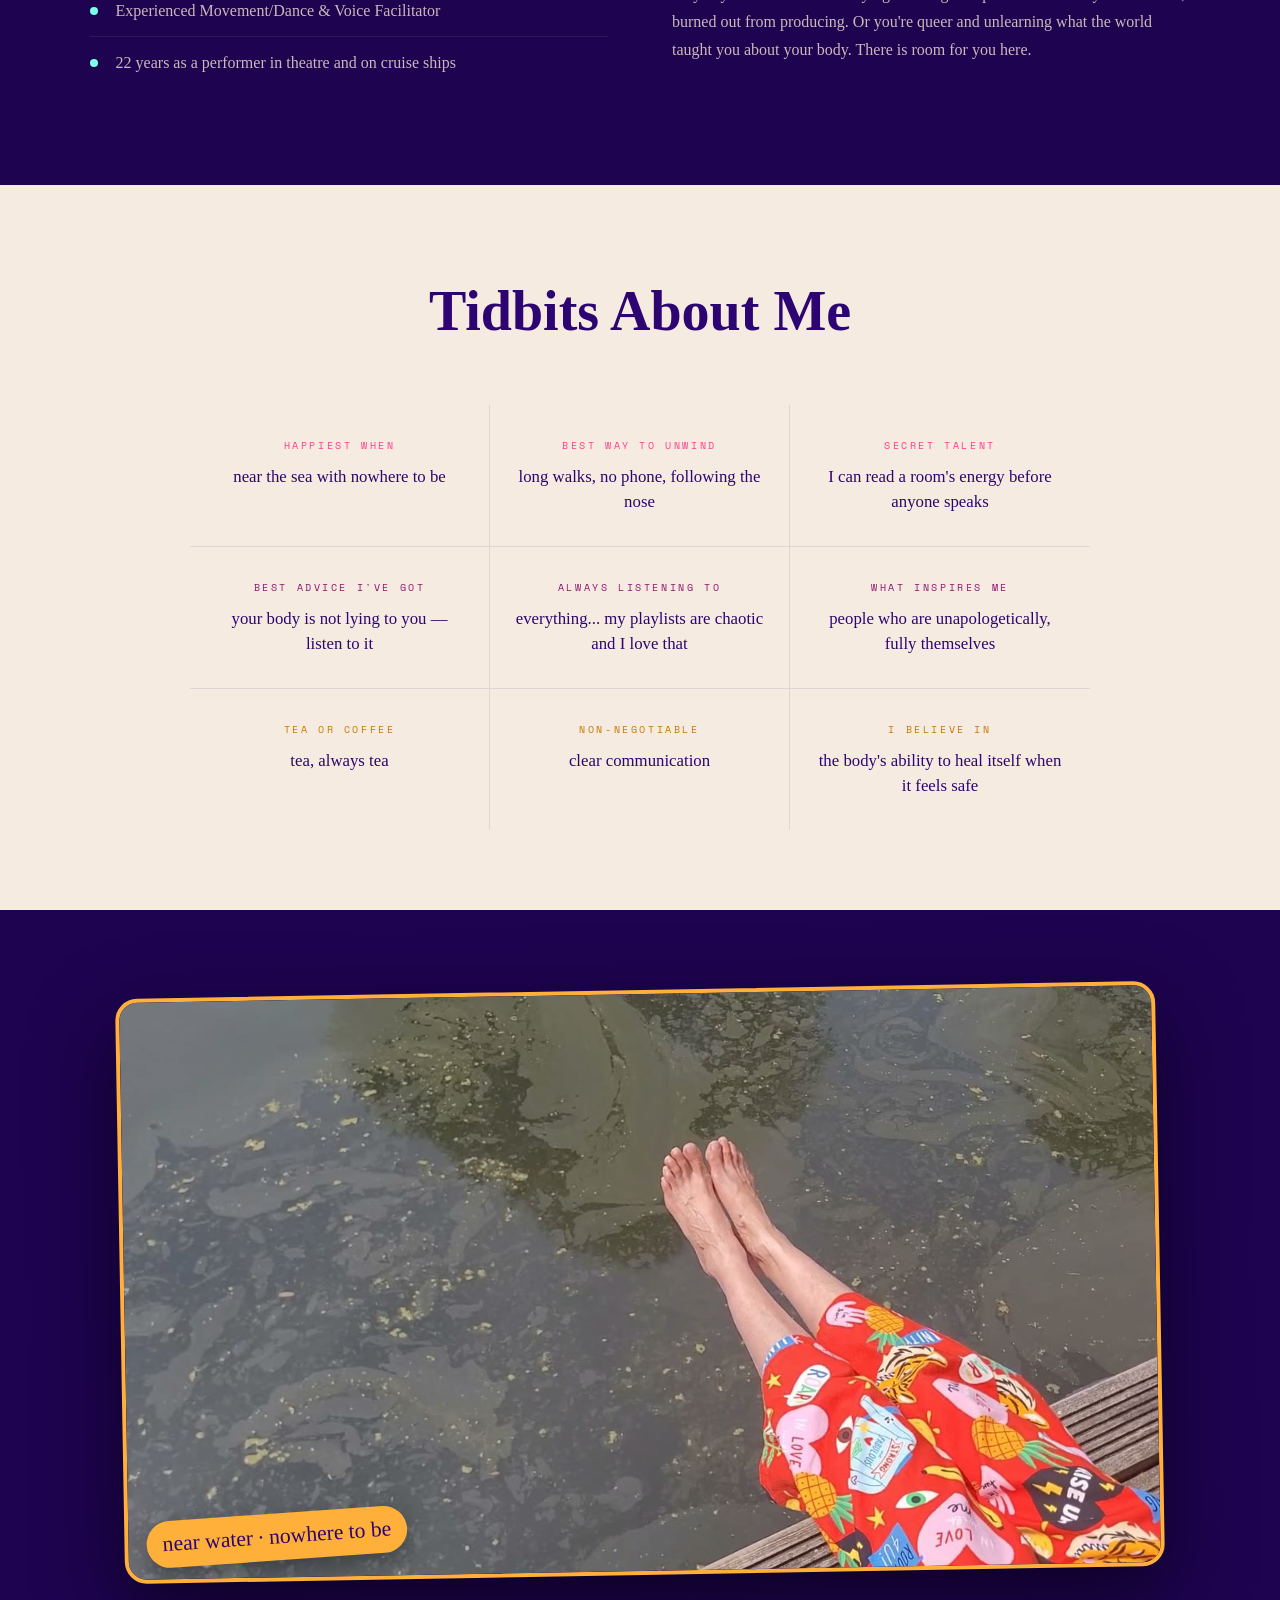
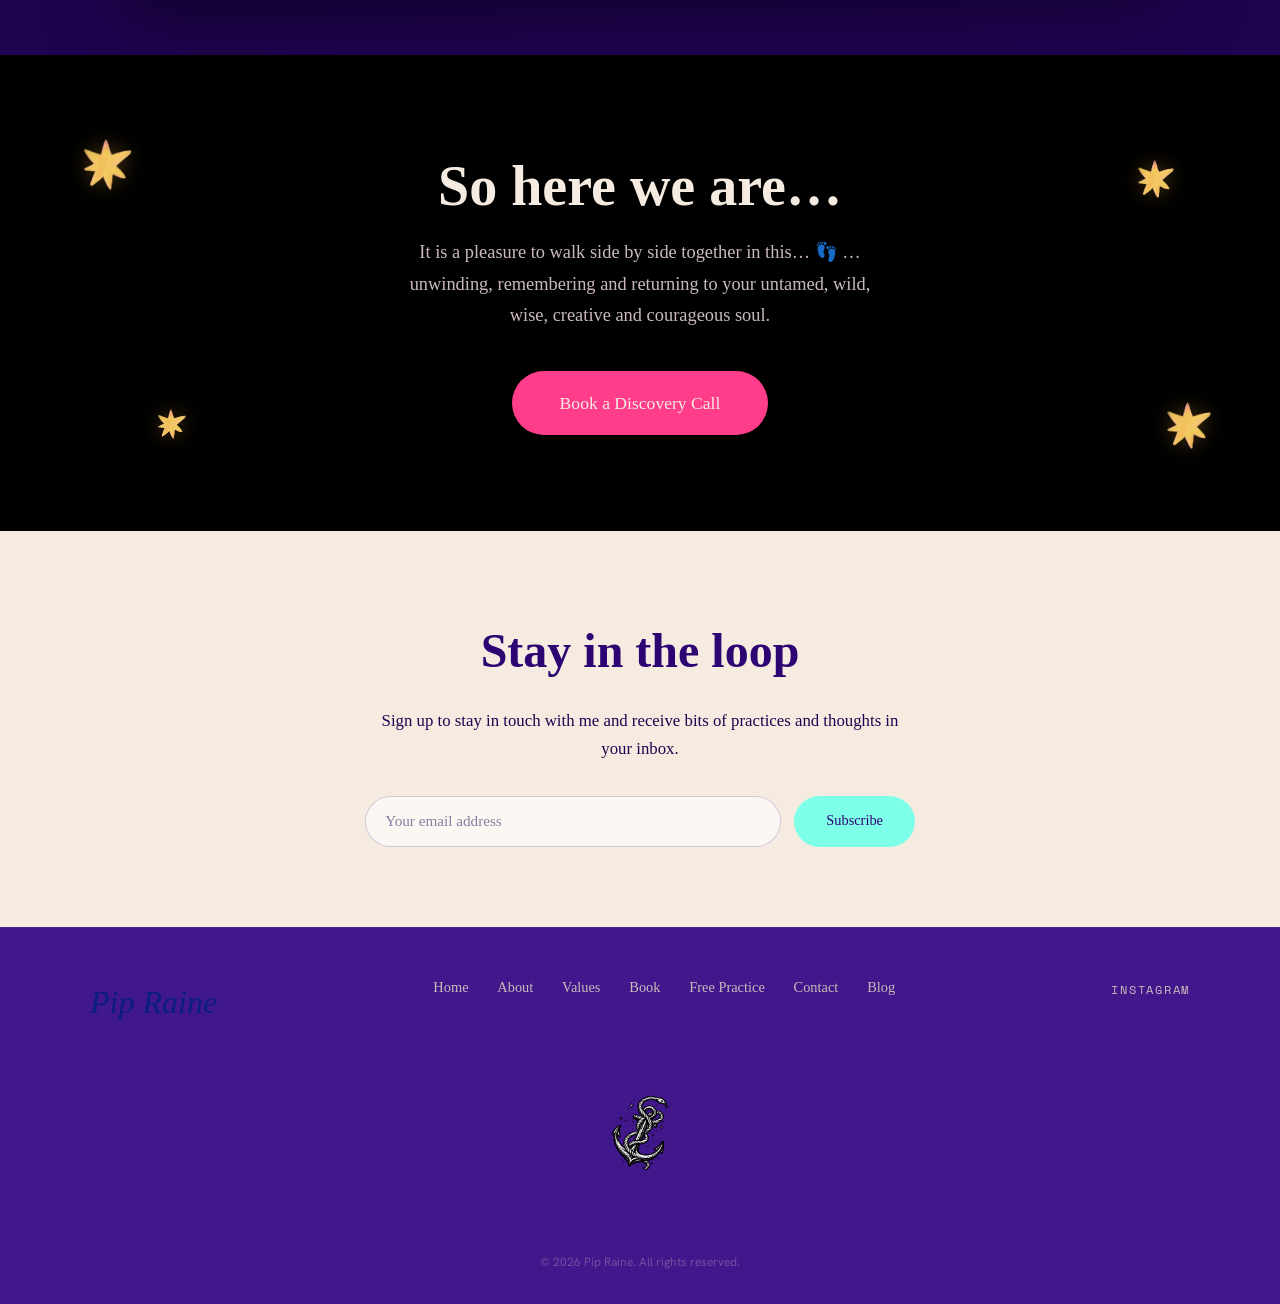
==== commit 4091e5e1: "Mobile fixes, testimonials section, and contact/values copy edits Mobile - Fix mobile menu: move .na" ====
--- a/about.html
+++ b/about.html
@@ -7,7 +7,7 @@
   <link rel="preconnect" href="https://fonts.googleapis.com">
   <link rel="preconnect" href="https://fonts.gstatic.com" crossorigin>
   <link href="https://fonts.googleapis.com/css2?family=Chewy&family=Hanken+Grotesk:ital,wght@0,300;0,400;0,500;0,600;0,700;1,400&family=Instrument+Serif:ital@0;1&family=Space+Mono:wght@400;700&display=swap" rel="stylesheet">
-  <link rel="stylesheet" href="styles.css">
+  <link rel="stylesheet" href="styles.css?v=20260826">
 </head>
 <body>
 
@@ -25,13 +25,16 @@
         <a href="book.html">Book</a>
         <a href="practice.html">Free Practice</a>
         <a href="contact.html">Contact</a>
+        <a href="https://pipraine.substack.com/" target="_blank" rel="noopener">Blog</a>
         <a href="https://www.instagram.com/pipraine/" target="_blank" rel="noopener" aria-label="Instagram" class="nav-insta"><svg width="18" height="18" viewBox="0 0 24 24" fill="none" stroke="currentColor" stroke-width="2"><rect x="2" y="2" width="20" height="20" rx="5"/><circle cx="12" cy="12" r="5"/><circle cx="17.5" cy="6.5" r="1.5" fill="currentColor" stroke="none"/></svg></a>
       </nav>
-      <button class="menu-toggle" aria-label="Open menu" aria-expanded="false">
+      </div>
+  </header>
+
+  <button class="menu-toggle" aria-label="Open menu" aria-expanded="false">
         <span></span><span></span><span></span>
       </button>
-    </div>
-    <nav class="nav-overlay" aria-hidden="true">
+  <nav class="nav-overlay" aria-hidden="true">
       <ul>
         <li><a href="index.html">Home</a></li>
         <li><a href="about.html">About</a></li>
@@ -39,9 +42,9 @@
         <li><a href="book.html">Book</a></li>
         <li><a href="practice.html">Free Practice</a></li>
         <li><a href="contact.html">Contact</a></li>
+        <li><a href="https://pipraine.substack.com/" target="_blank" rel="noopener">Blog</a></li>
       </ul>
     </nav>
-  </header>
 
   <!-- ========== STORY SECTION ========== -->
   <section class="about-story">
@@ -192,6 +195,7 @@
         <a href="book.html">Book</a>
         <a href="practice.html">Free Practice</a>
         <a href="contact.html">Contact</a>
+        <a href="https://pipraine.substack.com/" target="_blank" rel="noopener">Blog</a>
       </nav>
       <div class="footer-socials">
         <a href="https://www.instagram.com/pipraine/" target="_blank" rel="noopener" aria-label="Instagram">Instagram</a>
@@ -201,6 +205,6 @@
     </div>
   </footer>
 
-  <script src="script.js"></script>
+  <script src="script.js?v=20260826"></script>
 </body>
 </html>
--- a/styles.css
+++ b/styles.css
@@ -374,7 +374,10 @@
   opacity: 0;
   pointer-events: none;
   transition: opacity 0.35s;
-  z-index: 150;
+  /* Lives as a direct child of <body> (not inside .site-header) so it can rise
+     above the page content. Sits above the header (100); the toggle/close
+     button (400) sits above this. */
+  z-index: 300;
 }
 
 .nav-overlay.open { opacity: 1; pointer-events: auto; }
@@ -854,6 +857,89 @@
 }
 
 /* ===========================
+   TESTIMONIALS
+   Deep-purple "inhale" beat between the black offerings and the
+   bone-light video band below it. Per-card poppy accents echo the
+   offering cards; oversized italic serif for the quotes.
+   =========================== */
+.testimonials {
+  background: radial-gradient(120% 130% at 50% 0%, var(--ink) 0%, var(--ink-2) 72%);
+  padding: 6rem 2rem;
+  text-align: center;
+  position: relative;
+  overflow: hidden;
+}
+
+.testimonials-inner {
+  max-width: 1040px;
+  margin: 0 auto;
+  position: relative;
+  z-index: 2;
+}
+
+.testimonials h2 {
+  font-family: var(--font-display);
+  font-size: clamp(2rem, 4.5vw, 3.2rem);
+  color: var(--bone);
+  margin-bottom: 3rem;
+}
+
+.testimonial-grid {
+  display: grid;
+  grid-template-columns: repeat(2, 1fr);
+  gap: 2rem;
+  text-align: left;
+}
+
+.testimonial-card {
+  position: relative;
+  background: rgba(255, 255, 255, 0.04);
+  border: 1px solid rgba(203, 185, 186, 0.14);
+  border-radius: 22px;
+  padding: 2.6rem 2.2rem 2.2rem;
+  /* opacity included so the .reveal fade-in still transitions (this rule
+     overrides .reveal's own transition list). */
+  transition: opacity 0.6s cubic-bezier(0.22, 1, 0.36, 1),
+              transform 0.4s, border-color 0.4s, box-shadow 0.4s;
+}
+
+.testimonial-card:hover { transform: translateY(-6px); }
+
+.testimonial-card blockquote {
+  font-family: var(--font-body);
+  font-size: 1.02rem;
+  line-height: 1.8;
+  color: var(--bone);
+}
+
+.testimonial-card figcaption {
+  margin-top: 1.4rem;
+  font-family: var(--font-mono);
+  font-size: 0.78rem;
+  letter-spacing: 0.18em;
+  text-transform: uppercase;
+}
+
+/* Per-card accents */
+.testimonial-card--1 figcaption { color: var(--fuchsia); }
+.testimonial-card--1:hover {
+  border-color: var(--fuchsia);
+  box-shadow: 0 0 40px rgba(255, 61, 139, 0.18);
+}
+
+.testimonial-card--2 figcaption { color: var(--jade); }
+.testimonial-card--2:hover {
+  border-color: var(--jade);
+  box-shadow: 0 0 40px rgba(125, 255, 232, 0.18);
+}
+
+@media (max-width: 768px) {
+  .testimonials { padding: 4.5rem 1.5rem; }
+  .testimonial-grid { grid-template-columns: 1fr; gap: 1.6rem; }
+  .testimonial-mark { font-size: 4.5rem; }
+}
+
+/* ===========================
    MORE ABOUT ME
    =========================== */
 .about-me {
@@ -947,10 +1033,25 @@
   max-width: 800px;
   margin: 0 auto 2.5rem;
   color: var(--bone);
+  /* Sit above the decorative stars so the copy stays readable. */
+  position: relative;
+  z-index: 2;
 }
 
 .pull-quote .btn {
   display: inline-block;
+  position: relative;
+  z-index: 2;
+}
+
+@media (max-width: 768px) {
+  /* On narrow screens the corner stars crowd the centered heading, so tuck
+     them tight into the corners (and shrink them) to frame the CTA instead. */
+  .pull-quote { padding: 5rem 1.5rem; }
+  .pull-quote .pq-star--1 { top: 2%;    left: 3%;  width: 40px; }
+  .pull-quote .pq-star--2 { top: 2%;    right: 3%; width: 34px; }
+  .pull-quote .pq-star--3 { bottom: 3%; left: 4%;  width: 28px; }
+  .pull-quote .pq-star--4 { bottom: 3%; right: 4%; width: 38px; }
 }
 
 /* ===========================
@@ -1117,12 +1218,16 @@
     position: fixed;
     top: 1.5rem;
     right: 1.5rem;
-    z-index: 200;
+    /* Above the overlay (300) so it doubles as the close (X) button. */
+    z-index: 400;
   }
 
   .hero { padding: 7rem 1.5rem 3rem; }
   .hero-grid { grid-template-columns: 1fr; gap: 2rem; }
-  .hero-collage { height: 420px; margin: 0 auto; max-width: 380px; }
+  /* All collage children are position:absolute, so without an explicit width
+     the container collapses to 0 and the global img{max-width:100%} reset then
+     shrinks the photo to a sliver. Pin the width so the photo has room. */
+  .hero-collage { height: 420px; margin: 0 auto; width: 300px; max-width: 100%; }
   .collage-main { width: 280px; height: 350px; }
   .hero-anchor { position: static; width: 180px; margin: 1.5rem auto 0; display: block; }
   .collage-yinyang { width: 100px; }
@@ -2946,7 +3051,9 @@
 
 @media (max-width: 768px) {
   .ct-split { grid-template-columns: 1fr; }
-  .ct-left { padding: 7rem 2rem 3rem; text-align: center; }
+  /* Extra top padding so the moon (which overhangs above the photo) clears
+     the fixed header instead of tucking behind it. */
+  .ct-left { padding: 10rem 2rem 3rem; text-align: center; }
   .ct-left-inner { max-width: 100%; }
   .ct-left-grid { grid-template-columns: 1fr; justify-items: center; gap: 1.5rem; }
   .ct-photo { width: 240px; }
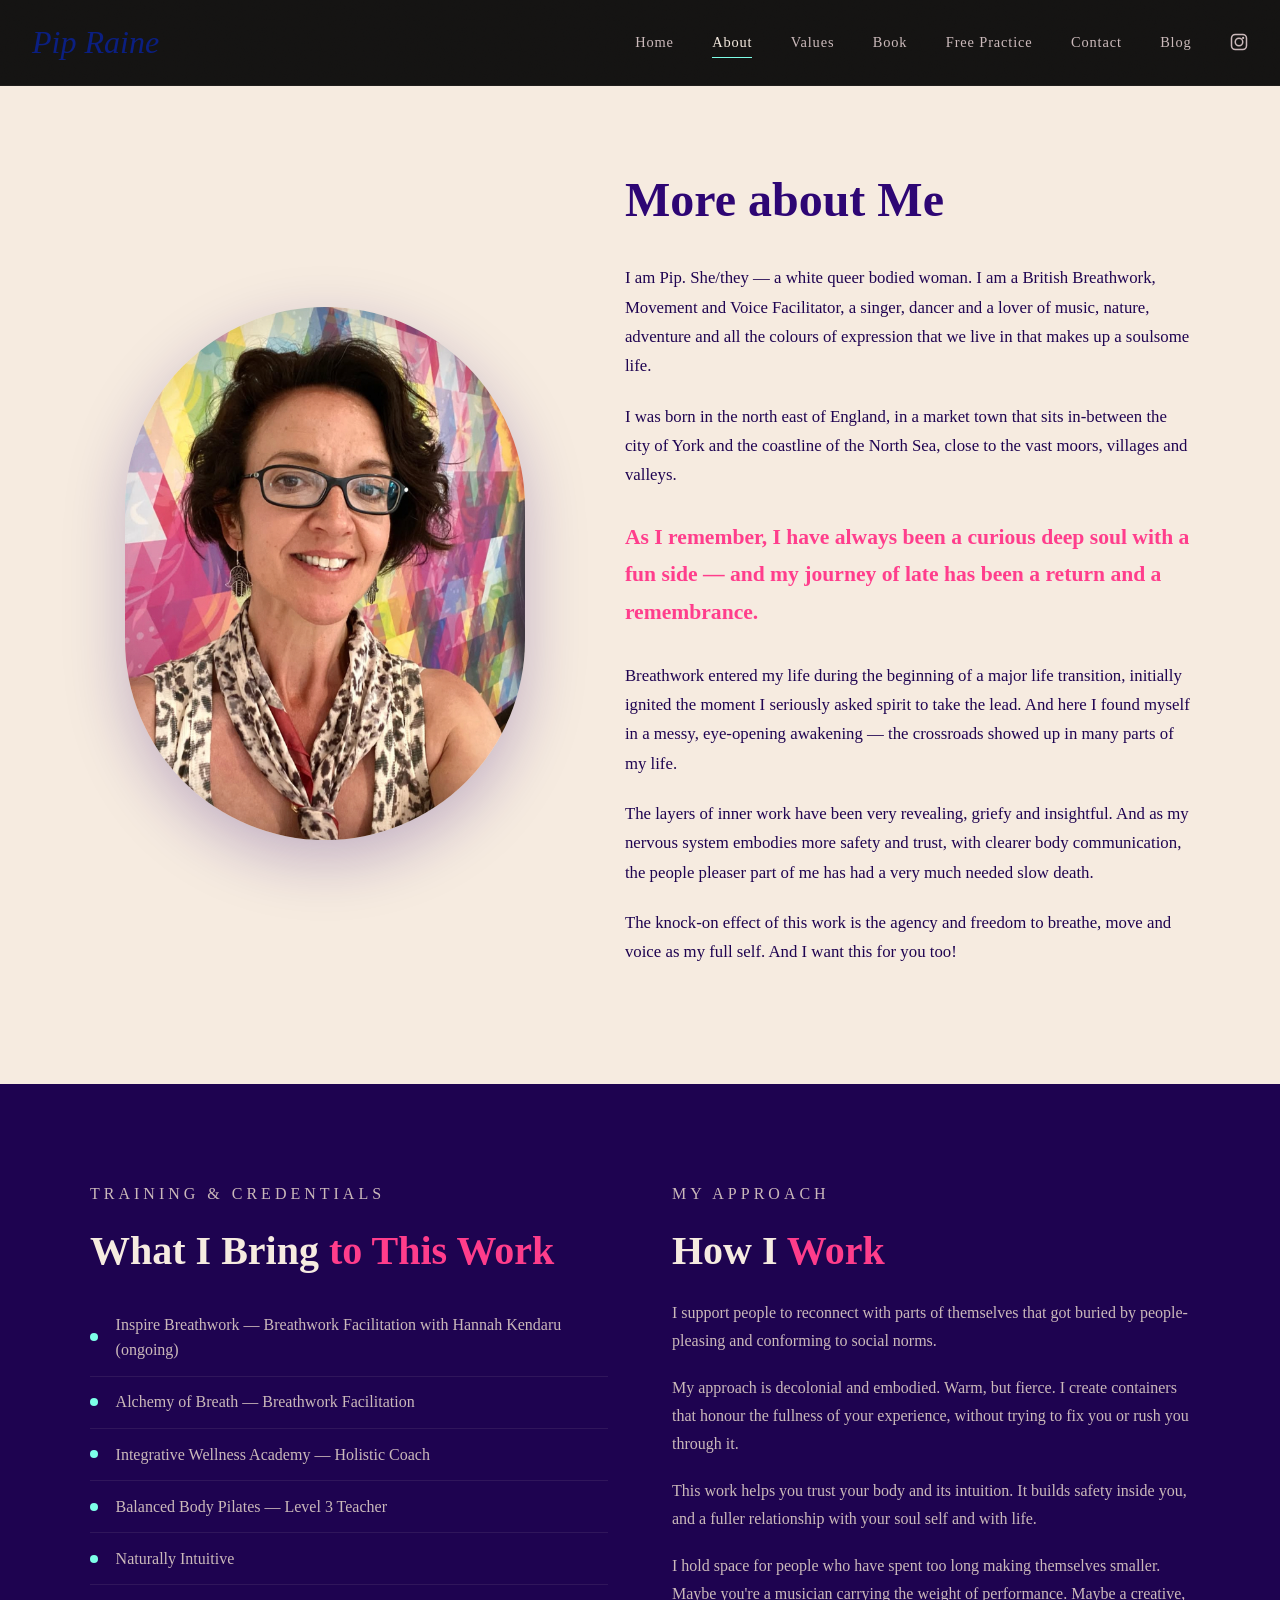
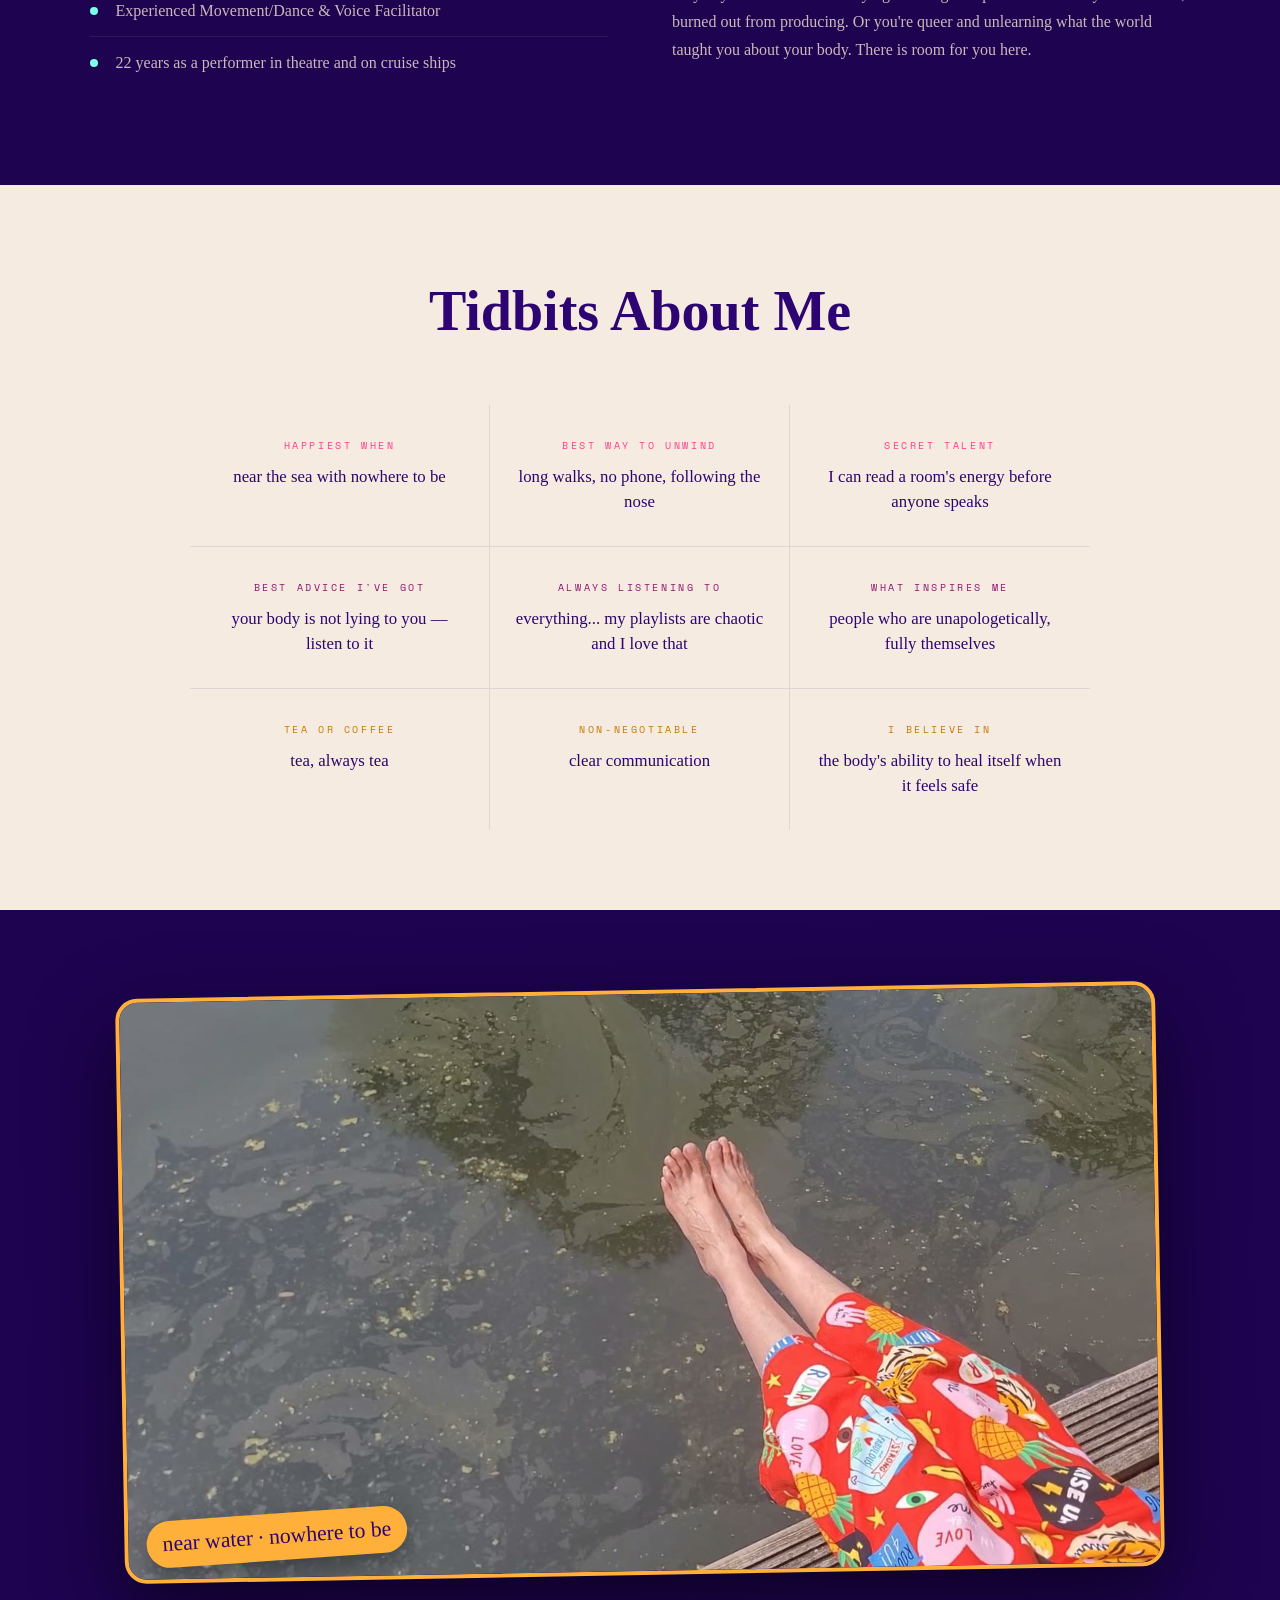
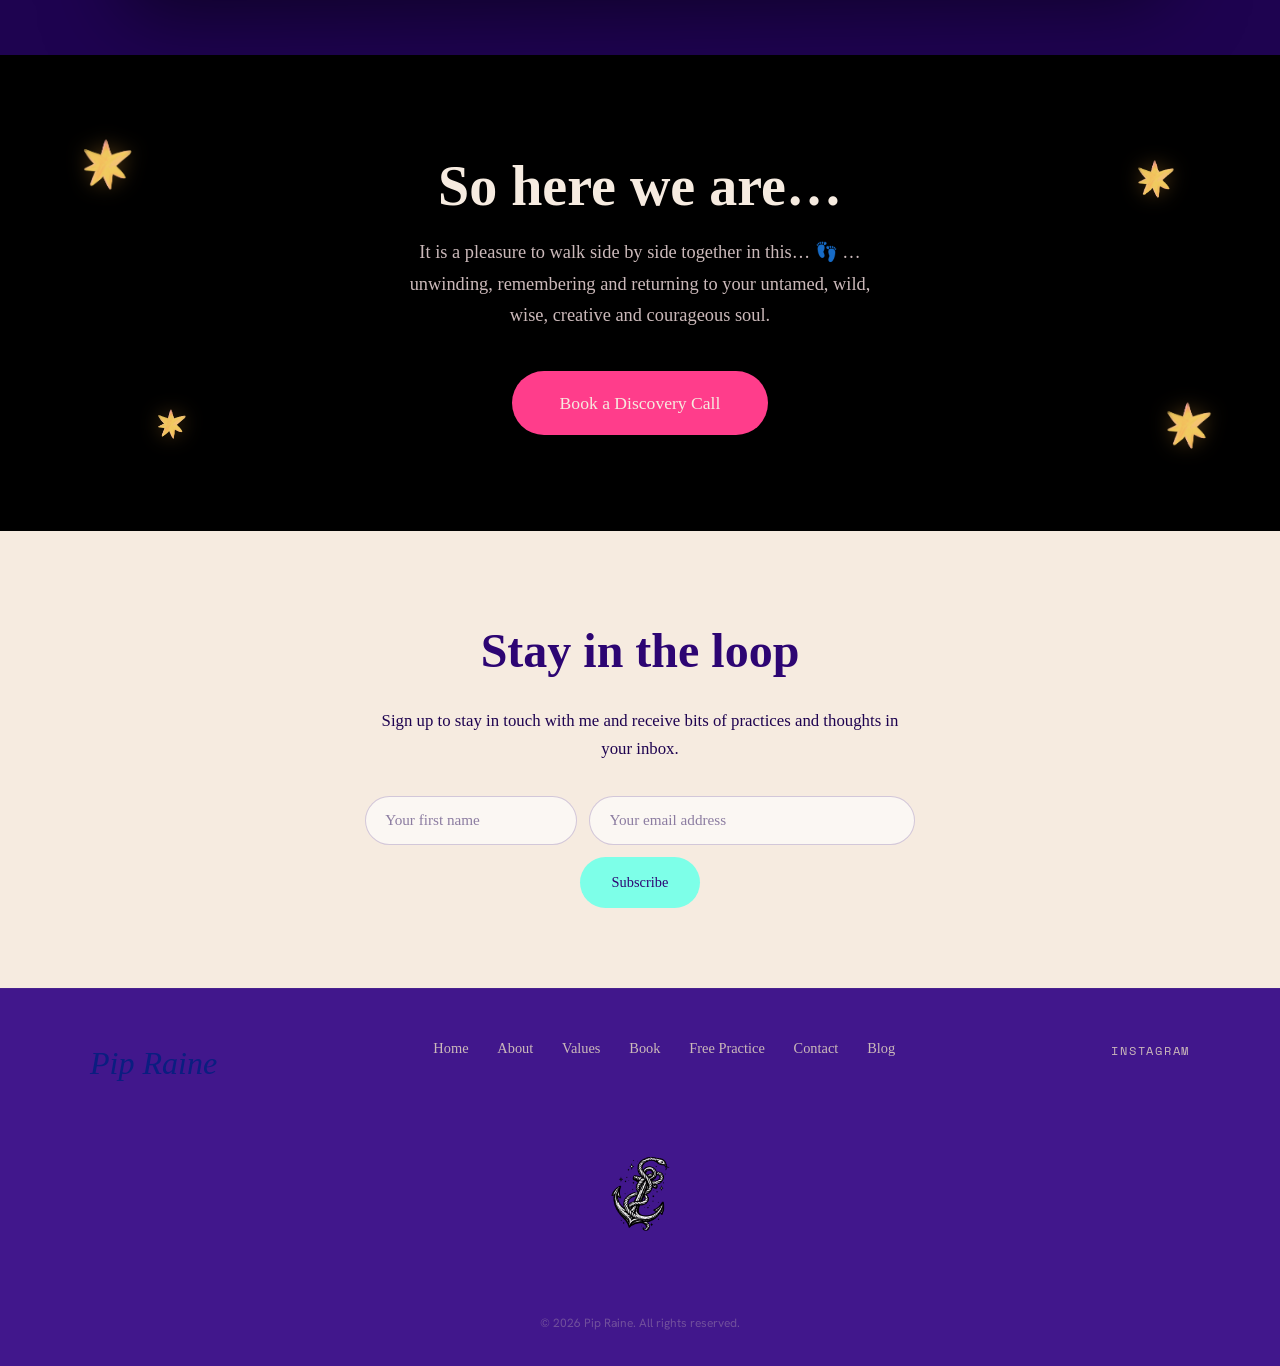
==== commit 8378af6a: "Mailing list: add first name field, handle Mailchimp reCAPTCHA Send FNAME so emails can use the firs" ====
--- a/about.html
+++ b/about.html
@@ -177,6 +177,7 @@
       <h2>Stay in the loop</h2>
       <p>Sign up to stay in touch with me and receive bits of practices and thoughts in your&nbsp;inbox.</p>
       <form class="mailing-form" novalidate>
+        <input type="text" name="FNAME" placeholder="Your first name" required aria-label="First name" autocomplete="given-name">
         <input type="email" name="EMAIL" placeholder="Your email address" required aria-label="Email address" autocomplete="email">
         <button type="submit" class="btn btn--jade">Subscribe</button>
         <p class="mailing-status" role="status" aria-live="polite" hidden></p>
--- a/styles.css
+++ b/styles.css
@@ -886,7 +886,7 @@
 
 .testimonial-grid {
   display: grid;
-  grid-template-columns: repeat(2, 1fr);
+  grid-template-columns: repeat(3, 1fr);
   gap: 2rem;
   text-align: left;
 }
@@ -933,10 +933,20 @@
   box-shadow: 0 0 40px rgba(125, 255, 232, 0.18);
 }
 
+.testimonial-card--3 figcaption { color: var(--amber); }
+.testimonial-card--3:hover {
+  border-color: var(--amber);
+  box-shadow: 0 0 40px rgba(255, 176, 58, 0.18);
+}
+
 @media (max-width: 768px) {
   .testimonials { padding: 4.5rem 1.5rem; }
   .testimonial-grid { grid-template-columns: 1fr; gap: 1.6rem; }
   .testimonial-mark { font-size: 4.5rem; }
+  /* Stacked cards make the section tall on mobile, so the corner stars would
+     land over the quotes — tuck them tight into the corners to frame instead. */
+  .testimonials .pq-star--1 { top: 1.5%;    left: 2%;  width: 34px; }
+  .testimonials .pq-star--4 { bottom: 1.5%; right: 2%; width: 32px; }
 }
 
 /* ===========================
@@ -1115,6 +1125,12 @@
   font-size: 0.95rem;
   outline: none;
   transition: border-color 0.3s;
+}
+
+/* First name is short — let it take less room than the email field. */
+.mailing-form input[name="FNAME"] {
+  flex: 0.6;
+  min-width: 160px;
 }
 
 .mailing-form input::placeholder {
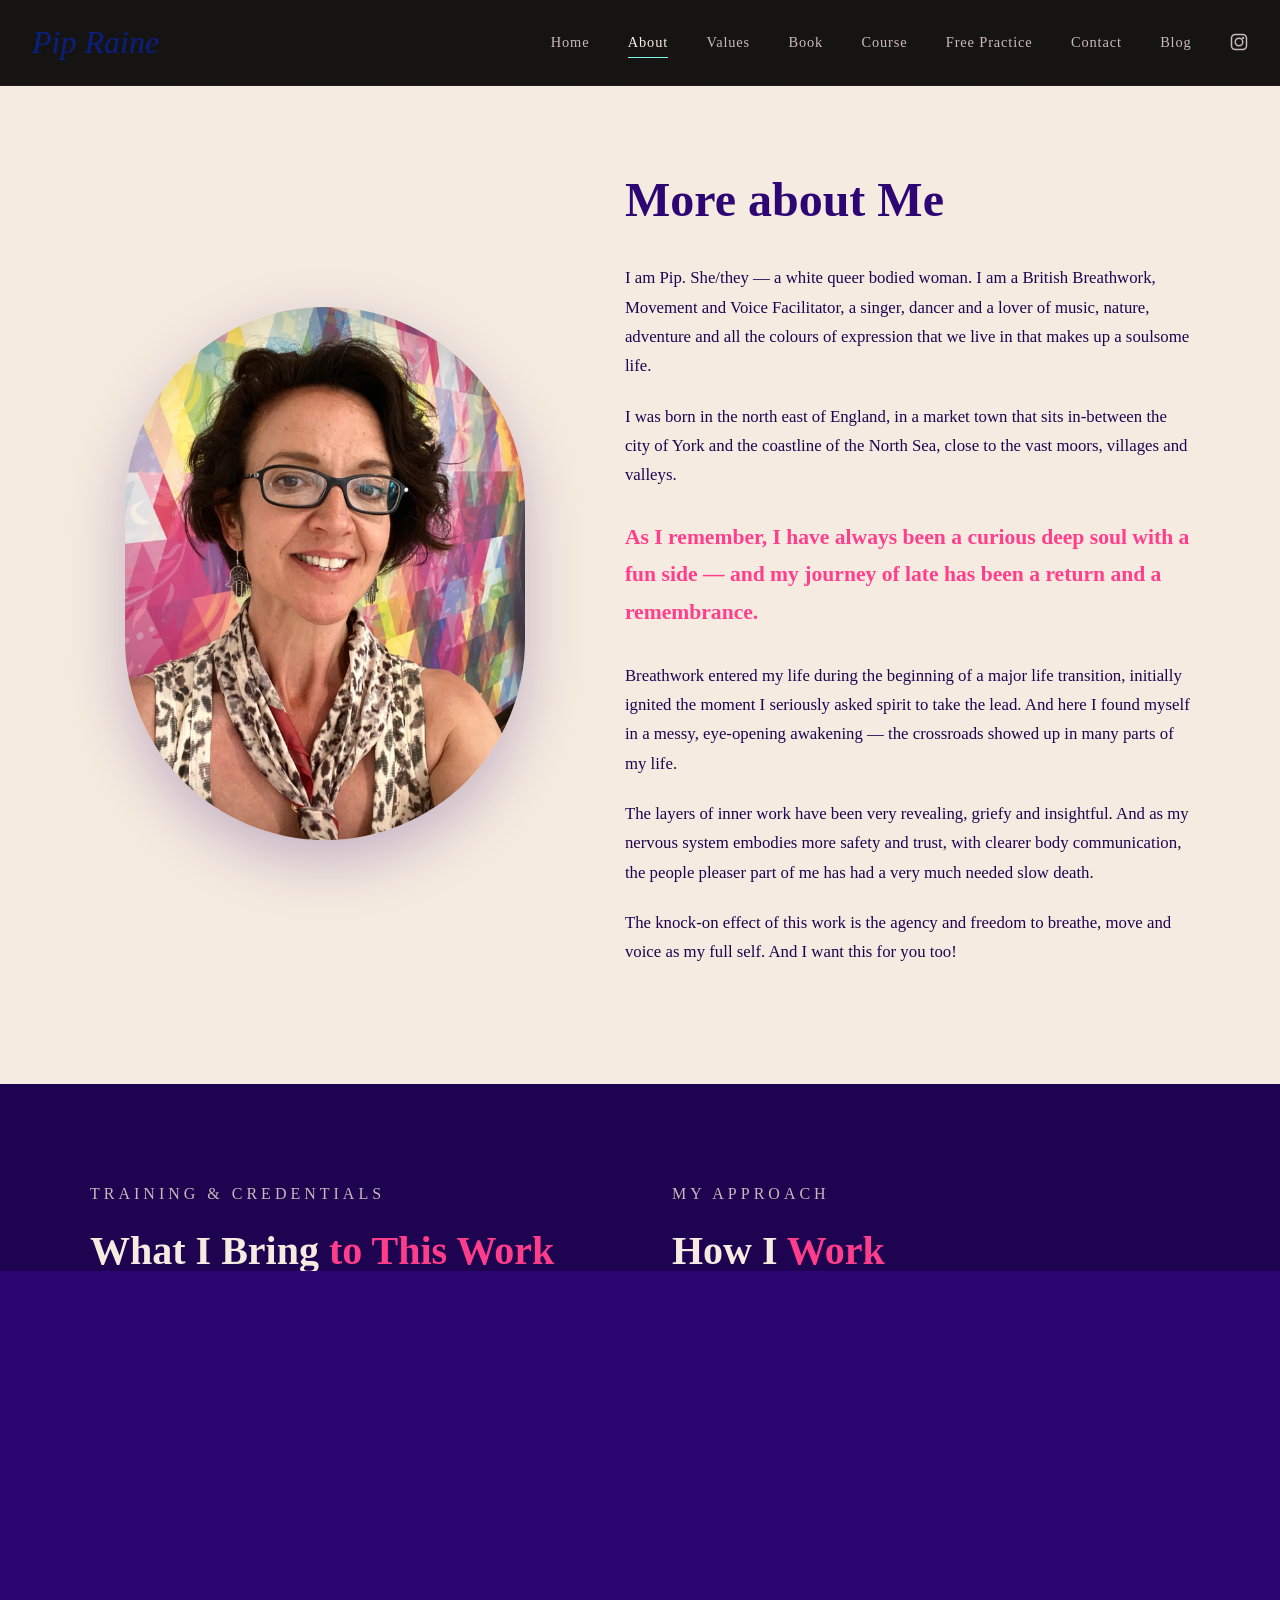
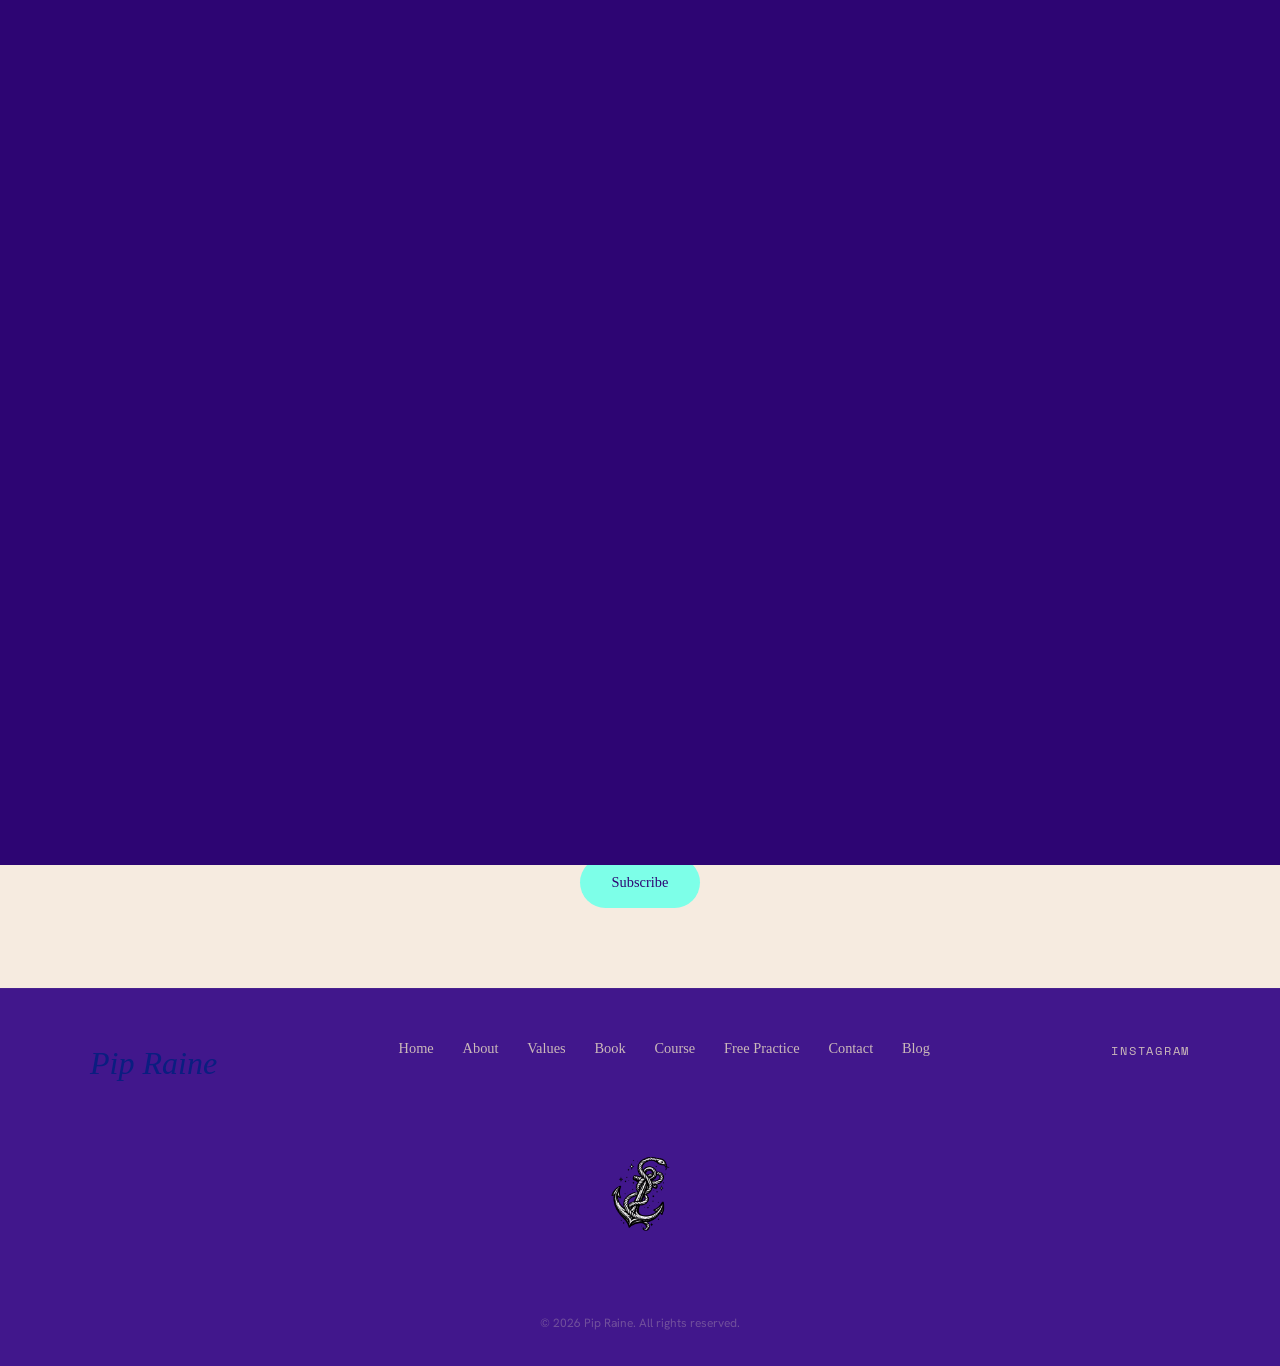
==== commit 90f4a005: "Add Death of the People Pleaser course page, homepage promo, gated free practice - course.html: 5-we" ====
--- a/about.html
+++ b/about.html
@@ -7,7 +7,7 @@
   <link rel="preconnect" href="https://fonts.googleapis.com">
   <link rel="preconnect" href="https://fonts.gstatic.com" crossorigin>
   <link href="https://fonts.googleapis.com/css2?family=Chewy&family=Hanken+Grotesk:ital,wght@0,300;0,400;0,500;0,600;0,700;1,400&family=Instrument+Serif:ital@0;1&family=Space+Mono:wght@400;700&display=swap" rel="stylesheet">
-  <link rel="stylesheet" href="styles.css?v=20260826">
+  <link rel="stylesheet" href="styles.css?v=20261113">
 </head>
 <body>
 
@@ -23,6 +23,19 @@
         <a href="about.html" class="active">About</a>
         <a href="values.html">Values</a>
         <a href="book.html">Book</a>
+        <div class="nav-dropdown">
+          <a href="course.html">Course</a>
+          <div class="nav-dropdown-panel">
+            <a href="course.html" class="nav-dd-card">
+              <img src="assets/course-death-of-the-people-pleaser.jpg" alt="" width="84" height="84" loading="lazy">
+              <span class="nav-dd-text">
+                <span class="nav-dd-eyebrow">5-week online course</span>
+                <span class="nav-dd-title">Death of the People Pleaser</span>
+                <span class="nav-dd-meta">Mondays on Zoom &middot; from 11 Jan 2027</span>
+              </span>
+            </a>
+          </div>
+        </div>
         <a href="practice.html">Free Practice</a>
         <a href="contact.html">Contact</a>
         <a href="https://pipraine.substack.com/" target="_blank" rel="noopener">Blog</a>
@@ -40,6 +53,7 @@
         <li><a href="about.html">About</a></li>
         <li><a href="values.html">Values</a></li>
         <li><a href="book.html">Book</a></li>
+        <li><a href="course.html">Course</a></li>
         <li><a href="practice.html">Free Practice</a></li>
         <li><a href="contact.html">Contact</a></li>
         <li><a href="https://pipraine.substack.com/" target="_blank" rel="noopener">Blog</a></li>
@@ -194,6 +208,7 @@
         <a href="about.html">About</a>
         <a href="values.html">Values</a>
         <a href="book.html">Book</a>
+        <a href="course.html">Course</a>
         <a href="practice.html">Free Practice</a>
         <a href="contact.html">Contact</a>
         <a href="https://pipraine.substack.com/" target="_blank" rel="noopener">Blog</a>
@@ -206,6 +221,6 @@
     </div>
   </footer>
 
-  <script src="script.js?v=20260826"></script>
+  <script src="script.js?v=20261113"></script>
 </body>
 </html>
--- a/styles.css
+++ b/styles.css
@@ -10,6 +10,13 @@
   --fuchsia: #ff3d8b;
   --amber:   #ffb03a;
   --jade:    #7DFFE8;
+
+  /* "Death of the People Pleaser" artwork palette (course page + promos) */
+  --cf-blue:     #4b19dc;
+  --cf-tan:      #dcb18e;
+  --cf-lavender: #c8b9f2;
+  --cf-crow:     #2e0c49;
+  --cf-night:    #0d0720;
 
   --font-display: 'Chewy', cursive;
   --font-body:    'Hanken Grotesk', sans-serif;
@@ -340,6 +347,85 @@
 .desktop-nav a:focus-visible {
   outline: 2px solid var(--amber);
   outline-offset: 4px;
+}
+
+/* "Course" dropdown: hover or keyboard focus previews the current course */
+.desktop-nav { align-items: center; }
+
+.nav-dropdown { position: relative; }
+
+.nav-dropdown-panel {
+  position: absolute;
+  top: 100%;
+  left: 50%;
+  transform: translate(-50%, 6px);
+  padding-top: 1.1rem;          /* hover bridge between link and card */
+  opacity: 0;
+  visibility: hidden;
+  transition: opacity 0.2s, transform 0.2s, visibility 0.2s;
+  z-index: 120;
+}
+
+.nav-dropdown:hover .nav-dropdown-panel,
+.nav-dropdown:focus-within .nav-dropdown-panel {
+  opacity: 1;
+  visibility: visible;
+  transform: translate(-50%, 0);
+}
+
+.desktop-nav .nav-dd-card {
+  display: flex;
+  align-items: center;
+  gap: 1rem;
+  width: 330px;
+  padding: 0.9rem;
+  border-radius: 18px;
+  background:
+    radial-gradient(ellipse 60% 120% at 15% 50%, rgba(75,25,220,0.45), transparent 70%),
+    var(--cf-night);
+  border: 1px solid rgba(200,185,242,0.2);
+  box-shadow: 8px 8px 0 var(--cf-blue), 0 20px 40px rgba(0,0,0,0.5);
+  letter-spacing: normal;
+}
+
+.desktop-nav .nav-dd-card::after { display: none; }
+
+.nav-dd-card img {
+  width: 84px;
+  height: 84px;
+  border-radius: 12px;
+  flex-shrink: 0;
+  transition: transform 0.3s;
+}
+
+.nav-dd-card:hover img { transform: scale(1.05) rotate(-2deg); }
+
+.nav-dd-text { display: flex; flex-direction: column; gap: 0.2rem; }
+
+.nav-dd-eyebrow {
+  font-family: var(--font-mono);
+  font-size: 0.6rem;
+  letter-spacing: 0.18em;
+  text-transform: uppercase;
+  color: var(--cf-lavender);
+}
+
+.nav-dd-title {
+  font-family: var(--font-display);
+  font-size: 1.15rem;
+  line-height: 1.15;
+  color: var(--cf-tan);
+}
+
+.nav-dd-meta {
+  font-family: var(--font-display);
+  font-size: 0.78rem;
+  color: var(--bone-dim);
+}
+
+@media (prefers-reduced-motion: reduce) {
+  .nav-dropdown-panel { transition: none; transform: translate(-50%, 0); }
+  .nav-dd-card:hover img { transform: none; }
 }
 
 /* Hamburger */
@@ -2575,6 +2661,7 @@
 }
 
 .practice-inner {
+  width: 100%;
   max-width: 600px;
   text-align: center;
   position: relative;
@@ -2644,6 +2731,51 @@
   font-size: 1.1rem;
   color: var(--bone-dim);
   line-height: 1.7;
+}
+
+/* Gate: name + email unlocks the audio */
+.practice-gate {
+  background: rgba(7,3,15,0.55);
+  border: 1.5px solid rgba(125,255,232,0.35);
+  border-radius: 24px;
+  padding: 2.2rem 2rem 1.8rem;
+  box-shadow: 8px 8px 0 var(--fuchsia);
+  backdrop-filter: blur(6px);
+}
+
+.practice-gate-lede {
+  font-family: var(--font-display);
+  font-size: 1.1rem;
+  line-height: 1.7;
+  color: var(--bone);
+  margin-bottom: 1.6rem;
+}
+
+.practice-gate .mailing-status { color: var(--bone); }
+.practice-gate .mailing-status.is-error { color: var(--fuchsia); }
+
+.practice-gate-small {
+  font-family: var(--font-mono);
+  font-size: 0.68rem;
+  letter-spacing: 0.08em;
+  color: var(--bone-dim);
+  opacity: 0.75;
+  margin-top: 1.1rem;
+}
+
+.practice-unlocked[hidden] { display: none; }
+
+.practice-welcome {
+  font-family: var(--font-display);
+  font-size: 1.3rem;
+  color: var(--jade);
+  margin-bottom: 1.5rem;
+}
+
+.practice-welcome:focus { outline: none; }
+.practice-welcome:focus-visible {
+  outline: 2px solid var(--amber);
+  outline-offset: 4px;
 }
 
 /* Floating clouds */
@@ -2713,7 +2845,8 @@
 }
 
 @media (max-width: 768px) {
-  .practice-page { padding: 7rem 1.5rem 3rem; }
+  .practice-page { padding: 7rem 1rem 3rem; }
+  .practice-gate { padding: 1.8rem 1.2rem 1.5rem; box-shadow: 5px 5px 0 var(--fuchsia); }
   .practice-cloud--1, .practice-cloud--2 { width: 150px; }
   .practice-cloud--3, .practice-cloud--4, .practice-cloud--5 { display: none; }
 }
@@ -3265,3 +3398,724 @@
     width: 100%;
   }
 }
+
+/* ===========================
+   COURSE PAGE — Death of the People Pleaser
+   Dark hero → fuchsia marquee → light intro → dark weeks → light details,
+   so the page breathes in/out like the rest of the site.
+   =========================== */
+.course-hero {
+  position: relative;
+  overflow: hidden;
+  background: var(--ink);
+  padding: 9rem 2rem 5rem;
+}
+
+.course-hero-grid {
+  position: relative;
+  z-index: 2;
+  max-width: 1150px;
+  margin: 0 auto;
+  display: grid;
+  grid-template-columns: 1.2fr 1fr;
+  align-items: center;
+  gap: 3rem;
+}
+
+.course-eyebrow {
+  font-family: var(--font-mono);
+  font-size: 0.75rem;
+  letter-spacing: 0.22em;
+  text-transform: uppercase;
+  color: var(--jade);
+  margin-bottom: 1.2rem;
+}
+
+.course-hero h1 {
+  font-family: var(--font-display);
+  font-size: clamp(3rem, 7.5vw, 6rem);
+  line-height: 1;
+  color: var(--bone);
+  margin-bottom: 1.5rem;
+}
+
+.course-hero h1 em {
+  display: block;
+  font-style: normal;
+  color: var(--fuchsia);
+  text-shadow: 4px 4px 0 var(--amber);
+}
+
+.course-hero-sub {
+  font-family: var(--font-display);
+  font-size: 1.2rem;
+  line-height: 1.7;
+  color: var(--bone-dim);
+  max-width: 520px;
+  margin-bottom: 1.8rem;
+}
+
+.course-chips {
+  display: flex;
+  flex-wrap: wrap;
+  gap: 0.6rem;
+  margin-bottom: 2.2rem;
+}
+
+.course-chips li {
+  font-family: var(--font-mono);
+  font-size: 0.72rem;
+  letter-spacing: 0.12em;
+  text-transform: uppercase;
+  color: var(--bone);
+  padding: 0.45rem 0.9rem;
+  border: 1px solid rgba(246,235,224,0.25);
+  border-radius: 999px;
+}
+
+.course-chips li:nth-child(1) { border-color: var(--jade); }
+.course-chips li:nth-child(2) { border-color: var(--amber); }
+.course-chips li:nth-child(3) { border-color: var(--fuchsia); }
+
+.course-hero-btns {
+  display: flex;
+  flex-wrap: wrap;
+  gap: 1rem;
+  align-items: center;
+}
+
+/* Course artwork, tilted like a pinned poster, stars floating around */
+.course-hero-art {
+  position: relative;
+  aspect-ratio: 1 / 1;
+  max-width: 440px;
+  width: 100%;
+  margin: 0 auto;
+}
+
+.course-star {
+  position: absolute;
+  width: 22%;
+  animation: float-item 7s ease-in-out infinite;
+}
+.course-star--1 { top: -8%;    right: -8%; }
+.course-star--2 { top: 40%;    left: -12%; width: 16%; animation-delay: -2s; }
+.course-star--3 { bottom: -8%; right: 10%; width: 16%; animation-delay: -4s; }
+
+/* Shared by the course page hero and the homepage band */
+.course-poster-img {
+  display: block;
+  width: 100%;
+  height: auto;
+  border-radius: 20px;
+  border: 4px solid var(--bone);
+  transform: rotate(2.5deg);
+  box-shadow: 10px 10px 0 var(--jade), 0 30px 60px rgba(0,0,0,0.45);
+}
+
+.marquee--fuchsia { background: var(--fuchsia); }
+.marquee--fuchsia .marquee-track span { color: var(--bone); }
+
+/* Intro — light "exhale" */
+.course-intro {
+  background: var(--bone);
+  padding: 6rem 2rem;
+}
+
+.course-intro-inner {
+  max-width: 720px;
+  margin: 0 auto;
+}
+
+.course-intro h2,
+.course-weeks h2,
+.course-details h2 {
+  font-family: var(--font-display);
+  font-size: clamp(2.2rem, 5vw, 3.4rem);
+  line-height: 1.1;
+  margin-bottom: 1.8rem;
+}
+
+.course-intro h2 { color: var(--ink); }
+
+.course-intro p {
+  font-size: 1.12rem;
+  line-height: 1.8;
+  color: var(--ink-2);
+  margin-bottom: 1.3rem;
+}
+
+.course-intro-highlight {
+  font-family: var(--font-display);
+  font-size: clamp(1.4rem, 3vw, 1.9rem) !important;
+  line-height: 1.4 !important;
+  color: var(--ink) !important;
+  margin-top: 2.5rem;
+  padding: 1.5rem 1.8rem;
+  border-left: 6px solid var(--fuchsia);
+  background: rgba(255,61,139,0.08);
+  border-radius: 0 16px 16px 0;
+}
+
+/* Weeks — dark "inhale" */
+.course-weeks {
+  background: #000;
+  padding: 6rem 2rem;
+  position: relative;
+  overflow: hidden;
+}
+
+.course-weeks-inner {
+  max-width: 960px;
+  margin: 0 auto;
+}
+
+.course-weeks h2 { color: var(--bone); text-align: center; margin-bottom: 1rem; }
+
+.course-weeks-lede {
+  text-align: center;
+  font-family: var(--font-display);
+  font-size: 1.05rem;
+  color: var(--bone-dim);
+  max-width: 600px;
+  margin: 0 auto 3.5rem;
+  line-height: 1.7;
+}
+
+.week-list {
+  list-style: none;
+  display: flex;
+  flex-direction: column;
+  gap: 1.8rem;
+}
+
+.week-card {
+  --accent: var(--jade);
+  display: grid;
+  grid-template-columns: 130px 1fr;
+  gap: 2rem;
+  padding: 2.5rem;
+  background: var(--ink-2);
+  border: 1px solid rgba(203,185,186,0.08);
+  border-top: 5px solid var(--accent);
+  border-radius: 20px;
+}
+
+.week-card--1 { --accent: var(--jade); }
+.week-card--2 { --accent: var(--amber); }
+.week-card--3 { --accent: var(--fuchsia); }
+.week-card--4 { --accent: #b78bff; }
+.week-card--5 { --accent: var(--jade); background: linear-gradient(135deg, var(--ink-2), #3a0d5c 60%, #5c0f45); }
+
+.week-num {
+  font-family: var(--font-display);
+  font-size: 5.5rem;
+  line-height: 0.9;
+  color: var(--accent);
+}
+
+.week-label {
+  font-family: var(--font-mono);
+  font-size: 0.7rem;
+  letter-spacing: 0.22em;
+  text-transform: uppercase;
+  color: var(--accent);
+  margin-bottom: 0.4rem;
+}
+
+.week-body h3 {
+  font-family: var(--font-display);
+  font-size: clamp(1.6rem, 3.5vw, 2.2rem);
+  line-height: 1.15;
+  color: var(--bone);
+  margin-bottom: 1rem;
+}
+
+.week-body p {
+  color: var(--bone-dim);
+  line-height: 1.75;
+  margin-bottom: 1rem;
+}
+
+.week-body .week-practices-title {
+  font-family: var(--font-display);
+  font-size: 1.05rem;
+  color: var(--bone);
+  margin: 1.5rem 0 0.8rem;
+}
+
+.week-practices {
+  list-style: none;
+  display: flex;
+  flex-direction: column;
+  gap: 0.7rem;
+  margin-bottom: 1rem;
+}
+
+.week-practices li {
+  position: relative;
+  padding-left: 1.6rem;
+  color: var(--bone);
+  line-height: 1.65;
+}
+
+.week-practices li::before {
+  content: '✦';
+  position: absolute;
+  left: 0;
+  top: 0;
+  color: var(--accent);
+}
+
+.week-body .week-signoff {
+  font-family: var(--font-display);
+  font-size: 1.3rem;
+  color: var(--accent);
+  margin-top: 1.2rem;
+}
+
+/* Details + price — light "exhale" */
+.course-details {
+  background: var(--bone);
+  padding: 6rem 2rem;
+}
+
+.course-details-inner {
+  max-width: 1000px;
+  margin: 0 auto;
+}
+
+.course-details h2 { color: var(--ink); text-align: center; margin-bottom: 3rem; }
+
+.course-details-grid {
+  display: grid;
+  grid-template-columns: 1.1fr 1fr;
+  gap: 2.5rem;
+  align-items: start;
+}
+
+.course-facts {
+  display: flex;
+  flex-direction: column;
+}
+
+.course-facts div {
+  display: grid;
+  grid-template-columns: 120px 1fr;
+  gap: 1rem;
+  padding: 1.1rem 0;
+  border-bottom: 2px dashed rgba(45,5,115,0.18);
+}
+
+.course-facts dt {
+  font-family: var(--font-mono);
+  font-size: 0.72rem;
+  letter-spacing: 0.18em;
+  text-transform: uppercase;
+  color: var(--fuchsia);
+  padding-top: 0.25rem;
+}
+
+.course-facts dd {
+  font-family: var(--font-display);
+  font-size: 1.15rem;
+  color: var(--ink);
+  line-height: 1.5;
+}
+
+.course-price {
+  position: relative;
+  background: var(--ink);
+  color: var(--bone);
+  border-radius: 24px;
+  padding: 2.8rem 2.2rem 2.4rem;
+  text-align: center;
+  box-shadow: 10px 10px 0 var(--jade);
+}
+
+.course-price-tag {
+  position: absolute;
+  top: -1.1rem;
+  right: 1.5rem;
+  background: var(--amber);
+  color: var(--ink);
+  font-family: var(--font-display);
+  font-size: 1.1rem;
+  padding: 0.4rem 1rem;
+  border-radius: 999px;
+  transform: rotate(4deg);
+}
+
+.course-price-label {
+  font-family: var(--font-mono);
+  font-size: 0.72rem;
+  letter-spacing: 0.22em;
+  text-transform: uppercase;
+  color: var(--jade);
+}
+
+.course-price-amount {
+  font-family: var(--font-display);
+  font-size: clamp(3rem, 7vw, 4.2rem);
+  line-height: 1.1;
+  margin: 0.4rem 0;
+}
+
+.course-price-usual {
+  color: var(--bone-dim);
+  margin-bottom: 0.4rem;
+}
+
+.course-price-note {
+  font-family: var(--font-display);
+  color: var(--bone-dim);
+  margin-bottom: 1.8rem;
+}
+
+.course-price-small {
+  font-size: 0.85rem;
+  color: var(--bone-dim);
+  margin-top: 1.2rem;
+}
+
+.course-price-small a {
+  color: var(--jade);
+  text-decoration: underline;
+  text-underline-offset: 3px;
+}
+
+.course-price-small a:focus-visible {
+  outline: 2px solid var(--amber);
+  outline-offset: 2px;
+}
+
+@media (prefers-reduced-motion: reduce) {
+  .course-star { animation: none; }
+}
+
+@media (max-width: 860px) {
+  .course-hero { padding: 7.5rem 1rem 4rem; }
+  .course-hero-grid { grid-template-columns: 1fr; gap: 2.5rem; }
+  .course-hero-art { max-width: 300px; order: -1; }
+  .course-hero-text { text-align: center; }
+  .course-hero-sub { margin-left: auto; margin-right: auto; }
+  .course-chips,
+  .course-hero-btns { justify-content: center; }
+
+  .course-intro,
+  .course-weeks,
+  .course-details { padding: 4.5rem 1rem; }
+
+  .week-card { grid-template-columns: 1fr; gap: 0.5rem; padding: 2rem 1.4rem; }
+  .week-num { font-size: 3.5rem; }
+
+  .course-details-grid { grid-template-columns: 1fr; gap: 3rem; }
+  .course-facts div { grid-template-columns: 1fr; gap: 0.3rem; }
+  .course-price { box-shadow: 6px 6px 0 var(--jade); }
+}
+
+/* ---------- Course page in the artwork's muted palette ----------
+   Near-black + the artwork's blue glow, with tan and lavender as the only
+   accents, so the poster stays the loudest thing on the page. */
+.course-page .course-hero {
+  background:
+    radial-gradient(ellipse 45% 70% at 75% 55%, rgba(75,25,220,0.5), transparent 70%),
+    var(--cf-night);
+}
+.course-page .course-hero .blob { display: none; }
+.course-page .course-eyebrow { color: var(--cf-lavender); }
+.course-page .course-hero h1 em { color: var(--cf-tan); text-shadow: none; }
+.course-page .course-hero-sub { color: var(--cf-lavender); }
+.course-page .course-chips li,
+.course-page .course-chips li:nth-child(n) {
+  border-color: rgba(200,185,242,0.45);
+  color: var(--bone);
+}
+
+.course-page .btn--jade {
+  background: var(--cf-tan);
+  color: var(--cf-crow);
+}
+.course-page .btn--jade:hover { box-shadow: 0 6px 24px rgba(220,177,142,0.35); }
+.course-page .btn--ghost { border-color: rgba(200,185,242,0.5); }
+
+/* Poster: flat, glowing, no frame */
+.course-page .course-poster-img {
+  border: none;
+  transform: none;
+  box-shadow: 0 0 0 1px rgba(200,185,242,0.2), 0 30px 80px rgba(75,25,220,0.55);
+}
+
+.course-page .marquee--fuchsia { background: var(--cf-tan); }
+.course-page .marquee--fuchsia .marquee-track span { color: var(--cf-crow); }
+
+.course-page .course-intro h2,
+.course-page .course-details h2 { color: var(--cf-crow); }
+.course-page .course-intro-highlight {
+  color: var(--cf-crow) !important;
+  border-left-color: var(--cf-blue);
+  background: rgba(75,25,220,0.07);
+}
+
+.course-page .course-weeks { background: var(--cf-night); }
+.course-page .week-card {
+  background: rgba(200,185,242,0.04);
+  border-color: rgba(200,185,242,0.14);
+  border-top-color: var(--accent);
+}
+.course-page .week-card:nth-child(odd)  { --accent: var(--cf-tan); }
+.course-page .week-card:nth-child(even) { --accent: var(--cf-lavender); }
+.course-page .week-card--5 {
+  background:
+    radial-gradient(ellipse 60% 90% at 85% 50%, rgba(75,25,220,0.35), transparent 70%),
+    rgba(200,185,242,0.04);
+}
+
+.course-page .course-facts dt { color: var(--cf-blue); }
+.course-page .course-facts dd { color: var(--cf-crow); }
+.course-page .course-facts div { border-bottom-color: rgba(46,12,73,0.18); }
+
+.course-page .course-price {
+  background: var(--cf-night);
+  box-shadow: 10px 10px 0 var(--cf-blue);
+}
+.course-page .course-price-tag { background: var(--cf-tan); color: var(--cf-crow); }
+.course-page .course-price-label { color: var(--cf-lavender); }
+.course-page .course-price .btn--fuchsia { background: var(--cf-tan); color: var(--cf-crow); }
+.course-page .course-price-small a { color: var(--cf-lavender); }
+
+@media (max-width: 860px) {
+  .course-page .course-price { box-shadow: 6px 6px 0 var(--cf-blue); }
+}
+
+/* ===========================
+   HOME — COURSE FEATURE BAND
+   Light band between the black offerings and purple testimonials.
+   Collage card: ticker strip, text + week list, Pip on the moon.
+   =========================== */
+.course-feature {
+  background: var(--bone);
+  padding: 6rem 2rem;
+  position: relative;
+  overflow: hidden;
+}
+
+.cf-star {
+  position: absolute;
+  pointer-events: none;
+  animation: float-item 7s ease-in-out infinite;
+}
+.cf-star--1 { top: 6%;    left: 3%;  width: 70px; }
+.cf-star--2 { bottom: 8%; left: 8%;  width: 45px; animation-delay: -3s; }
+.cf-star--3 { top: 10%;   right: 4%; width: 55px; animation-delay: -5s; }
+
+.course-feature-card {
+  position: relative;
+  z-index: 2;
+  max-width: 1120px;
+  margin: 0 auto;
+  background:
+    radial-gradient(ellipse 55% 75% at 78% 55%, rgba(75,25,220,0.55), transparent 70%),
+    #0d0720;
+  border-radius: 32px;
+  box-shadow: 14px 14px 0 var(--cf-blue);
+  overflow: hidden;
+}
+
+
+/* Jade ticker running along the top edge of the card */
+.cf-ticker {
+  position: relative;
+  z-index: 3;
+  background: var(--cf-tan);
+  padding: 0.7rem 0;
+  overflow: hidden;
+}
+
+.cf-ticker-track {
+  display: flex;
+  gap: 1.8rem;
+  width: max-content;
+  animation: scroll-marquee 26s linear infinite;
+}
+
+.cf-ticker-track span {
+  font-family: var(--font-display);
+  font-size: 1.05rem;
+  text-transform: uppercase;
+  letter-spacing: 0.05em;
+  color: var(--cf-crow);
+  white-space: nowrap;
+}
+
+.course-feature-grid {
+  position: relative;
+  z-index: 2;
+  display: grid;
+  grid-template-columns: 1.15fr 1fr;
+  align-items: center;
+  gap: 2.5rem;
+  padding: 3.5rem 3.5rem 3.8rem;
+}
+
+.course-feature .course-feature-eyebrow {
+  display: inline-block;
+  font-family: var(--font-mono);
+  font-size: 0.7rem;
+  letter-spacing: 0.2em;
+  text-transform: uppercase;
+  color: var(--cf-lavender);
+  background: transparent;
+  border: 1px solid var(--cf-lavender);
+  padding: 0.35rem 0.8rem;
+  border-radius: 999px;
+  margin-bottom: 1.3rem;
+}
+
+.course-feature h2 {
+  font-family: var(--font-display);
+  font-size: clamp(2.6rem, 5.5vw, 4.4rem);
+  line-height: 1;
+  color: var(--bone);
+  margin-bottom: 1.2rem;
+}
+
+.course-feature h2 em {
+  display: block;
+  font-style: normal;
+  color: var(--cf-tan);
+}
+
+.course-feature-sub {
+  font-family: var(--font-display);
+  font-size: 1.1rem;
+  line-height: 1.7;
+  color: var(--bone-dim);
+  max-width: 500px;
+  margin-bottom: 1.6rem;
+}
+
+/* The five week titles as numbered pills */
+.cf-weeks {
+  list-style: none;
+  display: flex;
+  flex-wrap: wrap;
+  gap: 0.5rem;
+  margin-bottom: 1.6rem;
+}
+
+.cf-weeks li {
+  font-family: var(--font-display);
+  font-size: 0.92rem;
+  color: var(--bone);
+  padding: 0.35rem 0.9rem 0.35rem 0.4rem;
+  border-radius: 999px;
+  background: rgba(200,185,242,0.06);
+  border: 1px solid rgba(200,185,242,0.18);
+  display: inline-flex;
+  align-items: center;
+  gap: 0.5rem;
+}
+
+.cf-weeks li span {
+  font-family: var(--font-mono);
+  font-size: 0.68rem;
+  color: var(--cf-crow);
+  background: var(--cf-lavender);
+  border-radius: 999px;
+  padding: 0.2rem 0.45rem;
+}
+
+.course-feature-meta {
+  font-family: var(--font-mono);
+  font-size: 0.72rem;
+  letter-spacing: 0.12em;
+  text-transform: uppercase;
+  color: var(--cf-lavender);
+  margin-bottom: 1.8rem;
+}
+
+.course-feature-btns {
+  display: flex;
+  flex-wrap: wrap;
+  gap: 1rem;
+  align-items: center;
+}
+
+/* Course artwork (links through to the course page) */
+.course-feature-art {
+  position: relative;
+  display: block;
+  width: 100%;
+  max-width: 400px;
+  margin: 0 auto;
+  border-radius: 20px;
+  transition: transform 0.3s;
+}
+
+.course-feature-art:hover { transform: translateY(-4px); }
+
+/* Here the artwork sits flat and glows instead of the tilted poster frame */
+.course-feature .course-poster-img {
+  border: none;
+  transform: none;
+  box-shadow: 0 0 0 1px rgba(200,185,242,0.2), 0 30px 80px rgba(75,25,220,0.55);
+}
+
+.course-feature .btn--jade {
+  background: var(--cf-tan);
+  color: var(--cf-crow);
+}
+.course-feature .btn--jade:hover { box-shadow: 0 6px 24px rgba(220,177,142,0.35); }
+.course-feature .btn--ghost { border-color: rgba(200,185,242,0.5); }
+
+.course-feature-art:focus-visible {
+  outline: 3px solid var(--amber);
+  outline-offset: 8px;
+}
+
+.cf-art-star {
+  position: absolute;
+  width: 18%;
+  animation: float-item 7s ease-in-out infinite;
+}
+.cf-art-star--1 { top: -8%;    right: -8%; }
+.cf-art-star--2 { top: 42%;    left: -10%; width: 13%; animation-delay: -2s; }
+.cf-art-star--3 { bottom: -8%; right: 12%; width: 14%; animation-delay: -4s; }
+
+@media (prefers-reduced-motion: reduce) {
+  .cf-star,
+  .cf-art-star,
+  .cf-ticker-track { animation: none; }
+  .course-feature-art:hover { transform: none; }
+}
+
+@media (max-width: 860px) {
+  .course-feature { padding: 4.5rem 1rem 5rem; }
+  .course-feature-card {
+    border-radius: 24px;
+    box-shadow: 8px 8px 0 var(--cf-blue);
+    margin-right: 14px;
+  }
+  .course-feature-grid {
+    grid-template-columns: 1fr;
+    text-align: center;
+    padding: 2.2rem 1.4rem 2.6rem;
+    gap: 1.5rem;
+  }
+  .course-feature-art { max-width: 280px; order: -1; }
+  .course-feature-sub { margin-left: auto; margin-right: auto; }
+  .cf-weeks,
+  .course-feature-btns { justify-content: center; }
+  .cf-star--1 { width: 44px; }
+  .cf-star--3 { width: 36px; }
+}
+
+/* Eight nav links: tighten the gaps on small laptops/tablets so nothing
+   wraps before the hamburger takes over at 768px. */
+@media (min-width: 769px) and (max-width: 1000px) {
+  .desktop-nav { gap: 1.1rem; }
+  .desktop-nav a,
+  .site-header .wordmark { white-space: nowrap; }
+  .header-inner { padding-left: 1.2rem; padding-right: 1.2rem; }
+}
